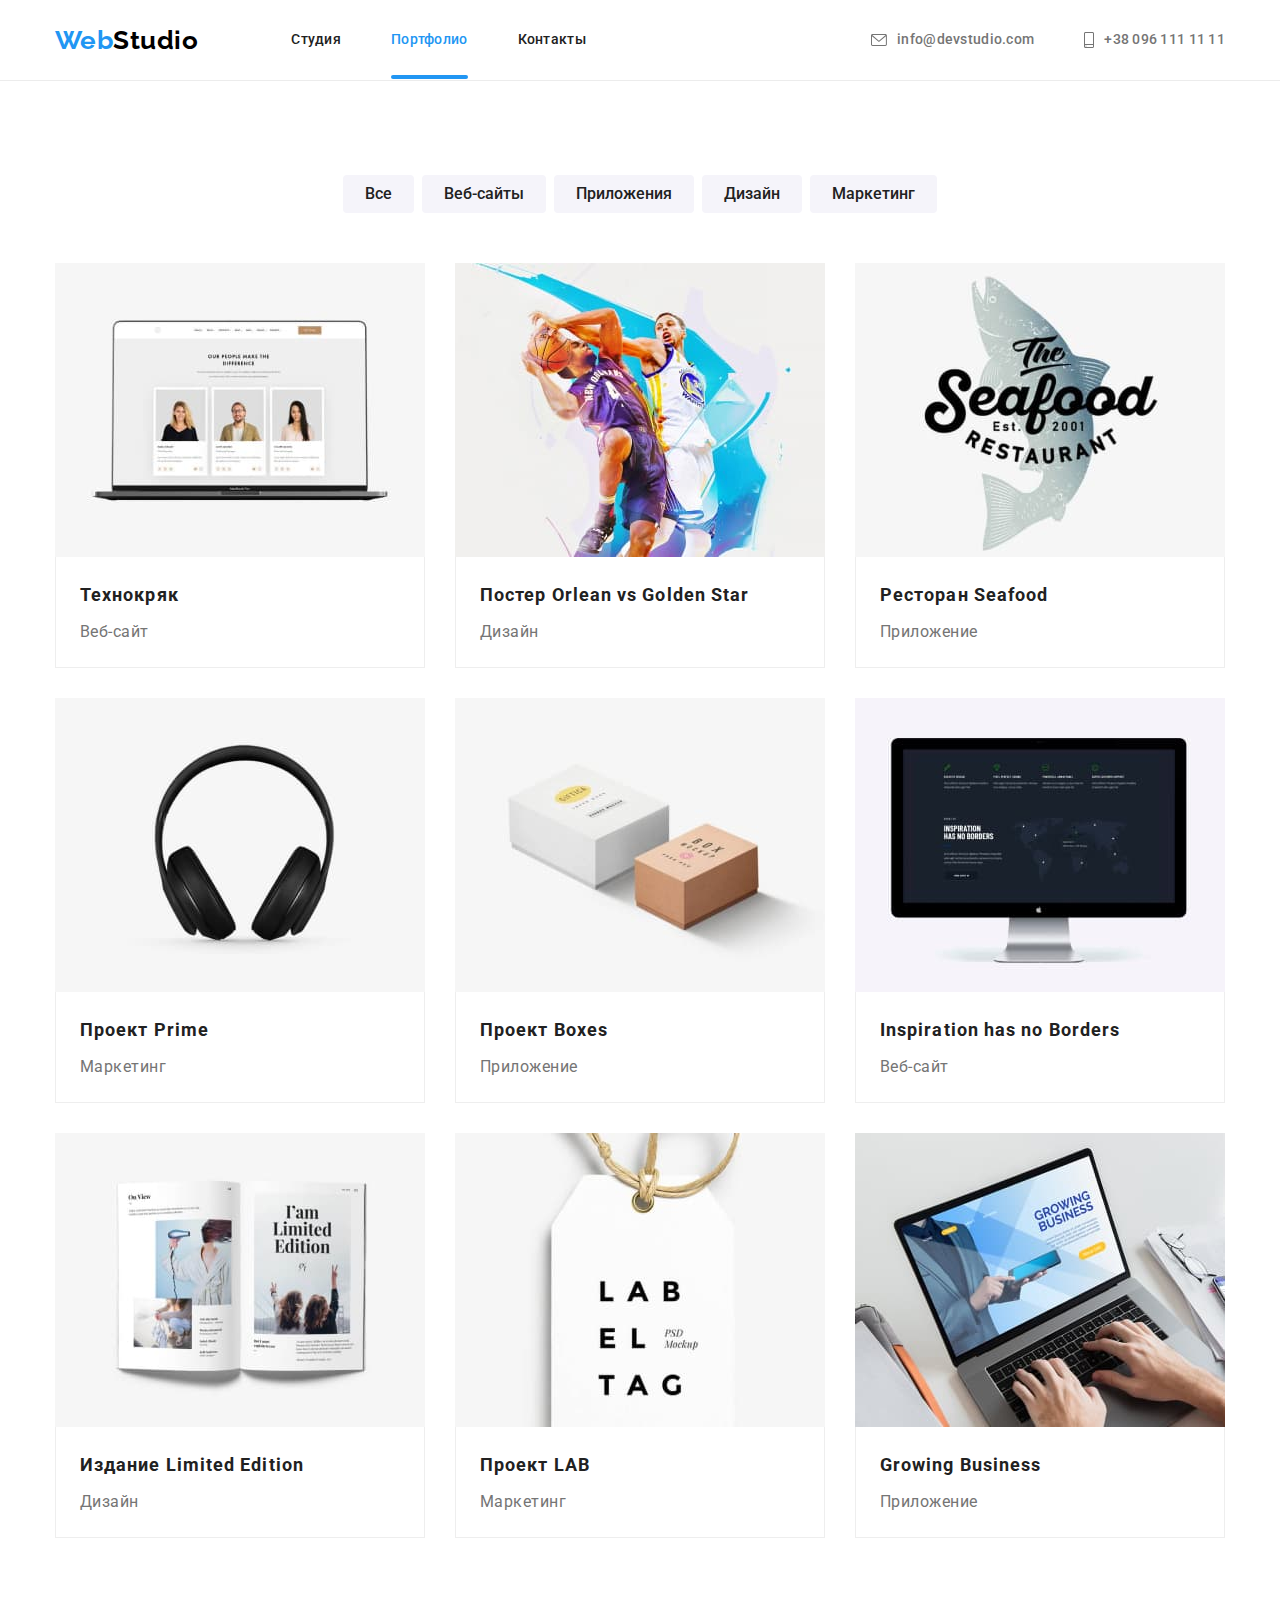
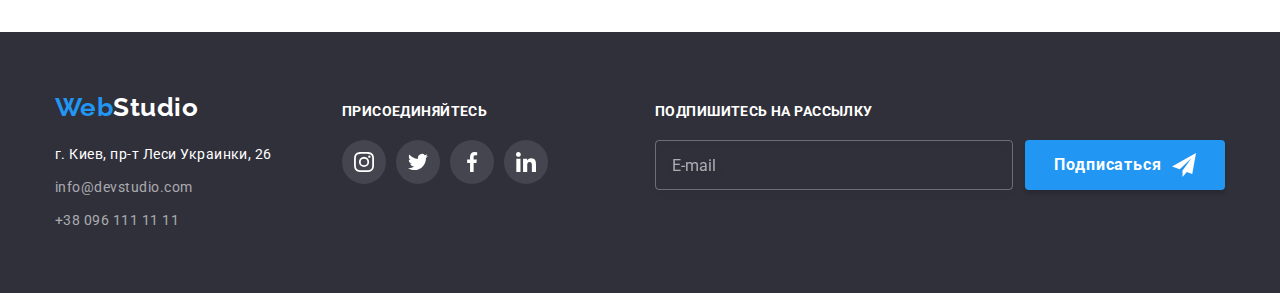
==== portfolio.html @ db681ff8 "file added" ====
<!DOCTYPE html>
<html lang="ru">

<head>
    <meta charset="UTF-8">
    <meta http-equiv="X-UA-Compatible" content="IE=edge">
    <meta name="viewport" content="width=device-width, initial-scale=1.0">
    <link rel="preconnect" href="https://fonts.googleapis.com">
    <link rel="preconnect" href="https://fonts.gstatic.com" crossorigin>
    <link
        href="https://fonts.googleapis.com/css2?family=Raleway:wght@700&family=Roboto:wght@400;500;700;900&display=swap"
        rel="stylesheet">
    <link rel="stylesheet" href="https://cdnjs.cloudflare.com/ajax/libs/modern-normalize/1.1.0/modern-normalize.min.css">
    <link rel="stylesheet" href="./css/main.min.css">
    <title>Портфолио</title>
</head>

<body class="body">
    <!-- Header -->
    <header class="header">
        <div class="container container--centered">
            <!-- navigation -->
            <nav class="site-nav">
                <!-- logo -->
                <a href="./index.html" lang="en" class="logo-link">Web<span class="logo-link__text">Studio</span></a>
                <!-- navigation list -->
                <ul class="site-nav__list">
                    <li class="site-nav__item"><a href="./index.html"
                            class="site-nav__link">Студия</a></li>
                    <li class="site-nav__item site-nav__item--current"><a href="./portfolio.html" class="site-nav__link">Портфолио</a></li>
                    <li class="site-nav__item"><a href="#contacts" class="site-nav__link">Контакты</a></li>
                </ul>
            </nav>
            <!-- contacts list -->
            <ul class="contacts-list">
                <li class="contacts-list__item">
                    <a href="mailto:info@devstudio.com" class="contacts-list__link">
                        <svg class="contacts-list__icon" width="16" height="12">
                            <use href="./images/icons.svg#icon-envelope"></use>
                        </svg>
                        info@devstudio.com
                    </a>
                </li>
                <li class="contacts-list__item">
                    <a href="tel:+380961111111" class="contacts-list__link">
                        <svg class="contacts-list__icon" width="10" height="16">
                            <use href="./images/icons.svg#icon-smartphone"></use>
                        </svg>
                        +38 096 111 11 11
                    </a>
                </li>
            </ul>
        </div>
    </header>

    <!-- Content -->
    <main>
        <section class="section">
            <div class="container">
                <h1 class="section__title section__title--visually-hidden">Портфолио</h1>
                <!-- Portfolio buttons -->
                <ul class="buttons-list">
                    <li class="buttons-list__item"><button type="button" class="buttons-list__button">Все</button></li>
                    <li class="buttons-list__item"><button type="button" class="buttons-list__button">Веб-сайты</button></li>
                    <li class="buttons-list__item"><button type="button" class="buttons-list__button">Приложения</button></li>
                    <li class="buttons-list__item"><button type="button" class="buttons-list__button">Дизайн</button></li>
                    <li class="buttons-list__item"><button type="button" class="buttons-list__button">Маркетинг</button></li>
                </ul>
                <!-- Portfolio set -->
                <ul class="portfolio-set">
                    <li class="portfolio-card">
                        <a href="" class="portfolio-card__link">
                            <div class="portfolio-card__image-box">
                                <img src="./images/technoquack.jpg" alt="Веб-сайт" width="370" class="portfolio-card__image">
                                <p class="portfolio-card__description">
                                    Ресурс предлагает комплексные предложения с разным уровнем функционала и сервисов. Все это позволит посетителю
                                    получить исчерпывающие сведения о компании или частном лице.
                                </p>
                            </div>
                            
                            <div class="portfolio-card__content-box">
                                <h2 class="portfolio-card__title">Технокряк</h2>
                                <p class="portfolio-card__text">Веб-сайт</p>
                            </div>
                        </a>
                    </li>
                    <li class="portfolio-card">
                        <a href="" class="portfolio-card__link">
                            <div class="portfolio-card__image-box">
                                <img src="./images/basketballplayers.jpg" alt="Два баскетболиста" width="370" class="portfolio-card__image">
                                <p class="portfolio-card__description">
                                    Ресурс предлагает комплексные предложения с разным уровнем функционала и сервисов. Все это позволит посетителю
                                    получить исчерпывающие сведения о компании или частном лице.
                                </p>
                            </div>
                            
                            <div class="portfolio-card__content-box">
                                <h2 class="portfolio-card__title">Постер <span lang="en">Orlean vs Golden Star</span></h2>
                                <p class="portfolio-card__text">Дизайн</p>
                            </div>
                        </a>
                    </li>
                    <li class="portfolio-card">
                        <a href="" class="portfolio-card__link">
                            <div class="portfolio-card__image-box">
                                <img src="./images/restaurant.jpg" alt="Логотип ресторана" width="370" class="portfolio-card__image">
                                <p class="portfolio-card__description">
                                    Ресурс предлагает комплексные предложения с разным уровнем функционала и сервисов. Все это позволит посетителю
                                    получить исчерпывающие сведения о компании или частном лице.
                                </p>
                            </div>
                            
                            <div class="portfolio-card__content-box">
                                <h2 class="portfolio-card__title">Ресторан <span lang="en">Seafood</span></h2>
                                <p class="portfolio-card__text">Приложение</p>
                            </div>
                        </a>
                    </li>
                    <li class="portfolio-card">
                        <a href="" class="portfolio-card__link">
                            <div class="portfolio-card__image-box">
                                <img src="./images/headphones.jpg" alt="Наушники" width="370" class="portfolio-card__image">
                                <p class="portfolio-card__description">
                                    Ресурс предлагает комплексные предложения с разным уровнем функционала и сервисов. Все это позволит посетителю
                                    получить исчерпывающие сведения о компании или частном лице.
                                </p>
                            </div>
                            
                            <div class="portfolio-card__content-box">
                                <h2 class="portfolio-card__title">Проект <span lang="en">Prime</span></h2>
                                <p class="portfolio-card__text">Маркетинг</p>
                            </div>
                        </a>
                    </li>
                    <li class="portfolio-card">
                        <a href="" class="portfolio-card__link">
                            <div class="portfolio-card__image-box">
                                <img src="./images/boxes.jpg" alt="Две картонных коробки" width="370" class="portfolio-card__image">
                                <p class="portfolio-card__description">
                                    Ресурс предлагает комплексные предложения с разным уровнем функционала и сервисов. Все это позволит посетителю
                                    получить исчерпывающие сведения о компании или частном лице.
                                </p>
                            </div>
                            
                            <div class="portfolio-card__content-box">
                                <h2 class="portfolio-card__title">Проект <span lang="en">Boxes</span></h2>
                                <p class="portfolio-card__text">Приложение</p>
                            </div>
                        </a>
                    </li>
                    <li class="portfolio-card">
                        <a href="" class="portfolio-card__link">
                            <div class="portfolio-card__image-box">
                                <img src="./images/monitor.jpg" alt="Монитор" width="370" class="portfolio-card__image">
                                <p class="portfolio-card__description">
                                    Ресурс предлагает комплексные предложения с разным уровнем функционала и сервисов. Все это позволит посетителю
                                    получить исчерпывающие сведения о компании или частном лице.
                                </p>
                            </div>
                            
                            <div class="portfolio-card__content-box">
                                <h2 lang="en" class="portfolio-card__title">Inspiration has no Borders</h2>
                                <p class="portfolio-card__text">Веб-сайт</p>
                            </div>
                        </a>
                    </li>
                    <li class="portfolio-card">
                        <a href="" class="portfolio-card__link">
                            <div class="portfolio-card__image-box">
                                <img src="./images/magazine.jpg" alt="Журнал" width="370" class="portfolio-card__image">
                                <p class="portfolio-card__description">
                                    Ресурс предлагает комплексные предложения с разным уровнем функционала и сервисов. Все это позволит посетителю
                                    получить исчерпывающие сведения о компании или частном лице.
                                </p>
                            </div>
                            
                            <div class="portfolio-card__content-box">
                                <h2 class="portfolio-card__title">Издание <span lang="en">Limited Edition</span></h2>
                                <p class="portfolio-card__text">Дизайн</p>
                            </div>
                        </a>
                    </li>
                    <li class="portfolio-card">
                        <a href="" class="portfolio-card__link">
                            <div class="portfolio-card__image-box">
                                <img src="./images/tag.jpg" alt="Бирка проекта" width="370" class="portfolio-card__image">
                                <p class="portfolio-card__description">
                                    Ресурс предлагает комплексные предложения с разным уровнем функционала и сервисов. Все это позволит посетителю
                                    получить исчерпывающие сведения о компании или частном лице.
                                </p>
                            </div>
                            
                            <div class="portfolio-card__content-box">
                                <h2 class="portfolio-card__title">Проект <span lang="en">LAB</span></h2>
                                <p class="portfolio-card__text">Маркетинг</p>
                            </div>
                        </a>
                    </li>
                    <li class="portfolio-card">
                        <a href="" class="portfolio-card__link">
                            <div class="portfolio-card__image-box">
                                <img src="./images/worker.jpg" alt="Работа за ноутбуком" width="370" class="portfolio-card__image">
                                <p class="portfolio-card__description">
                                    Ресурс предлагает комплексные предложения с разным уровнем функционала и сервисов. Все это позволит посетителю
                                    получить исчерпывающие сведения о компании или частном лице.
                                </p>
                            </div>
                            
                            <div class="portfolio-card__content-box">
                                <h2 lang="en" class="portfolio-card__title">Growing Business</h2>
                                <p class="portfolio-card__text">Приложение</p>
                            </div>
                        </a>
                    </li>
                </ul>
            </div>
        </section>
    </main>

    <!-- Footer -->
    <footer class="footer">
        <div class="container footer__container">
            <div class="address">
                <!-- logo -->
                <a href="./index.html" lang="en" class="logo-link">Web<span
                        class="logo-link__text--footer">Studio</span></a>
                <!-- contacts -->
                <address id="contacts" class="address__contacts">
                    <ul class="address__list">
                        <li class="address__item"><a href="https://goo.gl/maps/YFTjMEW9eGdTmHT36" target="_blank"
                                rel="noreferrer noopener nofollow" class="address__link">г. Киев, пр-т Леси Украинки, 26</a>
                        </li>
                        <li class="address__item"><a href="mailto:info@devstudio.com"
                                class="address__link address__link--transparency">info@devstudio.com</a>
                        </li>
                        <li class="address__item"><a href="tel:+380961111111"
                                class="address__link address__link--transparency">+38 096 111 11 11</a></li>
                    </ul>
                </address>
            </div>
            <!-- Social links -->
            <div class="join-links">
                <p class="join-links__text">присоединяйтесь</p>
                <ul class="social-links">
                    <li class="social-links__item">
                        <a href="https://www.instagram.com" target="_blank" rel="noreferrer noopener nofollow"
                            aria-label="Инстаграм" class="social-links__link social-links__link--footer">
                            <svg class="social-links__icon" width="20" height="20">
                                <use href="./images/icons.svg#icon-instagram"></use>
                            </svg>
                            <span class="social-links__descr social-linls__descr--visually-hidden">Инстаграм</span>
                        </a>
                    </li>
                    <li class="social-links__item">
                        <a href="https://twitter.com" target="_blank" rel="noreferrer noopener nofollow"
                            aria-label="Твиттер" class="social-links__link social-links__link--footer">
                            <svg class="social-links__icon" width="20" height="20">
                                <use href="./images/icons.svg#icon-twitter"></use>
                            </svg>
                            <span class="social-links__descr social-linls__descr--visually-hidden">Твиттер</span>
                        </a>
                    </li>
                    <li class="social-links__item">
                        <a href="https://uk-ua.facebook.com" target="_blank" rel="noreferrer noopener nofollow"
                            aria-label="Фейсбук" class="social-links__link social-links__link--footer">
                            <svg class="social-links__icon" width="20" height="20">
                                <use href="./images/icons.svg#icon-facebook"></use>
                            </svg>
                            <span class="social-links__descr social-linls__descr--visually-hidden">Фейсбук</span>
                        </a>
                    </li>
                    <li class="social-links__item">
                        <a href="https://ua.linkedin.com/" target="_blank" rel="noreferrer noopener nofollow"
                            aria-label="Линкедин" class="social-links__link social-links__link--footer">
                            <svg class="social-links__icon" width="20" height="20">
                                <use href="./images/icons.svg#icon-linkedin"></use>
                            </svg>
                            <span class="social-links__descr social-linls__descr--visually-hidden">Линкедин</span>
                        </a>
                    </li>
                </ul>
            </div>
            <!-- Mailing list -->
            <form class="mailing-form">
                <label for="email" class="mailing-form__label">Подпишитесь на рассылку</label>
                <div class="mailing-form__send-block">
                    <input type="email" name="email" id="email" placeholder="E-mail" class="mailing-form__input">
                    <button type="submit" class="button button--centered">
                        Подписаться
                        <svg class="button__icon" width="24" height="24">
                            <use href="./images/icons.svg#icon-send"></use>
                        </svg>
                    </button>
                </div>
            </form>
        </div>
    </footer>

    <script src="./js/modal.js"></script>
</body>

</html>
---- css/main.min.css ----
.container{margin-left:auto;margin-right:auto;padding:0 15px;width:1200px}.portfolio-set,.buttons-list,.address__list,.regular-costumers-list,.social-links,.our-team-list,.doings-list,.peculiarities-list,.contacts-list,.site-nav__list{list-style:none}.portfolio-card__title,.our-team-list__title,.peculiarities-list__title,.section__title{color:#212121}.section__title{margin-bottom:50px;font-weight:700;font-size:36px;line-height:1.17;text-align:center}.address__link,.contacts-list__link,.logo-link,.site-nav__link{text-decoration:none;color:inherit;-webkit-transition:color 250ms cubic-bezier(0.4, 0, 0.2, 1);transition:color 250ms cubic-bezier(0.4, 0, 0.2, 1)}.address__link:hover,.contacts-list__link:hover,.logo-link:hover,.site-nav__link:hover,.address__link:focus,.contacts-list__link:focus,.logo-link:focus,.site-nav__link:focus{color:#2196f3}.user-form-policy__checkbox,.regular-costumers-list__descr--visually-hidden,.social-linls__descr--visually-hidden,.section__title--visually-hidden{position:absolute;width:1px;height:1px;margin:-1px;border:0;padding:0;white-space:nowrap;-webkit-clip-path:inset(100%);clip-path:inset(100%);clip:rect(0 0 0 0);overflow:hidden}.portfolio-card__image,.our-team-list__image,.doings-list__image{display:block;max-width:100%}.contacts-list__item,.site-nav__item{margin-right:50px;font-weight:500;font-size:14px;line-height:1.14;letter-spacing:.02em}.mailing-form__label,.join-links__text{display:block;margin-bottom:20px;font-weight:700;font-size:14px;line-height:1.14;letter-spacing:.03em;text-transform:uppercase;color:#fff}html{scroll-behavior:smooth}body{background-color:#fff;color:#757575;font-family:"Roboto",sans-serif;letter-spacing:.03em}h1,h2,h3,h4,h5,h6{margin:0}ul{padding:0;margin:0}p{margin:0}.button{width:200px;padding:10px 0;-webkit-box-shadow:0px 4px 4px rgba(0,0,0,.15);box-shadow:0px 4px 4px rgba(0,0,0,.15);border-radius:4px;border:none;font-weight:700;font-size:16px;line-height:1.88;letter-spacing:.06em;text-align:center;color:#fff;background-color:#2196f3;cursor:pointer;-webkit-transition:background-color 250ms cubic-bezier(0.4, 0, 0.2, 1);transition:background-color 250ms cubic-bezier(0.4, 0, 0.2, 1)}.button:hover,.button:focus{background-color:#188ce8}.button--centered{display:-webkit-box;display:-ms-flexbox;display:flex;-webkit-box-align:center;-ms-flex-align:center;align-items:center;-webkit-box-pack:center;-ms-flex-pack:center;justify-content:center;margin:0 auto}.button__icon{fill:currentColor;margin-left:10px}.section{padding-top:94px;padding-bottom:94px}.section--padding-top-removed{padding-top:0;padding-bottom:94px}.section--accent{background-color:#f5f4fa}.header{border-bottom:1px solid #ececec}.container--centered{display:-webkit-box;display:-ms-flexbox;display:flex;-webkit-box-align:center;-ms-flex-align:center;align-items:center;-webkit-box-pack:center;-ms-flex-pack:center;justify-content:center}.site-nav{display:-webkit-box;display:-ms-flexbox;display:flex;-webkit-box-align:center;-ms-flex-align:center;align-items:center;-webkit-box-pack:center;-ms-flex-pack:center;justify-content:center}.site-nav__list{display:-webkit-box;display:-ms-flexbox;display:flex;margin-left:93px}.site-nav__item{color:#212121}.site-nav__item:last-child{margin-right:0}.site-nav__item--current{color:#2196f3}.site-nav__link{padding:32px 0;position:relative}.site-nav__item--current .site-nav__link::after{content:"";position:absolute;left:0;bottom:0;display:block;width:100%;height:4px;background-color:#2196f3;border-radius:2px}.logo-link{color:#2196f3;font-family:"Raleway",sans-serif;font-weight:700;font-size:26px;line-height:1.19}.logo-link__text{color:#000}.logo-link__text--footer{display:inline-block;margin-bottom:20px;color:#fff}.contacts-list{display:-webkit-box;display:-ms-flexbox;display:flex;margin-left:auto}.contacts-list__item:last-child{margin-right:0}.contacts-list__link{display:-webkit-box;display:-ms-flexbox;display:flex;-webkit-box-align:center;-ms-flex-align:center;align-items:center;-webkit-box-pack:center;-ms-flex-pack:center;justify-content:center;padding:32px 0}.contacts-list__icon{margin-right:10px;fill:currentColor}.hero{padding:200px 0;max-width:1600px;height:600px;margin-left:auto;margin-right:auto;text-align:center;background-color:#2f303a;background-image:-webkit-gradient(linear, left top, right top, from(rgba(47, 48, 58, 0.4)), to(rgba(47, 48, 58, 0.4))),url(../images/hero.jpg);background-image:linear-gradient(to right, rgba(47, 48, 58, 0.4), rgba(47, 48, 58, 0.4)),url(../images/hero.jpg);background-size:cover;background-repeat:no-repeat;background-position:center}.hero__title{-webkit-box-sizing:content-box;box-sizing:content-box;width:696px;margin:0 auto 30px;font-weight:900;font-size:44px;line-height:1.36;letter-spacing:.06em;text-transform:uppercase;color:#fff}.peculiarities-list{display:-webkit-box;display:-ms-flexbox;display:flex;-webkit-box-align:center;-ms-flex-align:center;align-items:center;-webkit-box-pack:center;-ms-flex-pack:center;justify-content:center}.peculiarities-list__item{-ms-flex-preferred-size:calc((100% - 90px)/4);flex-basis:calc((100% - 90px)/4)}.peculiarities-list__item:not(:last-child){margin-right:30px}.peculiarities-list__icon{display:-webkit-box;display:-ms-flexbox;display:flex;-webkit-box-align:center;-ms-flex-align:center;align-items:center;-webkit-box-pack:center;-ms-flex-pack:center;justify-content:center;margin-bottom:30px;width:270px;height:120px;background-color:#f5f4fa}.peculiarities-list__title{margin-bottom:10px;font-weight:700;font-size:14px;line-height:1.14;text-transform:uppercase}.peculiarities-list__text{font-size:14px;line-height:1.71}.doings-list{display:-webkit-box;display:-ms-flexbox;display:flex;-webkit-box-align:center;-ms-flex-align:center;align-items:center;-webkit-box-pack:center;-ms-flex-pack:center;justify-content:center}.doings-list__item{position:relative}.doings-list__item:not(:last-child){margin-right:30px}.doings-list__description{position:absolute;left:0;bottom:0;display:-webkit-box;display:-ms-flexbox;display:flex;-webkit-box-align:center;-ms-flex-align:center;align-items:center;-webkit-box-pack:center;-ms-flex-pack:center;justify-content:center;height:70px;width:100%;font-weight:700;font-size:14px;line-height:1.14;text-transform:uppercase;color:#fff;background-color:rgba(47,48,58,.8)}.our-team-list{display:-webkit-box;display:-ms-flexbox;display:flex;-webkit-box-align:center;-ms-flex-align:center;align-items:center;-webkit-box-pack:center;-ms-flex-pack:center;justify-content:center}.our-team-list__item{-webkit-box-shadow:0px 1px 3px rgba(0,0,0,.12),0px 1px 1px rgba(0,0,0,.14),0px 2px 1px rgba(0,0,0,.2);box-shadow:0px 1px 3px rgba(0,0,0,.12),0px 1px 1px rgba(0,0,0,.14),0px 2px 1px rgba(0,0,0,.2);border-radius:0px 0px 4px 4px;background-color:#fff;-ms-flex-preferred-size:calc((100% - 90px)/4);flex-basis:calc((100% - 90px)/4)}.our-team-list__item:not(:last-child){margin-right:30px}.our-team-list__card{padding:30px 32px}.our-team-list__text,.our-team-list__title{font-size:16px;line-height:1.19;text-align:center}.our-team-list__title{margin-bottom:10px;font-weight:500}.our-team-list__text{margin-bottom:16px}.social-links{display:-webkit-box;display:-ms-flexbox;display:flex;-webkit-box-align:center;-ms-flex-align:center;align-items:center;-webkit-box-pack:center;-ms-flex-pack:center;justify-content:center}.social-links__item{width:44px;height:44px}.social-links__item:not(:last-child){margin-right:10px}.social-links__link{display:-webkit-box;display:-ms-flexbox;display:flex;-webkit-box-align:center;-ms-flex-align:center;align-items:center;-webkit-box-pack:center;-ms-flex-pack:center;justify-content:center;padding:12px;width:100%;height:100%;border:none;border-radius:50%;color:#afb1b8;-webkit-transition:color 250ms cubic-bezier(0.4, 0, 0.2, 1),background-color 250ms cubic-bezier(0.4, 0, 0.2, 1);transition:color 250ms cubic-bezier(0.4, 0, 0.2, 1),background-color 250ms cubic-bezier(0.4, 0, 0.2, 1)}.social-links__link:hover,.social-links__link:focus{color:#fff;background-color:#2196f3}.social-links__link--footer{color:#fff;background-color:rgba(255,255,255,.1);border-radius:50%}.social-links__icon{fill:currentColor}.regular-costumers-list{display:-webkit-box;display:-ms-flexbox;display:flex;-webkit-box-align:center;-ms-flex-align:center;align-items:center;-webkit-box-pack:center;-ms-flex-pack:center;justify-content:center}.regular-costumers-list__item{width:170px;height:92px}.regular-costumers-list__item:not(:last-child){margin-right:30px}.regular-costumers-list__link{display:-webkit-inline-box;display:-ms-inline-flexbox;display:inline-flex;-webkit-box-align:center;-ms-flex-align:center;align-items:center;-webkit-box-pack:center;-ms-flex-pack:center;justify-content:center;width:100%;height:100%;border-width:1px;border-style:solid;color:#afb1b8;-webkit-transition:color 250ms cubic-bezier(0.4, 0, 0.2, 1),border-color 250ms cubic-bezier(0.4, 0, 0.2, 1);transition:color 250ms cubic-bezier(0.4, 0, 0.2, 1),border-color 250ms cubic-bezier(0.4, 0, 0.2, 1)}.regular-costumers-list__link:hover,.regular-costumers-list__link:focus{color:#2196f3;border-color:#2196f3}.regular-costumers-list__icon{fill:currentColor}.footer{padding-top:60px;padding-bottom:60px;background-color:#2f303a}.footer__container{display:-webkit-box;display:-ms-flexbox;display:flex;-webkit-box-align:baseline;-ms-flex-align:baseline;align-items:baseline}.address{margin-right:70px}.address__contacts{font-style:normal}.address__item:not(:last-child){margin-bottom:9px}.address__link{font-size:14px;line-height:1.71;color:#fff}.address__link--transparency{color:rgba(255,255,255,.6)}.mailing-form{margin-left:auto}.mailing-form__send-block{display:-webkit-box;display:-ms-flexbox;display:flex;-webkit-box-orient:horizontal;-webkit-box-direction:normal;-ms-flex-direction:row;flex-direction:row}.mailing-form__input{padding:0 0 0 16px;margin-right:12px;width:358px;height:50px;color:#fff;font-weight:400;font-size:16px;line-height:1.25;border-width:1px;border-style:solid;border-color:rgba(255,255,255,.3);border-radius:4px;-webkit-filter:drop-shadow(0px 4px 4px rgba(0, 0, 0, 0.15));filter:drop-shadow(0px 4px 4px rgba(0, 0, 0, 0.15));background-color:rgba(0,0,0,0)}.mailing-form__input:focus{outline:1px solid #fff}.mailing-form__input::-webkit-input-placeholder{color:rgba(255,255,255,.6)}.mailing-form__input::-moz-placeholder{color:rgba(255,255,255,.6)}.mailing-form__input:-ms-input-placeholder{color:rgba(255,255,255,.6)}.mailing-form__input::-ms-input-placeholder{color:rgba(255,255,255,.6)}.mailing-form__input::placeholder{color:rgba(255,255,255,.6)}.backdrop{position:fixed;top:0;left:0;width:100%;height:100%;background-color:rgba(0,0,0,.1);opacity:1;visibility:visible;-webkit-transition:opacity 250ms cubic-bezier(0.4, 0, 0.2, 1),visibility 250ms cubic-bezier(0.4, 0, 0.2, 1);transition:opacity 250ms cubic-bezier(0.4, 0, 0.2, 1),visibility 250ms cubic-bezier(0.4, 0, 0.2, 1)}.backdrop--is-hidden{visibility:hidden;opacity:0;pointer-events:none}.modal{position:absolute;top:50%;left:50%;padding:40px;border-radius:4px;background-color:#fff;-webkit-box-shadow:0px 1px 3px rgba(0,0,0,.12),0px 1px 1px rgba(0,0,0,.14),0px 2px 1px rgba(0,0,0,.2);box-shadow:0px 1px 3px rgba(0,0,0,.12),0px 1px 1px rgba(0,0,0,.14),0px 2px 1px rgba(0,0,0,.2);-webkit-transform:translate(-50%, -50%) scale(1);transform:translate(-50%, -50%) scale(1);-webkit-transition:-webkit-transform 250ms cubic-bezier(0.4, 0, 0.2, 1);transition:-webkit-transform 250ms cubic-bezier(0.4, 0, 0.2, 1);transition:transform 250ms cubic-bezier(0.4, 0, 0.2, 1);transition:transform 250ms cubic-bezier(0.4, 0, 0.2, 1), -webkit-transform 250ms cubic-bezier(0.4, 0, 0.2, 1)}.backdrop--is-hidden .modal{-webkit-transform:translate(-50%, -50%) scale(0.5);transform:translate(-50%, -50%) scale(0.5)}.modal-close-button{position:absolute;right:8px;top:8px;width:30px;height:30px;border:1px solid rgba(0,0,0,.1);border-radius:50%;background-color:inherit;cursor:pointer;-webkit-transition:color 250ms cubic-bezier(0.4, 0, 0.2, 1);transition:color 250ms cubic-bezier(0.4, 0, 0.2, 1)}.modal-close-button:hover,.modal-close-button:focus{color:#2196f3}.modal-close-button__icon{display:-webkit-box;display:-ms-flexbox;display:flex;-webkit-box-align:center;-ms-flex-align:center;align-items:center;-webkit-box-pack:center;-ms-flex-pack:center;justify-content:center;fill:currentColor}.user-form{width:448px}.user-form__title{margin-bottom:12px;font-weight:700;font-size:20px;line-height:1.15;text-align:center;color:#212121}.user-form__field{display:-webkit-box;display:-ms-flexbox;display:flex;-webkit-box-orient:vertical;-webkit-box-direction:normal;-ms-flex-direction:column;flex-direction:column}.user-form__field:not(:last-child){margin-bottom:10px}.user-form__field--comment{margin-bottom:20px}.user-form__label{margin-bottom:4px;font-weight:400;font-size:12px;line-height:1.17;letter-spacing:.01em}.user-form__input-box{position:relative;color:#212121;-webkit-transition:color 250ms cubic-bezier(0.4, 0, 0.2, 1);transition:color 250ms cubic-bezier(0.4, 0, 0.2, 1)}.user-form__input-box:hover,.user-form__label:hover+.user-form__input-box{color:#2196f3}.user-form__comment,.user-form__input{display:block;width:100%;padding:12px;padding-left:42px;color:#212121;border:1px solid rgba(33,33,33,.2);border-radius:4px;cursor:pointer;-webkit-transition:border-color 250ms cubic-bezier(0.4, 0, 0.2, 1),outline 250ms cubic-bezier(0.4, 0, 0.2, 1);transition:border-color 250ms cubic-bezier(0.4, 0, 0.2, 1),outline 250ms cubic-bezier(0.4, 0, 0.2, 1)}.user-form__comment:hover,.user-form__input:hover,.user-form__comment:focus,.user-form__input:focus{border-color:#2196f3;outline:1px solid #2196f3}.user-form__icon{position:absolute;top:50%;left:12px;display:inline-block;fill:currentColor;-webkit-transform:translateY(-50%);transform:translateY(-50%);-webkit-transition:color 250ms cubic-bezier(0.4, 0, 0.2, 1);transition:color 250ms cubic-bezier(0.4, 0, 0.2, 1)}.user-form__input:hover+.user-form__icon,.user-form__input:focus+.user-form__icon{color:#2196f3}.user-form__comment{padding:12px 16px;resize:none;font-weight:400;font-size:14px;line-height:1.14;letter-spacing:.01em}.user-form__comment::-webkit-input-placeholder{color:rgba(117,117,117,.5)}.user-form__comment::-moz-placeholder{color:rgba(117,117,117,.5)}.user-form__comment:-ms-input-placeholder{color:rgba(117,117,117,.5)}.user-form__comment::-ms-input-placeholder{color:rgba(117,117,117,.5)}.user-form__comment::placeholder{color:rgba(117,117,117,.5)}.user-form-policy{display:-webkit-box;display:-ms-flexbox;display:flex;-webkit-box-align:center;-ms-flex-align:center;align-items:center;-webkit-box-pack:center;-ms-flex-pack:center;justify-content:center;margin-bottom:30px;font-weight:400;font-size:14px;line-height:1.71}.user-form-policy__icon-box{position:relative;margin-right:7px;width:16px;height:15px;border:2px solid #212121;border-radius:4px;-webkit-transition:background-color 250ms cubic-bezier(0.4, 0, 0.2, 1),border-color 250ms cubic-bezier(0.4, 0, 0.2, 1);transition:background-color 250ms cubic-bezier(0.4, 0, 0.2, 1),border-color 250ms cubic-bezier(0.4, 0, 0.2, 1)}.user-form-policy__checkbox:checked+.user-form-policy__icon-box{background-color:#2196f3;border-color:#2196f3}.user-form-policy__icon{position:absolute;top:50%;left:50%;-webkit-transform:translate(-50%, -50%);transform:translate(-50%, -50%)}.user-form-policy__link{color:#2196f3}.buttons-list{display:-webkit-box;display:-ms-flexbox;display:flex;-webkit-box-align:center;-ms-flex-align:center;align-items:center;-webkit-box-pack:center;-ms-flex-pack:center;justify-content:center;margin-bottom:50px}.buttons-list__item:not(:last-child){margin-right:8px}.buttons-list__button{padding:6px 22px;border-radius:4px;border:none;font-weight:500;font-size:16px;line-height:1.62;color:#212121;background:#f5f4fa;cursor:pointer;-webkit-transition:color 250ms cubic-bezier(0.4, 0, 0.2, 1),background-color 250ms cubic-bezier(0.4, 0, 0.2, 1),-webkit-box-shadow 250ms cubic-bezier(0.4, 0, 0.2, 1);transition:color 250ms cubic-bezier(0.4, 0, 0.2, 1),background-color 250ms cubic-bezier(0.4, 0, 0.2, 1),-webkit-box-shadow 250ms cubic-bezier(0.4, 0, 0.2, 1);transition:color 250ms cubic-bezier(0.4, 0, 0.2, 1),background-color 250ms cubic-bezier(0.4, 0, 0.2, 1),box-shadow 250ms cubic-bezier(0.4, 0, 0.2, 1);transition:color 250ms cubic-bezier(0.4, 0, 0.2, 1),background-color 250ms cubic-bezier(0.4, 0, 0.2, 1),box-shadow 250ms cubic-bezier(0.4, 0, 0.2, 1),-webkit-box-shadow 250ms cubic-bezier(0.4, 0, 0.2, 1)}.buttons-list__button:hover,.buttons-list__button:focus{color:#fff;background-color:#2196f3;-webkit-box-shadow:0px 3px 1px rgba(0,0,0,.1),0px 1px 2px rgba(0,0,0,.08),0px 2px 2px rgba(0,0,0,.12);box-shadow:0px 3px 1px rgba(0,0,0,.1),0px 1px 2px rgba(0,0,0,.08),0px 2px 2px rgba(0,0,0,.12)}.portfolio-set{display:-webkit-box;display:-ms-flexbox;display:flex;-ms-flex-wrap:wrap;flex-wrap:wrap;margin-left:-30px;margin-top:-30px}.portfolio-card{-ms-flex-preferred-size:370px;flex-basis:370px;margin-left:30px;margin-top:30px}.portfolio-card__link{text-decoration:none;color:inherit;-webkit-transition:-webkit-box-shadow 250ms cubic-bezier(0.4, 0, 0.2, 1);transition:-webkit-box-shadow 250ms cubic-bezier(0.4, 0, 0.2, 1);transition:box-shadow 250ms cubic-bezier(0.4, 0, 0.2, 1);transition:box-shadow 250ms cubic-bezier(0.4, 0, 0.2, 1), -webkit-box-shadow 250ms cubic-bezier(0.4, 0, 0.2, 1)}.portfolio-card__link:hover,.portfolio-card__link:focus{display:block;-webkit-box-shadow:0px 1px 1px rgba(0,0,0,.12),0px 4px 4px rgba(0,0,0,.06),1px 4px 6px rgba(0,0,0,.16);box-shadow:0px 1px 1px rgba(0,0,0,.12),0px 4px 4px rgba(0,0,0,.06),1px 4px 6px rgba(0,0,0,.16)}.portfolio-card__image-box{position:relative;overflow:hidden}.portfolio-card__description{display:-webkit-box;display:-ms-flexbox;display:flex;-webkit-box-align:center;-ms-flex-align:center;align-items:center;-webkit-box-pack:center;-ms-flex-pack:center;justify-content:center;position:absolute;left:0;top:0;width:100%;height:100%;padding-right:24px;padding-left:24px;line-height:1.56;color:#fff;background-color:rgba(33,150,243,.9);-webkit-transform:translateY(100%);transform:translateY(100%);-webkit-transition:-webkit-transform 250ms cubic-bezier(0.4, 0, 0.2, 1);transition:-webkit-transform 250ms cubic-bezier(0.4, 0, 0.2, 1);transition:transform 250ms cubic-bezier(0.4, 0, 0.2, 1);transition:transform 250ms cubic-bezier(0.4, 0, 0.2, 1), -webkit-transform 250ms cubic-bezier(0.4, 0, 0.2, 1)}.portfolio-card__link:hover .portfolio-card__description{-webkit-transform:translateY(0);transform:translateY(0)}.portfolio-card__content-box{-ms-flex-preferred-size:100%;flex-basis:100%;padding:20px 24px;border-width:1px;border-style:solid;border-color:#eee;border-top:none;background:#fff}.portfolio-card__title{margin-bottom:4px;font-weight:700;font-size:18px;line-height:2;letter-spacing:.06em;color:#212121}.portfolio-card__text{font-size:16px;line-height:1.88}/*# sourceMappingURL=main.min.css.map */
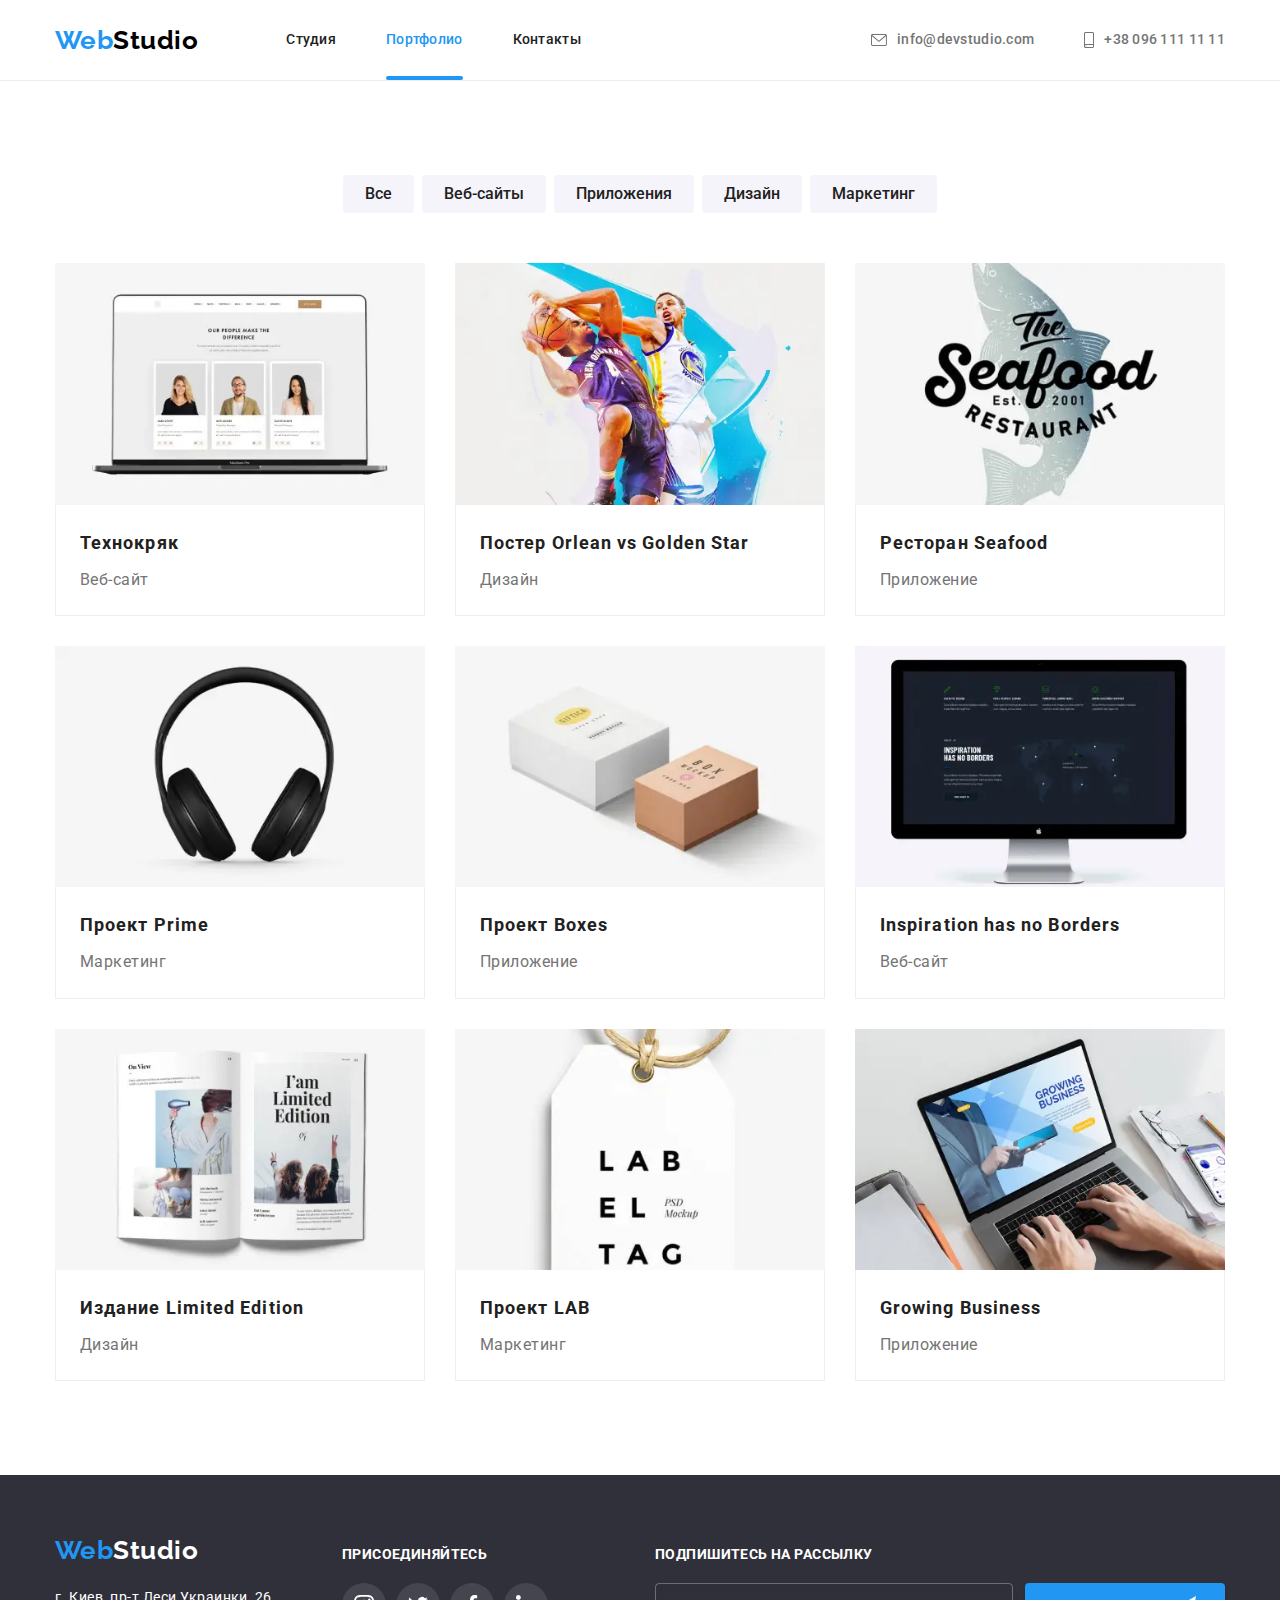
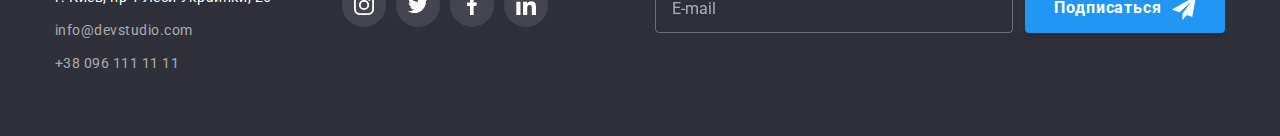
==== commit 77a6889f: "project updated" ====
--- a/portfolio.html
+++ b/portfolio.html
@@ -15,41 +15,70 @@
     <title>Портфолио</title>
 </head>
 
-<body class="body">
+<body>
     <!-- Header -->
     <header class="header">
-        <div class="container container--centered">
+        <div class="container">
             <!-- navigation -->
             <nav class="site-nav">
                 <!-- logo -->
                 <a href="./index.html" lang="en" class="logo-link">Web<span class="logo-link__text">Studio</span></a>
-                <!-- navigation list -->
-                <ul class="site-nav__list">
-                    <li class="site-nav__item"><a href="./index.html"
-                            class="site-nav__link">Студия</a></li>
-                    <li class="site-nav__item site-nav__item--current"><a href="./portfolio.html" class="site-nav__link">Портфолио</a></li>
-                    <li class="site-nav__item"><a href="#contacts" class="site-nav__link">Контакты</a></li>
-                </ul>
+                <button type="button" class="menu-button" aria-expanded="false" aria-controls="menu-container"
+                    data-menu-button>
+                    <svg class="menu-button__icon" width="40" height="40" aria-label="Переключатель мобильного меню">
+                        <use class="menu-button__icon-cross" href="./images/icons.svg#icon-close-menu-button"></use>
+                        <use class="menu-button__icon-menu" href="./images/icons.svg#icon-menu"></use>
+                    </svg>
+                </button>
+                <div class="menu-container" id="menu-container" data-menu>
+                    <!-- navigation list -->
+                    <ul class="site-nav-list">
+                        <li class="site-nav-list__item"><a href="./index.html"
+                                class="site-nav-list__link">Студия</a></li>
+                        <li class="site-nav-list__item site-nav-list__item--current"><a href="./portfolio.html" class="site-nav-list__link">Портфолио</a>
+                        </li>
+                        <li class="site-nav-list__item"><a href="#contacts" class="site-nav-list__link">Контакты</a></li>
+                    </ul>
+                    <!-- contacts list -->
+                    <ul class="contacts-list">
+                        <li class="contacts-list__item">
+                            <a href="mailto:info@devstudio.com" class="contacts-list__link">
+                                <svg class="contacts-list__icon" width="16" height="12">
+                                    <use href="./images/icons.svg#icon-envelope"></use>
+                                </svg>
+                                info@devstudio.com
+                            </a>
+                        </li>
+                        <li class="contacts-list__item contacts-list__item--active">
+                            <a href="tel:+380961111111" class="contacts-list__link">
+                                <svg class="contacts-list__icon" width="10" height="16">
+                                    <use href="./images/icons.svg#icon-smartphone"></use>
+                                </svg>
+                                +38 096 111 11 11
+                            </a>
+                        </li>
+                    </ul>
+                    <!-- social links list -->
+                    <ul class="menu-social-links">
+                        <li class="menu-social-links__item">
+                            <a href="https://www.instagram.com" target="_blank" rel="noreferrer noopener nofollow"
+                                class="menu-social-links__link" lang="en">Instagram</a>
+                        </li>
+                        <li class="menu-social-links__item">
+                            <a href="https://www.instagram.com" target="_blank" rel="noreferrer noopener nofollow"
+                                class="menu-social-links__link" lang="en">Twitter</a>
+                        </li>
+                        <li class="menu-social-links__item">
+                            <a href="https://www.instagram.com" target="_blank" rel="noreferrer noopener nofollow"
+                                class="menu-social-links__link" lang="en">Facebook</a>
+                        </li>
+                        <li class="menu-social-links__item">
+                            <a href="https://www.instagram.com" target="_blank" rel="noreferrer noopener nofollow"
+                                class="menu-social-links__link" lang="en">LinkedIn</a>
+                        </li>
+                    </ul>
+                </div>
             </nav>
-            <!-- contacts list -->
-            <ul class="contacts-list">
-                <li class="contacts-list__item">
-                    <a href="mailto:info@devstudio.com" class="contacts-list__link">
-                        <svg class="contacts-list__icon" width="16" height="12">
-                            <use href="./images/icons.svg#icon-envelope"></use>
-                        </svg>
-                        info@devstudio.com
-                    </a>
-                </li>
-                <li class="contacts-list__item">
-                    <a href="tel:+380961111111" class="contacts-list__link">
-                        <svg class="contacts-list__icon" width="10" height="16">
-                            <use href="./images/icons.svg#icon-smartphone"></use>
-                        </svg>
-                        +38 096 111 11 11
-                    </a>
-                </li>
-            </ul>
         </div>
     </header>
 
@@ -71,7 +100,36 @@
                     <li class="portfolio-card">
                         <a href="" class="portfolio-card__link">
                             <div class="portfolio-card__image-box">
-                                <img src="./images/technoquack.jpg" alt="Веб-сайт" width="370" class="portfolio-card__image">
+                                <picture>
+                                    <source
+                                        srcset=
+                                            "./images/technoquack-450.webp 450w,
+                                            ./images/technoquack-450@2x.webp 900w,
+                                            ./images/technoquack-450@3x.webp 1350w,
+                                            ./images/technoquack-354.webp 354w,
+                                            ./images/technoquack-354@2x.webp 708w,
+                                            ./images/technoquack-354@3x.webp 1062w,
+                                            ./images/technoquack-370.webp 370w,
+                                            ./images/technoquack-370@2x.webp 740w,
+                                            ./images/technoquack-370@3x.webp 1110w"
+                                        type="image/webp"
+                                        sizes="(min-width: 1200px) 30.83vw, (min-width: 768px) 46vw, (min-width: 480px) 93vw, 100vw">
+                                    <img
+                                        srcset=
+                                            "./images/technoquack-450.jpg 450w,
+                                            ./images/technoquack-450@2x.jpg 900w,
+                                            ./images/technoquack-450@3x.jpg 1350w,
+                                            ./images/technoquack-354.jpg 354w,
+                                            ./images/technoquack-354@2x.jpg 708w,
+                                            ./images/technoquack-354@3x.jpg 1062w,
+                                            ./images/technoquack-370.jpg 370w,
+                                            ./images/technoquack-370@2x.jpg 740w,
+                                            ./images/technoquack-370@3x.jpg 1110w"
+                                        src="./images/technoquack-370.jpg"
+                                        alt="Веб-сайт"
+                                        class="portfolio-card__image"
+                                        sizes="(min-width: 1200px) 30.83vw, (min-width: 768px) 46vw, (min-width: 480px) 93vw, 100vw">
+                                </picture>
                                 <p class="portfolio-card__description">
                                     Ресурс предлагает комплексные предложения с разным уровнем функционала и сервисов. Все это позволит посетителю
                                     получить исчерпывающие сведения о компании или частном лице.
@@ -87,7 +145,36 @@
                     <li class="portfolio-card">
                         <a href="" class="portfolio-card__link">
                             <div class="portfolio-card__image-box">
-                                <img src="./images/basketballplayers.jpg" alt="Два баскетболиста" width="370" class="portfolio-card__image">
+                                <picture>
+                                    <source
+                                        srcset=
+                                            "./images/basketballplayers-450.webp 450w,
+                                            ./images/basketballplayers-450@2x.webp 900w,
+                                            ./images/basketballplayers-450@3x.webp 1350w,
+                                            ./images/basketballplayers-354.webp 354w,
+                                            ./images/basketballplayers-354@2x.webp 708w,
+                                            ./images/basketballplayers-354@3x.webp 1062w,
+                                            ./images/basketballplayers-370.webp 370w,
+                                            ./images/basketballplayers-370@2x.webp 740w,
+                                            ./images/basketballplayers-370@3x.webp 1110w"
+                                        type="image/webp"
+                                        sizes="(min-width: 1200px) 30.83vw, (min-width: 768px) 46vw, (min-width: 480px) 93vw, 100vw">
+                                    <img
+                                        srcset=
+                                            "./images/basketballplayers-450.jpg 450w,
+                                            ./images/basketballplayers-450@2x.jpg 900w,
+                                            ./images/basketballplayers-450@3x.jpg 1350w,
+                                            ./images/basketballplayers-354.jpg 354w,
+                                            ./images/basketballplayers-354@2x.jpg 708w,
+                                            ./images/basketballplayers-354@3x.jpg 1062w,
+                                            ./images/basketballplayers-370.jpg 370w,
+                                            ./images/basketballplayers-370@2x.jpg 740w,
+                                            ./images/basketballplayers-370@3x.jpg 1110w"
+                                        src="./images/basketballplayers-370.jpg"
+                                        alt="Два баскетболиста"
+                                        class="portfolio-card__image"
+                                        sizes="(min-width: 1200px) 30.83vw, (min-width: 768px) 46vw, (min-width: 480px) 93vw, 100vw">
+                                </picture>
                                 <p class="portfolio-card__description">
                                     Ресурс предлагает комплексные предложения с разным уровнем функционала и сервисов. Все это позволит посетителю
                                     получить исчерпывающие сведения о компании или частном лице.
@@ -103,7 +190,36 @@
                     <li class="portfolio-card">
                         <a href="" class="portfolio-card__link">
                             <div class="portfolio-card__image-box">
-                                <img src="./images/restaurant.jpg" alt="Логотип ресторана" width="370" class="portfolio-card__image">
+                                <picture>
+                                    <source
+                                        srcset=
+                                            "./images/restaurant-450.webp 450w,
+                                            ./images/restaurant-450@2x.webp 900w,
+                                            ./images/restaurant-450@3x.webp 1350w,
+                                            ./images/restaurant-354.webp 354w,
+                                            ./images/restaurant-354@2x.webp 708w,
+                                            ./images/restaurant-354@3x.webp 1062w,
+                                            ./images/restaurant-370.webp 370w,
+                                            ./images/restaurant-370@2x.webp 740w,
+                                            ./images/restaurant-370@3x.webp 1110w"
+                                        type="image/webp"
+                                        sizes="(min-width: 1200px) 30.83vw, (min-width: 768px) 46vw, (min-width: 480px) 93vw, 100vw">
+                                    <img
+                                        srcset=
+                                            "./images/restaurant-450.jpg 450w,
+                                            ./images/restaurant-450@2x.jpg 900w,
+                                            ./images/restaurant-450@3x.jpg 1350w,
+                                            ./images/restaurant-354.jpg 354w,
+                                            ./images/restaurant-354@2x.jpg 708w,
+                                            ./images/restaurant-354@3x.jpg 1062w,
+                                            ./images/restaurant-370.jpg 370w,
+                                            ./images/restaurant-370@2x.jpg 740w,
+                                            ./images/restaurant-370@3x.jpg 1110w"
+                                        src="./images/restaurant-370.jpg"
+                                        alt="Логотип ресторана"
+                                        class="portfolio-card__image"
+                                        sizes="(min-width: 1200px) 30.83vw, (min-width: 768px) 46vw, (min-width: 480px) 93vw, 100vw">
+                                </picture>
                                 <p class="portfolio-card__description">
                                     Ресурс предлагает комплексные предложения с разным уровнем функционала и сервисов. Все это позволит посетителю
                                     получить исчерпывающие сведения о компании или частном лице.
@@ -119,7 +235,36 @@
                     <li class="portfolio-card">
                         <a href="" class="portfolio-card__link">
                             <div class="portfolio-card__image-box">
-                                <img src="./images/headphones.jpg" alt="Наушники" width="370" class="portfolio-card__image">
+                                <picture>
+                                    <source
+                                        srcset=
+                                            "./images/headphones-450.webp 450w,
+                                            ./images/headphones-450@2x.webp 900w,
+                                            ./images/headphones-450@3x.webp 1350w,
+                                            ./images/headphones-354.webp 354w,
+                                            ./images/headphones-354@2x.webp 708w,
+                                            ./images/headphones-354@3x.webp 1062w,
+                                            ./images/headphones-370.webp 370w,
+                                            ./images/headphones-370@2x.webp 740w,
+                                            ./images/headphones-370@3x.webp 1110w"
+                                        type="image/webp"
+                                        sizes="(min-width: 1200px) 30.83vw, (min-width: 768px) 46vw, (min-width: 480px) 93vw, 100vw">
+                                    <img
+                                        srcset=
+                                            "./images/headphones-450.jpg 450w,
+                                            ./images/headphones-450@2x.jpg 900w,
+                                            ./images/headphones-450@3x.jpg 1350w,
+                                            ./images/headphones-354.jpg 354w,
+                                            ./images/headphones-354@2x.jpg 708w,
+                                            ./images/headphones-354@3x.jpg 1062w,
+                                            ./images/headphones-370.jpg 370w,
+                                            ./images/headphones-370@2x.jpg 740w,
+                                            ./images/headphones-370@3x.jpg 1110w"
+                                        src="./images/headphones-370.jpg"
+                                        alt="Наушники"
+                                        class="portfolio-card__image"
+                                        sizes="(min-width: 1200px) 30.83vw, (min-width: 768px) 46vw, (min-width: 480px) 93vw, 100vw">
+                                </picture>
                                 <p class="portfolio-card__description">
                                     Ресурс предлагает комплексные предложения с разным уровнем функционала и сервисов. Все это позволит посетителю
                                     получить исчерпывающие сведения о компании или частном лице.
@@ -135,7 +280,36 @@
                     <li class="portfolio-card">
                         <a href="" class="portfolio-card__link">
                             <div class="portfolio-card__image-box">
-                                <img src="./images/boxes.jpg" alt="Две картонных коробки" width="370" class="portfolio-card__image">
+                                <picture>
+                                    <source
+                                        srcset=
+                                            "./images/boxes-450.webp 450w,
+                                            ./images/boxes-450@2x.webp 900w,
+                                            ./images/boxes-450@3x.webp 1350w,
+                                            ./images/boxes-354.webp 354w,
+                                            ./images/boxes-354@2x.webp 708w,
+                                            ./images/boxes-354@3x.webp 1062w,
+                                            ./images/boxes-370.webp 370w,
+                                            ./images/boxes-370@2x.webp 740w,
+                                            ./images/boxes-370@3x.webp 1110w"
+                                        type="image/webp"
+                                        sizes="(min-width: 1200px) 30.83vw, (min-width: 768px) 46vw, (min-width: 480px) 93vw, 100vw">
+                                    <img
+                                        srcset=
+                                            "./images/boxes-450.jpg 450w,
+                                            ./images/boxes-450@2x.jpg 900w,
+                                            ./images/boxes-450@3x.jpg 1350w,
+                                            ./images/boxes-354.jpg 354w,
+                                            ./images/boxes-354@2x.jpg 708w,
+                                            ./images/boxes-354@3x.jpg 1062w,
+                                            ./images/boxes-370.jpg 370w,
+                                            ./images/boxes-370@2x.jpg 740w,
+                                            ./images/boxes-370@3x.jpg 1110w"
+                                        src="./images/boxes-370.jpg"
+                                        alt="Две картонных коробки"
+                                        class="portfolio-card__image"
+                                        sizes="(min-width: 1200px) 30.83vw, (min-width: 768px) 46vw, (min-width: 480px) 93vw, 100vw">
+                                </picture>
                                 <p class="portfolio-card__description">
                                     Ресурс предлагает комплексные предложения с разным уровнем функционала и сервисов. Все это позволит посетителю
                                     получить исчерпывающие сведения о компании или частном лице.
@@ -151,7 +325,36 @@
                     <li class="portfolio-card">
                         <a href="" class="portfolio-card__link">
                             <div class="portfolio-card__image-box">
-                                <img src="./images/monitor.jpg" alt="Монитор" width="370" class="portfolio-card__image">
+                                <picture>
+                                    <source
+                                        srcset=
+                                            "./images/monitor-450.webp 450w,
+                                            ./images/monitor-450@2x.webp 900w,
+                                            ./images/monitor-450@3x.webp 1350w,
+                                            ./images/monitor-354.webp 354w,
+                                            ./images/monitor-354@2x.webp 708w,
+                                            ./images/monitor-354@3x.webp 1062w,
+                                            ./images/monitor-370.webp 370w,
+                                            ./images/monitor-370@2x.webp 740w,
+                                            ./images/monitor-370@3x.webp 1110w"
+                                        type="image/webp"
+                                        sizes="(min-width: 1200px) 30.83vw, (min-width: 768px) 46vw, (min-width: 480px) 93vw, 100vw">
+                                    <img
+                                        srcset=
+                                            "./images/monitor-450.jpg 450w,
+                                            ./images/monitor-450@2x.jpg 900w,
+                                            ./images/monitor-450@3x.jpg 1350w,
+                                            ./images/monitor-354.jpg 354w,
+                                            ./images/monitor-354@2x.jpg 708w,
+                                            ./images/monitor-354@3x.jpg 1062w,
+                                            ./images/monitor-370.jpg 370w,
+                                            ./images/monitor-370@2x.jpg 740w,
+                                            ./images/monitor-370@3x.jpg 1110w"
+                                        src="./images/monitor-370.jpg"
+                                        alt="Монитор"
+                                        class="portfolio-card__image"
+                                        sizes="(min-width: 1200px) 30.83vw, (min-width: 768px) 46vw, (min-width: 480px) 93vw, 100vw">
+                                </picture>
                                 <p class="portfolio-card__description">
                                     Ресурс предлагает комплексные предложения с разным уровнем функционала и сервисов. Все это позволит посетителю
                                     получить исчерпывающие сведения о компании или частном лице.
@@ -167,7 +370,36 @@
                     <li class="portfolio-card">
                         <a href="" class="portfolio-card__link">
                             <div class="portfolio-card__image-box">
-                                <img src="./images/magazine.jpg" alt="Журнал" width="370" class="portfolio-card__image">
+                                <picture>
+                                    <source
+                                        srcset=
+                                            "./images/magazine-450.webp 450w,
+                                            ./images/magazine-450@2x.webp 900w,
+                                            ./images/magazine-450@3x.webp 1350w,
+                                            ./images/magazine-354.webp 354w,
+                                            ./images/magazine-354@2x.webp 708w,
+                                            ./images/magazine-354@3x.webp 1062w,
+                                            ./images/magazine-370.webp 370w,
+                                            ./images/magazine-370@2x.webp 740w,
+                                            ./images/magazine-370@3x.webp 1110w"
+                                        type="image/webp"
+                                        sizes="(min-width: 1200px) 30.83vw, (min-width: 768px) 46vw, (min-width: 480px) 93vw, 100vw">
+                                    <img
+                                        srcset=
+                                            "./images/magazine-450.jpg 450w,
+                                            ./images/magazine-450@2x.jpg 900w,
+                                            ./images/magazine-450@3x.jpg 1350w,
+                                            ./images/magazine-354.jpg 354w,
+                                            ./images/magazine-354@2x.jpg 708w,
+                                            ./images/magazine-354@3x.jpg 1062w,
+                                            ./images/magazine-370.jpg 370w,
+                                            ./images/magazine-370@2x.jpg 740w,
+                                            ./images/magazine-370@3x.jpg 1110w"
+                                        src="./images/magazine-370.jpg"
+                                        alt="Журнал"
+                                        class="portfolio-card__image"
+                                        sizes="(min-width: 1200px) 30.83vw, (min-width: 768px) 46vw, (min-width: 480px) 93vw, 100vw">
+                                </picture>
                                 <p class="portfolio-card__description">
                                     Ресурс предлагает комплексные предложения с разным уровнем функционала и сервисов. Все это позволит посетителю
                                     получить исчерпывающие сведения о компании или частном лице.
@@ -183,7 +415,36 @@
                     <li class="portfolio-card">
                         <a href="" class="portfolio-card__link">
                             <div class="portfolio-card__image-box">
-                                <img src="./images/tag.jpg" alt="Бирка проекта" width="370" class="portfolio-card__image">
+                                <picture>
+                                    <source
+                                        srcset=
+                                            "./images/tag-450.webp 450w,
+                                            ./images/tag-450@2x.webp 900w,
+                                            ./images/tag-450@3x.webp 1350w,
+                                            ./images/tag-354.webp 354w,
+                                            ./images/tag-354@2x.webp 708w,
+                                            ./images/tag-354@3x.webp 1062w,
+                                            ./images/tag-370.webp 370w,
+                                            ./images/tag-370@2x.webp 740w,
+                                            ./images/tag-370@3x.webp 1110w"
+                                        type="image/webp"
+                                        sizes="(min-width: 1200px) 30.83vw, (min-width: 768px) 46vw, (min-width: 480px) 93vw, 100vw">
+                                    <img
+                                        srcset=
+                                            "./images/tag-450.jpg 450w,
+                                            ./images/tag-450@2x.jpg 900w,
+                                            ./images/tag-450@3x.jpg 1350w,
+                                            ./images/tag-354.jpg 354w,
+                                            ./images/tag-354@2x.jpg 708w,
+                                            ./images/tag-354@3x.jpg 1062w,
+                                            ./images/tag-370.jpg 370w,
+                                            ./images/tag-370@2x.jpg 740w,
+                                            ./images/tag-370@3x.jpg 1110w"
+                                        src="./images/tag-370.jpg"
+                                        alt="Бирка проекта"
+                                        class="portfolio-card__image"
+                                        sizes="(min-width: 1200px) 30.83vw, (min-width: 768px) 46vw, (min-width: 480px) 93vw, 100vw">
+                                </picture>
                                 <p class="portfolio-card__description">
                                     Ресурс предлагает комплексные предложения с разным уровнем функционала и сервисов. Все это позволит посетителю
                                     получить исчерпывающие сведения о компании или частном лице.
@@ -199,7 +460,36 @@
                     <li class="portfolio-card">
                         <a href="" class="portfolio-card__link">
                             <div class="portfolio-card__image-box">
-                                <img src="./images/worker.jpg" alt="Работа за ноутбуком" width="370" class="portfolio-card__image">
+                                <picture>
+                                    <source
+                                        srcset=
+                                            "./images/worker-450.webp 450w,
+                                            ./images/worker-450@2x.webp 900w,
+                                            ./images/worker-450@3x.webp 1350w,
+                                            ./images/worker-354.webp 354w,
+                                            ./images/worker-354@2x.webp 708w,
+                                            ./images/worker-354@3x.webp 1062w,
+                                            ./images/worker-370.webp 370w,
+                                            ./images/worker-370@2x.webp 740w,
+                                            ./images/worker-370@3x.webp 1110w"
+                                        type="image/webp"
+                                        sizes="(min-width: 1200px) 30.83vw, (min-width: 768px) 46vw, (min-width: 480px) 93vw, 100vw">
+                                    <img
+                                        srcset=
+                                            "./images/worker-450.jpg 450w,
+                                            ./images/worker-450@2x.jpg 900w,
+                                            ./images/worker-450@3x.jpg 1350w,
+                                            ./images/worker-354.jpg 354w,
+                                            ./images/worker-354@2x.jpg 708w,
+                                            ./images/worker-354@3x.jpg 1062w,
+                                            ./images/worker-370.jpg 370w,
+                                            ./images/worker-370@2x.jpg 740w,
+                                            ./images/worker-370@3x.jpg 1110w"
+                                        src="./images/worker-370.jpg"
+                                        alt="Работа за ноутбуком"
+                                        class="portfolio-card__image"
+                                        sizes="(min-width: 1200px) 30.83vw, (min-width: 768px) 46vw, (min-width: 480px) 93vw, 100vw">
+                                </picture>
                                 <p class="portfolio-card__description">
                                     Ресурс предлагает комплексные предложения с разным уровнем функционала и сервисов. Все это позволит посетителю
                                     получить исчерпывающие сведения о компании или частном лице.
@@ -220,65 +510,68 @@
     <!-- Footer -->
     <footer class="footer">
         <div class="container footer__container">
-            <div class="address">
-                <!-- logo -->
-                <a href="./index.html" lang="en" class="logo-link">Web<span
-                        class="logo-link__text--footer">Studio</span></a>
-                <!-- contacts -->
-                <address id="contacts" class="address__contacts">
-                    <ul class="address__list">
-                        <li class="address__item"><a href="https://goo.gl/maps/YFTjMEW9eGdTmHT36" target="_blank"
-                                rel="noreferrer noopener nofollow" class="address__link">г. Киев, пр-т Леси Украинки, 26</a>
-                        </li>
-                        <li class="address__item"><a href="mailto:info@devstudio.com"
-                                class="address__link address__link--transparency">info@devstudio.com</a>
-                        </li>
-                        <li class="address__item"><a href="tel:+380961111111"
-                                class="address__link address__link--transparency">+38 096 111 11 11</a></li>
+            <div class="footer__box">
+                <div class="address">
+                    <!-- logo -->
+                    <a href="./index.html" lang="en" class="logo-link logo-link--footer">Web<span
+                            class="logo-link__text--footer">Studio</span></a>
+                    <!-- contacts -->
+                    <address id="contacts" class="address__contacts">
+                        <ul class="address__list">
+                            <li class="address__item"><a href="https://goo.gl/maps/YFTjMEW9eGdTmHT36" target="_blank"
+                                    rel="noreferrer noopener nofollow" class="address__link">г. Киев, пр-т Леси Украинки,
+                                    26</a></li>
+                            <li class="address__item"><a href="mailto:info@devstudio.com"
+                                    class="address__link address__link--transparency">info@devstudio.com</a>
+                            </li>
+                            <li class="address__item"><a href="tel:+380961111111"
+                                    class="address__link address__link--transparency">+38
+                                    096 111 11 11</a></li>
+                        </ul>
+                    </address>
+                </div>
+                <!-- Social links -->
+                <div class="join-links">
+                    <p class="join-links__text">присоединяйтесь</p>
+                    <ul class="social-links">
+                        <li class="social-links__item">
+                            <a href="https://www.instagram.com" target="_blank" rel="noreferrer noopener nofollow"
+                                aria-label="Инстаграм" class="social-links__link social-links__link--footer">
+                                <svg class="social-links__icon" width="20" height="20">
+                                    <use href="./images/icons.svg#icon-instagram"></use>
+                                </svg>
+                                <span class="social-links__descr social-linls__descr--visually-hidden">Инстаграм</span>
+                            </a>
+                        </li>
+                        <li class="social-links__item">
+                            <a href="https://twitter.com" target="_blank" rel="noreferrer noopener nofollow"
+                                aria-label="Твиттер" class="social-links__link social-links__link--footer">
+                                <svg class="social-links__icon" width="20" height="20">
+                                    <use href="./images/icons.svg#icon-twitter"></use>
+                                </svg>
+                                <span class="social-links__descr social-linls__descr--visually-hidden">Твиттер</span>
+                            </a>
+                        </li>
+                        <li class="social-links__item">
+                            <a href="https://uk-ua.facebook.com" target="_blank" rel="noreferrer noopener nofollow"
+                                aria-label="Фейсбук" class="social-links__link social-links__link--footer">
+                                <svg class="social-links__icon" width="20" height="20">
+                                    <use href="./images/icons.svg#icon-facebook"></use>
+                                </svg>
+                                <span class="social-links__descr social-linls__descr--visually-hidden">Фейсбук</span>
+                            </a>
+                        </li>
+                        <li class="social-links__item">
+                            <a href="https://ua.linkedin.com/" target="_blank" rel="noreferrer noopener nofollow"
+                                aria-label="Линкедин" class="social-links__link social-links__link--footer">
+                                <svg class="social-links__icon" width="20" height="20">
+                                    <use href="./images/icons.svg#icon-linkedin"></use>
+                                </svg>
+                                <span class="social-links__descr social-linls__descr--visually-hidden">Линкедин</span>
+                            </a>
+                        </li>
                     </ul>
-                </address>
-            </div>
-            <!-- Social links -->
-            <div class="join-links">
-                <p class="join-links__text">присоединяйтесь</p>
-                <ul class="social-links">
-                    <li class="social-links__item">
-                        <a href="https://www.instagram.com" target="_blank" rel="noreferrer noopener nofollow"
-                            aria-label="Инстаграм" class="social-links__link social-links__link--footer">
-                            <svg class="social-links__icon" width="20" height="20">
-                                <use href="./images/icons.svg#icon-instagram"></use>
-                            </svg>
-                            <span class="social-links__descr social-linls__descr--visually-hidden">Инстаграм</span>
-                        </a>
-                    </li>
-                    <li class="social-links__item">
-                        <a href="https://twitter.com" target="_blank" rel="noreferrer noopener nofollow"
-                            aria-label="Твиттер" class="social-links__link social-links__link--footer">
-                            <svg class="social-links__icon" width="20" height="20">
-                                <use href="./images/icons.svg#icon-twitter"></use>
-                            </svg>
-                            <span class="social-links__descr social-linls__descr--visually-hidden">Твиттер</span>
-                        </a>
-                    </li>
-                    <li class="social-links__item">
-                        <a href="https://uk-ua.facebook.com" target="_blank" rel="noreferrer noopener nofollow"
-                            aria-label="Фейсбук" class="social-links__link social-links__link--footer">
-                            <svg class="social-links__icon" width="20" height="20">
-                                <use href="./images/icons.svg#icon-facebook"></use>
-                            </svg>
-                            <span class="social-links__descr social-linls__descr--visually-hidden">Фейсбук</span>
-                        </a>
-                    </li>
-                    <li class="social-links__item">
-                        <a href="https://ua.linkedin.com/" target="_blank" rel="noreferrer noopener nofollow"
-                            aria-label="Линкедин" class="social-links__link social-links__link--footer">
-                            <svg class="social-links__icon" width="20" height="20">
-                                <use href="./images/icons.svg#icon-linkedin"></use>
-                            </svg>
-                            <span class="social-links__descr social-linls__descr--visually-hidden">Линкедин</span>
-                        </a>
-                    </li>
-                </ul>
+                </div>
             </div>
             <!-- Mailing list -->
             <form class="mailing-form">
@@ -297,6 +590,7 @@
     </footer>
 
     <script src="./js/modal.js"></script>
+    <script src="./js/mobile-menu.js"></script>
 </body>
 
 </html>--- a/css/main.min.css
+++ b/css/main.min.css
@@ -1 +1 @@
-.container{margin-left:auto;margin-right:auto;padding:0 15px;width:1200px}.portfolio-set,.buttons-list,.address__list,.regular-costumers-list,.social-links,.our-team-list,.doings-list,.peculiarities-list,.contacts-list,.site-nav__list{list-style:none}.portfolio-card__title,.our-team-list__title,.peculiarities-list__title,.section__title{color:#212121}.section__title{margin-bottom:50px;font-weight:700;font-size:36px;line-height:1.17;text-align:center}.address__link,.contacts-list__link,.logo-link,.site-nav__link{text-decoration:none;color:inherit;-webkit-transition:color 250ms cubic-bezier(0.4, 0, 0.2, 1);transition:color 250ms cubic-bezier(0.4, 0, 0.2, 1)}.address__link:hover,.contacts-list__link:hover,.logo-link:hover,.site-nav__link:hover,.address__link:focus,.contacts-list__link:focus,.logo-link:focus,.site-nav__link:focus{color:#2196f3}.user-form-policy__checkbox,.regular-costumers-list__descr--visually-hidden,.social-linls__descr--visually-hidden,.section__title--visually-hidden{position:absolute;width:1px;height:1px;margin:-1px;border:0;padding:0;white-space:nowrap;-webkit-clip-path:inset(100%);clip-path:inset(100%);clip:rect(0 0 0 0);overflow:hidden}.portfolio-card__image,.our-team-list__image,.doings-list__image{display:block;max-width:100%}.contacts-list__item,.site-nav__item{margin-right:50px;font-weight:500;font-size:14px;line-height:1.14;letter-spacing:.02em}.mailing-form__label,.join-links__text{display:block;margin-bottom:20px;font-weight:700;font-size:14px;line-height:1.14;letter-spacing:.03em;text-transform:uppercase;color:#fff}html{scroll-behavior:smooth}body{background-color:#fff;color:#757575;font-family:"Roboto",sans-serif;letter-spacing:.03em}h1,h2,h3,h4,h5,h6{margin:0}ul{padding:0;margin:0}p{margin:0}.button{width:200px;padding:10px 0;-webkit-box-shadow:0px 4px 4px rgba(0,0,0,.15);box-shadow:0px 4px 4px rgba(0,0,0,.15);border-radius:4px;border:none;font-weight:700;font-size:16px;line-height:1.88;letter-spacing:.06em;text-align:center;color:#fff;background-color:#2196f3;cursor:pointer;-webkit-transition:background-color 250ms cubic-bezier(0.4, 0, 0.2, 1);transition:background-color 250ms cubic-bezier(0.4, 0, 0.2, 1)}.button:hover,.button:focus{background-color:#188ce8}.button--centered{display:-webkit-box;display:-ms-flexbox;display:flex;-webkit-box-align:center;-ms-flex-align:center;align-items:center;-webkit-box-pack:center;-ms-flex-pack:center;justify-content:center;margin:0 auto}.button__icon{fill:currentColor;margin-left:10px}.section{padding-top:94px;padding-bottom:94px}.section--padding-top-removed{padding-top:0;padding-bottom:94px}.section--accent{background-color:#f5f4fa}.header{border-bottom:1px solid #ececec}.container--centered{display:-webkit-box;display:-ms-flexbox;display:flex;-webkit-box-align:center;-ms-flex-align:center;align-items:center;-webkit-box-pack:center;-ms-flex-pack:center;justify-content:center}.site-nav{display:-webkit-box;display:-ms-flexbox;display:flex;-webkit-box-align:center;-ms-flex-align:center;align-items:center;-webkit-box-pack:center;-ms-flex-pack:center;justify-content:center}.site-nav__list{display:-webkit-box;display:-ms-flexbox;display:flex;margin-left:93px}.site-nav__item{color:#212121}.site-nav__item:last-child{margin-right:0}.site-nav__item--current{color:#2196f3}.site-nav__link{padding:32px 0;position:relative}.site-nav__item--current .site-nav__link::after{content:"";position:absolute;left:0;bottom:0;display:block;width:100%;height:4px;background-color:#2196f3;border-radius:2px}.logo-link{color:#2196f3;font-family:"Raleway",sans-serif;font-weight:700;font-size:26px;line-height:1.19}.logo-link__text{color:#000}.logo-link__text--footer{display:inline-block;margin-bottom:20px;color:#fff}.contacts-list{display:-webkit-box;display:-ms-flexbox;display:flex;margin-left:auto}.contacts-list__item:last-child{margin-right:0}.contacts-list__link{display:-webkit-box;display:-ms-flexbox;display:flex;-webkit-box-align:center;-ms-flex-align:center;align-items:center;-webkit-box-pack:center;-ms-flex-pack:center;justify-content:center;padding:32px 0}.contacts-list__icon{margin-right:10px;fill:currentColor}.hero{padding:200px 0;max-width:1600px;height:600px;margin-left:auto;margin-right:auto;text-align:center;background-color:#2f303a;background-image:-webkit-gradient(linear, left top, right top, from(rgba(47, 48, 58, 0.4)), to(rgba(47, 48, 58, 0.4))),url(../images/hero.jpg);background-image:linear-gradient(to right, rgba(47, 48, 58, 0.4), rgba(47, 48, 58, 0.4)),url(../images/hero.jpg);background-size:cover;background-repeat:no-repeat;background-position:center}.hero__title{-webkit-box-sizing:content-box;box-sizing:content-box;width:696px;margin:0 auto 30px;font-weight:900;font-size:44px;line-height:1.36;letter-spacing:.06em;text-transform:uppercase;color:#fff}.peculiarities-list{display:-webkit-box;display:-ms-flexbox;display:flex;-webkit-box-align:center;-ms-flex-align:center;align-items:center;-webkit-box-pack:center;-ms-flex-pack:center;justify-content:center}.peculiarities-list__item{-ms-flex-preferred-size:calc((100% - 90px)/4);flex-basis:calc((100% - 90px)/4)}.peculiarities-list__item:not(:last-child){margin-right:30px}.peculiarities-list__icon{display:-webkit-box;display:-ms-flexbox;display:flex;-webkit-box-align:center;-ms-flex-align:center;align-items:center;-webkit-box-pack:center;-ms-flex-pack:center;justify-content:center;margin-bottom:30px;width:270px;height:120px;background-color:#f5f4fa}.peculiarities-list__title{margin-bottom:10px;font-weight:700;font-size:14px;line-height:1.14;text-transform:uppercase}.peculiarities-list__text{font-size:14px;line-height:1.71}.doings-list{display:-webkit-box;display:-ms-flexbox;display:flex;-webkit-box-align:center;-ms-flex-align:center;align-items:center;-webkit-box-pack:center;-ms-flex-pack:center;justify-content:center}.doings-list__item{position:relative}.doings-list__item:not(:last-child){margin-right:30px}.doings-list__description{position:absolute;left:0;bottom:0;display:-webkit-box;display:-ms-flexbox;display:flex;-webkit-box-align:center;-ms-flex-align:center;align-items:center;-webkit-box-pack:center;-ms-flex-pack:center;justify-content:center;height:70px;width:100%;font-weight:700;font-size:14px;line-height:1.14;text-transform:uppercase;color:#fff;background-color:rgba(47,48,58,.8)}.our-team-list{display:-webkit-box;display:-ms-flexbox;display:flex;-webkit-box-align:center;-ms-flex-align:center;align-items:center;-webkit-box-pack:center;-ms-flex-pack:center;justify-content:center}.our-team-list__item{-webkit-box-shadow:0px 1px 3px rgba(0,0,0,.12),0px 1px 1px rgba(0,0,0,.14),0px 2px 1px rgba(0,0,0,.2);box-shadow:0px 1px 3px rgba(0,0,0,.12),0px 1px 1px rgba(0,0,0,.14),0px 2px 1px rgba(0,0,0,.2);border-radius:0px 0px 4px 4px;background-color:#fff;-ms-flex-preferred-size:calc((100% - 90px)/4);flex-basis:calc((100% - 90px)/4)}.our-team-list__item:not(:last-child){margin-right:30px}.our-team-list__card{padding:30px 32px}.our-team-list__text,.our-team-list__title{font-size:16px;line-height:1.19;text-align:center}.our-team-list__title{margin-bottom:10px;font-weight:500}.our-team-list__text{margin-bottom:16px}.social-links{display:-webkit-box;display:-ms-flexbox;display:flex;-webkit-box-align:center;-ms-flex-align:center;align-items:center;-webkit-box-pack:center;-ms-flex-pack:center;justify-content:center}.social-links__item{width:44px;height:44px}.social-links__item:not(:last-child){margin-right:10px}.social-links__link{display:-webkit-box;display:-ms-flexbox;display:flex;-webkit-box-align:center;-ms-flex-align:center;align-items:center;-webkit-box-pack:center;-ms-flex-pack:center;justify-content:center;padding:12px;width:100%;height:100%;border:none;border-radius:50%;color:#afb1b8;-webkit-transition:color 250ms cubic-bezier(0.4, 0, 0.2, 1),background-color 250ms cubic-bezier(0.4, 0, 0.2, 1);transition:color 250ms cubic-bezier(0.4, 0, 0.2, 1),background-color 250ms cubic-bezier(0.4, 0, 0.2, 1)}.social-links__link:hover,.social-links__link:focus{color:#fff;background-color:#2196f3}.social-links__link--footer{color:#fff;background-color:rgba(255,255,255,.1);border-radius:50%}.social-links__icon{fill:currentColor}.regular-costumers-list{display:-webkit-box;display:-ms-flexbox;display:flex;-webkit-box-align:center;-ms-flex-align:center;align-items:center;-webkit-box-pack:center;-ms-flex-pack:center;justify-content:center}.regular-costumers-list__item{width:170px;height:92px}.regular-costumers-list__item:not(:last-child){margin-right:30px}.regular-costumers-list__link{display:-webkit-inline-box;display:-ms-inline-flexbox;display:inline-flex;-webkit-box-align:center;-ms-flex-align:center;align-items:center;-webkit-box-pack:center;-ms-flex-pack:center;justify-content:center;width:100%;height:100%;border-width:1px;border-style:solid;color:#afb1b8;-webkit-transition:color 250ms cubic-bezier(0.4, 0, 0.2, 1),border-color 250ms cubic-bezier(0.4, 0, 0.2, 1);transition:color 250ms cubic-bezier(0.4, 0, 0.2, 1),border-color 250ms cubic-bezier(0.4, 0, 0.2, 1)}.regular-costumers-list__link:hover,.regular-costumers-list__link:focus{color:#2196f3;border-color:#2196f3}.regular-costumers-list__icon{fill:currentColor}.footer{padding-top:60px;padding-bottom:60px;background-color:#2f303a}.footer__container{display:-webkit-box;display:-ms-flexbox;display:flex;-webkit-box-align:baseline;-ms-flex-align:baseline;align-items:baseline}.address{margin-right:70px}.address__contacts{font-style:normal}.address__item:not(:last-child){margin-bottom:9px}.address__link{font-size:14px;line-height:1.71;color:#fff}.address__link--transparency{color:rgba(255,255,255,.6)}.mailing-form{margin-left:auto}.mailing-form__send-block{display:-webkit-box;display:-ms-flexbox;display:flex;-webkit-box-orient:horizontal;-webkit-box-direction:normal;-ms-flex-direction:row;flex-direction:row}.mailing-form__input{padding:0 0 0 16px;margin-right:12px;width:358px;height:50px;color:#fff;font-weight:400;font-size:16px;line-height:1.25;border-width:1px;border-style:solid;border-color:rgba(255,255,255,.3);border-radius:4px;-webkit-filter:drop-shadow(0px 4px 4px rgba(0, 0, 0, 0.15));filter:drop-shadow(0px 4px 4px rgba(0, 0, 0, 0.15));background-color:rgba(0,0,0,0)}.mailing-form__input:focus{outline:1px solid #fff}.mailing-form__input::-webkit-input-placeholder{color:rgba(255,255,255,.6)}.mailing-form__input::-moz-placeholder{color:rgba(255,255,255,.6)}.mailing-form__input:-ms-input-placeholder{color:rgba(255,255,255,.6)}.mailing-form__input::-ms-input-placeholder{color:rgba(255,255,255,.6)}.mailing-form__input::placeholder{color:rgba(255,255,255,.6)}.backdrop{position:fixed;top:0;left:0;width:100%;height:100%;background-color:rgba(0,0,0,.1);opacity:1;visibility:visible;-webkit-transition:opacity 250ms cubic-bezier(0.4, 0, 0.2, 1),visibility 250ms cubic-bezier(0.4, 0, 0.2, 1);transition:opacity 250ms cubic-bezier(0.4, 0, 0.2, 1),visibility 250ms cubic-bezier(0.4, 0, 0.2, 1)}.backdrop--is-hidden{visibility:hidden;opacity:0;pointer-events:none}.modal{position:absolute;top:50%;left:50%;padding:40px;border-radius:4px;background-color:#fff;-webkit-box-shadow:0px 1px 3px rgba(0,0,0,.12),0px 1px 1px rgba(0,0,0,.14),0px 2px 1px rgba(0,0,0,.2);box-shadow:0px 1px 3px rgba(0,0,0,.12),0px 1px 1px rgba(0,0,0,.14),0px 2px 1px rgba(0,0,0,.2);-webkit-transform:translate(-50%, -50%) scale(1);transform:translate(-50%, -50%) scale(1);-webkit-transition:-webkit-transform 250ms cubic-bezier(0.4, 0, 0.2, 1);transition:-webkit-transform 250ms cubic-bezier(0.4, 0, 0.2, 1);transition:transform 250ms cubic-bezier(0.4, 0, 0.2, 1);transition:transform 250ms cubic-bezier(0.4, 0, 0.2, 1), -webkit-transform 250ms cubic-bezier(0.4, 0, 0.2, 1)}.backdrop--is-hidden .modal{-webkit-transform:translate(-50%, -50%) scale(0.5);transform:translate(-50%, -50%) scale(0.5)}.modal-close-button{position:absolute;right:8px;top:8px;width:30px;height:30px;border:1px solid rgba(0,0,0,.1);border-radius:50%;background-color:inherit;cursor:pointer;-webkit-transition:color 250ms cubic-bezier(0.4, 0, 0.2, 1);transition:color 250ms cubic-bezier(0.4, 0, 0.2, 1)}.modal-close-button:hover,.modal-close-button:focus{color:#2196f3}.modal-close-button__icon{display:-webkit-box;display:-ms-flexbox;display:flex;-webkit-box-align:center;-ms-flex-align:center;align-items:center;-webkit-box-pack:center;-ms-flex-pack:center;justify-content:center;fill:currentColor}.user-form{width:448px}.user-form__title{margin-bottom:12px;font-weight:700;font-size:20px;line-height:1.15;text-align:center;color:#212121}.user-form__field{display:-webkit-box;display:-ms-flexbox;display:flex;-webkit-box-orient:vertical;-webkit-box-direction:normal;-ms-flex-direction:column;flex-direction:column}.user-form__field:not(:last-child){margin-bottom:10px}.user-form__field--comment{margin-bottom:20px}.user-form__label{margin-bottom:4px;font-weight:400;font-size:12px;line-height:1.17;letter-spacing:.01em}.user-form__input-box{position:relative;color:#212121;-webkit-transition:color 250ms cubic-bezier(0.4, 0, 0.2, 1);transition:color 250ms cubic-bezier(0.4, 0, 0.2, 1)}.user-form__input-box:hover,.user-form__label:hover+.user-form__input-box{color:#2196f3}.user-form__comment,.user-form__input{display:block;width:100%;padding:12px;padding-left:42px;color:#212121;border:1px solid rgba(33,33,33,.2);border-radius:4px;cursor:pointer;-webkit-transition:border-color 250ms cubic-bezier(0.4, 0, 0.2, 1),outline 250ms cubic-bezier(0.4, 0, 0.2, 1);transition:border-color 250ms cubic-bezier(0.4, 0, 0.2, 1),outline 250ms cubic-bezier(0.4, 0, 0.2, 1)}.user-form__comment:hover,.user-form__input:hover,.user-form__comment:focus,.user-form__input:focus{border-color:#2196f3;outline:1px solid #2196f3}.user-form__icon{position:absolute;top:50%;left:12px;display:inline-block;fill:currentColor;-webkit-transform:translateY(-50%);transform:translateY(-50%);-webkit-transition:color 250ms cubic-bezier(0.4, 0, 0.2, 1);transition:color 250ms cubic-bezier(0.4, 0, 0.2, 1)}.user-form__input:hover+.user-form__icon,.user-form__input:focus+.user-form__icon{color:#2196f3}.user-form__comment{padding:12px 16px;resize:none;font-weight:400;font-size:14px;line-height:1.14;letter-spacing:.01em}.user-form__comment::-webkit-input-placeholder{color:rgba(117,117,117,.5)}.user-form__comment::-moz-placeholder{color:rgba(117,117,117,.5)}.user-form__comment:-ms-input-placeholder{color:rgba(117,117,117,.5)}.user-form__comment::-ms-input-placeholder{color:rgba(117,117,117,.5)}.user-form__comment::placeholder{color:rgba(117,117,117,.5)}.user-form-policy{display:-webkit-box;display:-ms-flexbox;display:flex;-webkit-box-align:center;-ms-flex-align:center;align-items:center;-webkit-box-pack:center;-ms-flex-pack:center;justify-content:center;margin-bottom:30px;font-weight:400;font-size:14px;line-height:1.71}.user-form-policy__icon-box{position:relative;margin-right:7px;width:16px;height:15px;border:2px solid #212121;border-radius:4px;-webkit-transition:background-color 250ms cubic-bezier(0.4, 0, 0.2, 1),border-color 250ms cubic-bezier(0.4, 0, 0.2, 1);transition:background-color 250ms cubic-bezier(0.4, 0, 0.2, 1),border-color 250ms cubic-bezier(0.4, 0, 0.2, 1)}.user-form-policy__checkbox:checked+.user-form-policy__icon-box{background-color:#2196f3;border-color:#2196f3}.user-form-policy__icon{position:absolute;top:50%;left:50%;-webkit-transform:translate(-50%, -50%);transform:translate(-50%, -50%)}.user-form-policy__link{color:#2196f3}.buttons-list{display:-webkit-box;display:-ms-flexbox;display:flex;-webkit-box-align:center;-ms-flex-align:center;align-items:center;-webkit-box-pack:center;-ms-flex-pack:center;justify-content:center;margin-bottom:50px}.buttons-list__item:not(:last-child){margin-right:8px}.buttons-list__button{padding:6px 22px;border-radius:4px;border:none;font-weight:500;font-size:16px;line-height:1.62;color:#212121;background:#f5f4fa;cursor:pointer;-webkit-transition:color 250ms cubic-bezier(0.4, 0, 0.2, 1),background-color 250ms cubic-bezier(0.4, 0, 0.2, 1),-webkit-box-shadow 250ms cubic-bezier(0.4, 0, 0.2, 1);transition:color 250ms cubic-bezier(0.4, 0, 0.2, 1),background-color 250ms cubic-bezier(0.4, 0, 0.2, 1),-webkit-box-shadow 250ms cubic-bezier(0.4, 0, 0.2, 1);transition:color 250ms cubic-bezier(0.4, 0, 0.2, 1),background-color 250ms cubic-bezier(0.4, 0, 0.2, 1),box-shadow 250ms cubic-bezier(0.4, 0, 0.2, 1);transition:color 250ms cubic-bezier(0.4, 0, 0.2, 1),background-color 250ms cubic-bezier(0.4, 0, 0.2, 1),box-shadow 250ms cubic-bezier(0.4, 0, 0.2, 1),-webkit-box-shadow 250ms cubic-bezier(0.4, 0, 0.2, 1)}.buttons-list__button:hover,.buttons-list__button:focus{color:#fff;background-color:#2196f3;-webkit-box-shadow:0px 3px 1px rgba(0,0,0,.1),0px 1px 2px rgba(0,0,0,.08),0px 2px 2px rgba(0,0,0,.12);box-shadow:0px 3px 1px rgba(0,0,0,.1),0px 1px 2px rgba(0,0,0,.08),0px 2px 2px rgba(0,0,0,.12)}.portfolio-set{display:-webkit-box;display:-ms-flexbox;display:flex;-ms-flex-wrap:wrap;flex-wrap:wrap;margin-left:-30px;margin-top:-30px}.portfolio-card{-ms-flex-preferred-size:370px;flex-basis:370px;margin-left:30px;margin-top:30px}.portfolio-card__link{text-decoration:none;color:inherit;-webkit-transition:-webkit-box-shadow 250ms cubic-bezier(0.4, 0, 0.2, 1);transition:-webkit-box-shadow 250ms cubic-bezier(0.4, 0, 0.2, 1);transition:box-shadow 250ms cubic-bezier(0.4, 0, 0.2, 1);transition:box-shadow 250ms cubic-bezier(0.4, 0, 0.2, 1), -webkit-box-shadow 250ms cubic-bezier(0.4, 0, 0.2, 1)}.portfolio-card__link:hover,.portfolio-card__link:focus{display:block;-webkit-box-shadow:0px 1px 1px rgba(0,0,0,.12),0px 4px 4px rgba(0,0,0,.06),1px 4px 6px rgba(0,0,0,.16);box-shadow:0px 1px 1px rgba(0,0,0,.12),0px 4px 4px rgba(0,0,0,.06),1px 4px 6px rgba(0,0,0,.16)}.portfolio-card__image-box{position:relative;overflow:hidden}.portfolio-card__description{display:-webkit-box;display:-ms-flexbox;display:flex;-webkit-box-align:center;-ms-flex-align:center;align-items:center;-webkit-box-pack:center;-ms-flex-pack:center;justify-content:center;position:absolute;left:0;top:0;width:100%;height:100%;padding-right:24px;padding-left:24px;line-height:1.56;color:#fff;background-color:rgba(33,150,243,.9);-webkit-transform:translateY(100%);transform:translateY(100%);-webkit-transition:-webkit-transform 250ms cubic-bezier(0.4, 0, 0.2, 1);transition:-webkit-transform 250ms cubic-bezier(0.4, 0, 0.2, 1);transition:transform 250ms cubic-bezier(0.4, 0, 0.2, 1);transition:transform 250ms cubic-bezier(0.4, 0, 0.2, 1), -webkit-transform 250ms cubic-bezier(0.4, 0, 0.2, 1)}.portfolio-card__link:hover .portfolio-card__description{-webkit-transform:translateY(0);transform:translateY(0)}.portfolio-card__content-box{-ms-flex-preferred-size:100%;flex-basis:100%;padding:20px 24px;border-width:1px;border-style:solid;border-color:#eee;border-top:none;background:#fff}.portfolio-card__title{margin-bottom:4px;font-weight:700;font-size:18px;line-height:2;letter-spacing:.06em;color:#212121}.portfolio-card__text{font-size:16px;line-height:1.88}/*# sourceMappingURL=main.min.css.map */+.container{margin-left:auto;margin-right:auto;padding-left:15px;padding-right:15px}@media screen and (max-width: 767px){.container{max-width:480px}}@media screen and (min-width: 768px){.container{width:768px}}@media screen and (min-width: 1200px){.container{width:1200px}}.portfolio-set,.buttons-list,.address__list,.regular-costumers-list,.social-links,.our-team-list,.doings-list,.peculiarities-list,.menu-social-links,.contacts-list,.site-nav-list{list-style:none}.portfolio-card__title,.our-team-list__title,.peculiarities-list__title,.section__title{color:#212121}.section__title{margin-bottom:30px;font-weight:700;font-size:28px;line-height:1.17;text-align:center}@media screen and (min-width: 1200px){.section__title{margin-bottom:50px;font-size:36px}}.address__link,.menu-social-links__link,.contacts-list__link,.site-nav-list__link,.logo-link{text-decoration:none;color:inherit;-webkit-transition:color 250ms cubic-bezier(0.4, 0, 0.2, 1);transition:color 250ms cubic-bezier(0.4, 0, 0.2, 1)}.address__link:hover,.menu-social-links__link:hover,.contacts-list__link:hover,.site-nav-list__link:hover,.logo-link:hover,.address__link:focus,.menu-social-links__link:focus,.contacts-list__link:focus,.site-nav-list__link:focus,.logo-link:focus{color:#2196f3}.user-form-policy__checkbox,.regular-costumers-list__descr--visually-hidden,.social-linls__descr--visually-hidden,.section__title--visually-hidden{position:absolute;width:1px;height:1px;margin:-1px;border:0;padding:0;white-space:nowrap;-webkit-clip-path:inset(100%);clip-path:inset(100%);clip:rect(0 0 0 0);overflow:hidden}.portfolio-card__image,.our-team-list__image,.doings-list__image{display:block;max-width:100%;width:100%;height:auto}.contacts-list__item,.site-nav-list__item{font-weight:500;letter-spacing:.02em}@media screen and (min-width: 768px){.contacts-list__item,.site-nav-list__item{font-size:14px;line-height:1.14}}.mailing-form__label,.join-links__text{display:block;margin-bottom:20px;font-weight:700;font-size:14px;line-height:1.14;letter-spacing:.03em;text-transform:uppercase;color:#fff}html{scroll-behavior:smooth}body{background-color:#fff;color:#757575;font-family:"Roboto",sans-serif;letter-spacing:.03em}body.modal--open{overflow:hidden}h1,h2,h3,h4,h5,h6{margin:0}ul{padding:0;margin:0}p{margin:0}.button{width:200px;padding:10px 0;-webkit-box-shadow:0px 4px 4px rgba(0,0,0,.15);box-shadow:0px 4px 4px rgba(0,0,0,.15);border-radius:4px;border:none;font-weight:700;font-size:16px;line-height:1.88;letter-spacing:.06em;text-align:center;color:#fff;background-color:#2196f3;cursor:pointer;-webkit-transition:background-color 250ms cubic-bezier(0.4, 0, 0.2, 1);transition:background-color 250ms cubic-bezier(0.4, 0, 0.2, 1)}.button:hover,.button:focus{background-color:#188ce8}.button--centered{display:-webkit-box;display:-ms-flexbox;display:flex;-webkit-box-align:center;-ms-flex-align:center;align-items:center;-webkit-box-pack:center;-ms-flex-pack:center;justify-content:center;margin:0 auto}.button__icon{fill:currentColor;margin-left:10px}.section{padding-top:60px;padding-bottom:60px}@media screen and (min-width: 1200px){.section{padding-top:94px;padding-bottom:94px}}.section--padding-top-removed{padding-top:0;padding-bottom:60px}.section--hidden{display:none}@media screen and (min-width: 1200px){.section--hidden{display:block}}.section--accent{background-color:#f5f4fa}.header{position:relative;border-bottom:1px solid #ececec}.logo-link{display:block;color:#2196f3;font-family:"Raleway",sans-serif;font-weight:700;font-size:24px;line-height:1.17}@media screen and (min-width: 1200px){.logo-link{font-size:26px;line-height:1.19}}.logo-link--footer{margin-bottom:20px}.logo-link__text{color:#000}.logo-link__text--footer{color:#fff}.menu-button{display:block;padding:0;height:40px;border:none;background-color:rgba(0,0,0,0)}@media screen and (min-width: 768px){.menu-button{display:none}}.menu-button--is-open{position:fixed;top:10px;right:15px;z-index:51}.menu-button__icon{fill:currentColor;color:#212121;-webkit-transition:color 250ms cubic-bezier(0.4, 0, 0.2, 1);transition:color 250ms cubic-bezier(0.4, 0, 0.2, 1)}.menu-button:focus .menu-button__icon,.menu-button:hover .menu-button__icon{color:#2196f3}.menu-button--is-open .menu-button__icon-menu{display:none}.menu-button__icon-cross{display:none}.menu-button--is-open .menu-button__icon-cross{display:block}@media screen and (max-width: 767px){.menu-container{position:fixed;top:0;left:0;display:none;width:100%;height:100%;padding:48px 40px;background-color:#fff;z-index:50;overflow-y:scroll}.menu-container.menu-container--is-open{display:-webkit-box;display:-ms-flexbox;display:flex;-webkit-box-orient:vertical;-webkit-box-direction:normal;-ms-flex-direction:column;flex-direction:column}}@media screen and (min-width: 768px){.menu-container{width:100%;display:-webkit-box;display:-ms-flexbox;display:flex;-webkit-box-align:center;-ms-flex-align:center;align-items:center;-webkit-box-pack:justify;-ms-flex-pack:justify;justify-content:space-between}}@media screen and (max-width: 767px){.site-nav{display:-webkit-box;display:-ms-flexbox;display:flex;-webkit-box-align:center;-ms-flex-align:center;align-items:center;-webkit-box-pack:justify;-ms-flex-pack:justify;justify-content:space-between;padding:10px 0}}@media screen and (min-width: 768px){.site-nav{display:-webkit-box;display:-ms-flexbox;display:flex;-webkit-box-align:center;-ms-flex-align:center;align-items:center}}@media screen and (min-width: 768px){.site-nav-list{display:-webkit-box;display:-ms-flexbox;display:flex;-webkit-box-orient:horizontal;-webkit-box-direction:normal;-ms-flex-direction:row;flex-direction:row;margin-left:93px}}@media screen and (min-width: 1200px){.site-nav-list{margin-left:88px}}.site-nav-list__item{font-size:40px;line-height:1.18;color:#212121}@media screen and (max-width: 767px){.site-nav-list__item{margin-bottom:32px}}@media screen and (min-width: 768px){.site-nav-list__item{display:-webkit-box;display:-ms-flexbox;display:flex;font-size:14px;line-height:1.14}.site-nav-list__item:not(:last-child){margin-right:50px}}@media screen and (min-width: 768px){.site-nav-list__item--current{color:#2196f3}}.site-nav-list__link{position:relative}@media screen and (min-width: 768px){.site-nav-list__link{padding:32px 0}.site-nav-list__item--current .site-nav-list__link::after{content:"";position:absolute;left:0;bottom:0;display:block;width:100%;height:4px;background-color:#2196f3;border-radius:2px}}@media screen and (max-width: 767px){.contacts-list{display:-webkit-box;display:-ms-flexbox;display:flex;-webkit-box-orient:vertical;-webkit-box-direction:reverse;-ms-flex-direction:column-reverse;flex-direction:column-reverse;margin-top:auto}}@media screen and (min-width: 1200px){.contacts-list{display:-webkit-box;display:-ms-flexbox;display:flex}}.contacts-list__item{font-size:24px;line-height:1.17}@media screen and (max-width: 767px){.contacts-list__item:first-child{margin-bottom:64px}.contacts-list__item:last-child{margin-bottom:32px}}@media screen and (min-width: 768px)and (max-width: 1199px){.contacts-list__item{font-size:12px;line-height:1.14}.contacts-list__item:not(:last-child){margin-bottom:10px}}@media screen and (min-width: 1200px){.contacts-list__item{font-size:14px;line-height:1.14}.contacts-list__item:not(:last-child){margin-right:50px}}@media screen and (max-width: 767px){.contacts-list__item--active{font-size:34px;line-height:1.18;color:#2196f3}}@media screen and (min-width: 768px){.contacts-list__link{display:-webkit-box;display:-ms-flexbox;display:flex;-webkit-box-align:center;-ms-flex-align:center;align-items:center}}@media screen and (min-width: 1200px){.contacts-list__link{display:-webkit-box;display:-ms-flexbox;display:flex;-webkit-box-align:center;-ms-flex-align:center;align-items:center;-webkit-box-pack:center;-ms-flex-pack:center;justify-content:center;padding:32px 0}}.contacts-list__icon{display:none}@media screen and (min-width: 768px){.contacts-list__icon{display:-webkit-box;display:-ms-flexbox;display:flex;margin-right:10px;fill:currentColor}}.menu-social-links{display:-webkit-box;display:-ms-flexbox;display:flex;-ms-flex-wrap:wrap;flex-wrap:wrap}@media screen and (min-width: 768px){.menu-social-links{display:none}}.menu-social-links__item{font-weight:500;font-size:18px;line-height:1.22;letter-spacing:.02em;color:#2196f3}.menu-social-links__item:not(:last-child){padding-right:10px;border-right:1px solid rgba(33,33,33,.2)}.menu-social-links__item:not(:first-child){padding-left:10px}.hero{padding:118px 0;max-width:480px;height:400px;margin-left:auto;margin-right:auto;text-align:center;background-color:#2f303a;background-image:-webkit-gradient(linear, left top, right top, from(rgba(47, 48, 58, 0.4)), to(rgba(47, 48, 58, 0.4))),url(../images/hero-480.jpg);background-image:linear-gradient(to right, rgba(47, 48, 58, 0.4), rgba(47, 48, 58, 0.4)),url(../images/hero-480.jpg);background-size:cover;background-repeat:no-repeat;background-position:center}@media(min-device-pixel-ratio: 2),(-webkit-min-device-pixel-ratio: 2),(min-resolution: 192dpi),(min-resolution: 2dppx){.hero{background-image:url(../images/hero-480@2x.jpg)}}@media(min-device-pixel-ratio: 3),(-webkit-min-device-pixel-ratio: 3),(min-resolution: 288dpi),(min-resolution: 3dppx){.hero{background-image:url(../images/hero-480@3x.jpg)}}@media screen and (min-width: 768px){.hero{padding:118px 0;max-width:768px;height:400px;background-image:url(../images/hero-768.jpg)}}@media screen and (min-width: 768px)and (min-device-pixel-ratio: 2),screen and (min-width: 768px)and (-webkit-min-device-pixel-ratio: 2),screen and (min-width: 768px)and (min-resolution: 192dpi),screen and (min-width: 768px)and (min-resolution: 2dppx){.hero{background-image:url(../images/hero-768@2x.jpg)}}@media screen and (min-width: 768px)and (min-device-pixel-ratio: 3),screen and (min-width: 768px)and (-webkit-min-device-pixel-ratio: 3),screen and (min-width: 768px)and (min-resolution: 288dpi),screen and (min-width: 768px)and (min-resolution: 3dppx){.hero{background-image:url(../images/hero-768@3x.jpg)}}@media screen and (min-width: 1200px){.hero{padding:200px 0;max-width:1600px;height:600px;background-image:url(../images/hero-1200.jpg)}}@media screen and (min-width: 1200px)and (min-device-pixel-ratio: 2),screen and (min-width: 1200px)and (-webkit-min-device-pixel-ratio: 2),screen and (min-width: 1200px)and (min-resolution: 192dpi),screen and (min-width: 1200px)and (min-resolution: 2dppx){.hero{background-image:url(../images/hero-1200@2x.jpg)}}@media screen and (min-width: 1200px)and (min-device-pixel-ratio: 3),screen and (min-width: 1200px)and (-webkit-min-device-pixel-ratio: 3),screen and (min-width: 1200px)and (min-resolution: 288dpi),screen and (min-width: 1200px)and (min-resolution: 3dppx){.hero{background-image:url(../images/hero-1200@3x.jpg)}}.hero__title{-webkit-box-sizing:content-box;box-sizing:content-box;margin:0 auto 30px;font-weight:900;font-size:26px;line-height:1.62;letter-spacing:.06em;text-transform:uppercase;color:#fff}@media screen and (min-width: 768px){.hero__title{width:360px;font-size:26px;line-height:1.62}}@media screen and (min-width: 1200px){.hero__title{width:696px;font-size:44px;line-height:1.36}}@media screen and (min-width: 768px){.peculiarities-list{display:-webkit-box;display:-ms-flexbox;display:flex;-webkit-box-align:center;-ms-flex-align:center;align-items:center;-webkit-box-pack:center;-ms-flex-pack:center;justify-content:center}}@media screen and (min-width: 768px)and (max-width: 1199px){.peculiarities-list{-ms-flex-wrap:wrap;flex-wrap:wrap;-webkit-box-align:baseline;-ms-flex-align:baseline;align-items:baseline;margin-top:-30px;margin-left:-30px}}@media screen and (max-width: 767px){.peculiarities-list__item:not(:last-child){margin-bottom:30px}}@media screen and (min-width: 768px)and (max-width: 1199px){.peculiarities-list__item{margin-top:30px;margin-left:30px;-ms-flex-preferred-size:calc((100% - 60px)/2);flex-basis:calc((100% - 60px)/2)}}@media screen and (min-width: 1200px){.peculiarities-list__item{-ms-flex-preferred-size:calc((100% - 90px)/4);flex-basis:calc((100% - 90px)/4)}.peculiarities-list__item:not(:last-child){margin-right:30px}}.peculiarities-list__icon{display:-webkit-box;display:-ms-flexbox;display:flex;-webkit-box-align:center;-ms-flex-align:center;align-items:center;-webkit-box-pack:center;-ms-flex-pack:center;justify-content:center;margin-bottom:30px;width:100%;height:120px;background-color:#f5f4fa}@media screen and (min-width: 1200px){.peculiarities-list__icon{width:270px}}.peculiarities-list__title{margin-bottom:10px;font-weight:700;font-size:14px;line-height:1.14;text-transform:uppercase}@media screen and (max-width: 767px){.peculiarities-list__title{text-align:center}}.peculiarities-list__text{font-size:14px;line-height:1.71}.doings-list{display:-webkit-box;display:-ms-flexbox;display:flex;-webkit-box-align:center;-ms-flex-align:center;align-items:center;-webkit-box-pack:center;-ms-flex-pack:center;justify-content:center}.doings-list__item{position:relative}.doings-list__item:not(:last-child){margin-right:30px}.doings-list__description{position:absolute;left:0;bottom:0;display:-webkit-box;display:-ms-flexbox;display:flex;-webkit-box-align:center;-ms-flex-align:center;align-items:center;-webkit-box-pack:center;-ms-flex-pack:center;justify-content:center;height:70px;width:100%;font-weight:700;font-size:14px;line-height:1.14;text-transform:uppercase;color:#fff;background-color:rgba(47,48,58,.8)}@media screen and (min-width: 768px){.our-team-list{display:-webkit-box;display:-ms-flexbox;display:flex;-webkit-box-align:center;-ms-flex-align:center;align-items:center;-webkit-box-pack:center;-ms-flex-pack:center;justify-content:center}}@media screen and (min-width: 768px)and (max-width: 1199px){.our-team-list{-ms-flex-wrap:wrap;flex-wrap:wrap;margin-top:-30px;margin-left:-30px}}.our-team-list__item{-webkit-box-shadow:0px 1px 3px rgba(0,0,0,.12),0px 1px 1px rgba(0,0,0,.14),0px 2px 1px rgba(0,0,0,.2);box-shadow:0px 1px 3px rgba(0,0,0,.12),0px 1px 1px rgba(0,0,0,.14),0px 2px 1px rgba(0,0,0,.2);border-radius:0px 0px 4px 4px;background-color:#fff}@media screen and (max-width: 767px){.our-team-list__item:not(:last-child){margin-bottom:30px}}@media screen and (min-width: 768px)and (max-width: 1199px){.our-team-list__item{margin-top:30px;margin-left:30px;-ms-flex-preferred-size:calc((100% - 60px)/2);flex-basis:calc((100% - 60px)/2)}}@media screen and (min-width: 1200px){.our-team-list__item{-ms-flex-preferred-size:calc((100% - 90px)/4);flex-basis:calc((100% - 90px)/4)}.our-team-list__item:not(:last-child){margin-right:30px}}.our-team-list__card{padding-top:30px;padding-bottom:24px}@media screen and (min-width: 1200px){.our-team-list__card{padding:30px 32px}}.our-team-list__text,.our-team-list__title{font-size:16px;line-height:1.19;text-align:center}.our-team-list__title{margin-bottom:10px;font-weight:500}.our-team-list__text{margin-bottom:16px}.social-links{display:-webkit-box;display:-ms-flexbox;display:flex;-webkit-box-align:center;-ms-flex-align:center;align-items:center;-webkit-box-pack:center;-ms-flex-pack:center;justify-content:center}.social-links__item{width:44px;height:44px}.social-links__item:not(:last-child){margin-right:10px}.social-links__link{display:-webkit-box;display:-ms-flexbox;display:flex;-webkit-box-align:center;-ms-flex-align:center;align-items:center;-webkit-box-pack:center;-ms-flex-pack:center;justify-content:center;padding:12px;width:100%;height:100%;border:none;border-radius:50%;color:#afb1b8;-webkit-transition:color 250ms cubic-bezier(0.4, 0, 0.2, 1),background-color 250ms cubic-bezier(0.4, 0, 0.2, 1);transition:color 250ms cubic-bezier(0.4, 0, 0.2, 1),background-color 250ms cubic-bezier(0.4, 0, 0.2, 1)}.social-links__link:hover,.social-links__link:focus{color:#fff;background-color:#2196f3;outline:0px solid #fff}.social-links__link--footer{color:#fff;background-color:rgba(255,255,255,.1);border-radius:50%}.social-links__icon{fill:currentColor}.regular-costumers-list{display:-webkit-box;display:-ms-flexbox;display:flex;-webkit-box-align:center;-ms-flex-align:center;align-items:center;-webkit-box-pack:center;-ms-flex-pack:center;justify-content:center}@media screen and (max-width: 1199px){.regular-costumers-list{-ms-flex-wrap:wrap;flex-wrap:wrap;margin-left:-30px;margin-top:-30px}}.regular-costumers-list__item{height:92px;-ms-flex-preferred-size:calc((100% - 60px)/2);flex-basis:calc((100% - 60px)/2);margin-left:30px;margin-top:30px}@media screen and (min-width: 768px){.regular-costumers-list__item{-ms-flex-preferred-size:calc((100% - 90px)/3);flex-basis:calc((100% - 90px)/3)}}@media screen and (min-width: 1200px){.regular-costumers-list__item{width:170px}.regular-costumers-list__item:not(:last-child){margin-right:30px}}.regular-costumers-list__link{display:-webkit-inline-box;display:-ms-inline-flexbox;display:inline-flex;-webkit-box-align:center;-ms-flex-align:center;align-items:center;-webkit-box-pack:center;-ms-flex-pack:center;justify-content:center;width:100%;height:100%;border-width:1px;border-style:solid;color:#afb1b8;-webkit-transition:color 250ms cubic-bezier(0.4, 0, 0.2, 1),border-color 250ms cubic-bezier(0.4, 0, 0.2, 1);transition:color 250ms cubic-bezier(0.4, 0, 0.2, 1),border-color 250ms cubic-bezier(0.4, 0, 0.2, 1)}.regular-costumers-list__link:hover,.regular-costumers-list__link:focus{color:#2196f3;border-color:#2196f3;outline:0px solid #fff}.regular-costumers-list__icon{fill:currentColor}.footer{padding-top:60px;padding-bottom:60px;background-color:#2f303a}@media screen and (min-width: 1200px){.footer__container{display:-webkit-box;display:-ms-flexbox;display:flex;-webkit-box-align:baseline;-ms-flex-align:baseline;align-items:baseline}}@media screen and (min-width: 768px){.footer__box{display:-webkit-box;display:-ms-flexbox;display:flex;-webkit-box-align:baseline;-ms-flex-align:baseline;align-items:baseline}}@media screen and (min-width: 768px)and (max-width: 1199px){.footer__box{-ms-flex-pack:distribute;justify-content:space-around;margin-bottom:60px}}@media screen and (max-width: 767px){.address{margin-bottom:60px}}@media screen and (max-width: 1199px){.address{text-align:center}}@media screen and (min-width: 1200px){.address{margin-right:70px}}.address__contacts{font-style:normal}.address__item:not(:last-child){margin-bottom:8px}@media screen and (min-width: 1200px){.address__item:not(:last-child){margin-bottom:9px}}.address__link{font-size:14px;line-height:1.71;color:#fff}.address__link--transparency{color:rgba(255,255,255,.6)}@media screen and (max-width: 767px){.join-links{margin-bottom:60px}}@media screen and (max-width: 1199px){.join-links__text{text-align:center}}@media screen and (max-width: 1199px){.mailing-form{text-align:center}}@media screen and (min-width: 1200px){.mailing-form{margin-left:auto}}@media screen and (min-width: 1200px){.mailing-form__send-block{display:-webkit-box;display:-ms-flexbox;display:flex;-webkit-box-orient:horizontal;-webkit-box-direction:normal;-ms-flex-direction:row;flex-direction:row}}.mailing-form__input{padding:0 0 0 16px;width:100%;height:50px;color:#fff;font-weight:400;font-size:16px;line-height:1.25;border-width:1px;border-style:solid;border-color:rgba(255,255,255,.3);border-radius:4px;-webkit-filter:drop-shadow(0px 4px 4px rgba(0, 0, 0, 0.15));filter:drop-shadow(0px 4px 4px rgba(0, 0, 0, 0.15));background-color:rgba(0,0,0,0)}.mailing-form__input:focus{outline:1px solid #fff}.mailing-form__input::-webkit-input-placeholder{color:rgba(255,255,255,.6)}.mailing-form__input::-moz-placeholder{color:rgba(255,255,255,.6)}.mailing-form__input:-ms-input-placeholder{color:rgba(255,255,255,.6)}.mailing-form__input::-ms-input-placeholder{color:rgba(255,255,255,.6)}.mailing-form__input::placeholder{color:rgba(255,255,255,.6)}@media screen and (min-width: 768px)and (max-width: 1199px){.mailing-form__input{width:450px}}@media screen and (max-width: 1199px){.mailing-form__input{margin-bottom:20px}}@media screen and (min-width: 1200px){.mailing-form__input{margin-right:12px;width:358px}}.backdrop{position:fixed;top:0;left:0;width:100%;height:100%;background-color:rgba(0,0,0,.1);overflow-y:scroll;opacity:1;visibility:visible;-webkit-transition:opacity 250ms cubic-bezier(0.4, 0, 0.2, 1),visibility 250ms cubic-bezier(0.4, 0, 0.2, 1);transition:opacity 250ms cubic-bezier(0.4, 0, 0.2, 1),visibility 250ms cubic-bezier(0.4, 0, 0.2, 1)}.backdrop--is-hidden{visibility:hidden;opacity:0;pointer-events:none}.modal{position:absolute;top:50%;left:50%;padding:40px;border-radius:4px;background-color:#fff;-webkit-box-shadow:0px 1px 3px rgba(0,0,0,.12),0px 1px 1px rgba(0,0,0,.14),0px 2px 1px rgba(0,0,0,.2);box-shadow:0px 1px 3px rgba(0,0,0,.12),0px 1px 1px rgba(0,0,0,.14),0px 2px 1px rgba(0,0,0,.2);-webkit-transform:translate(-50%, -50%) scale(1);transform:translate(-50%, -50%) scale(1);-webkit-transition:-webkit-transform 250ms cubic-bezier(0.4, 0, 0.2, 1);transition:-webkit-transform 250ms cubic-bezier(0.4, 0, 0.2, 1);transition:transform 250ms cubic-bezier(0.4, 0, 0.2, 1);transition:transform 250ms cubic-bezier(0.4, 0, 0.2, 1), -webkit-transform 250ms cubic-bezier(0.4, 0, 0.2, 1)}.backdrop--is-hidden .modal{-webkit-transform:translate(-50%, -50%) scale(0.5);transform:translate(-50%, -50%) scale(0.5)}@media screen and (max-height: 660px){.modal{top:15px;-webkit-transform:translate(-50%, 0);transform:translate(-50%, 0)}}@media screen and (max-width: 1199px){.modal{max-width:450px;width:100%}}.modal-close-button{position:absolute;right:8px;top:8px;width:30px;height:30px;border:1px solid rgba(0,0,0,.1);border-radius:50%;background-color:inherit;cursor:pointer;-webkit-transition:color 250ms cubic-bezier(0.4, 0, 0.2, 1);transition:color 250ms cubic-bezier(0.4, 0, 0.2, 1)}.modal-close-button:hover,.modal-close-button:focus{color:#2196f3}.modal-close-button__icon{display:-webkit-box;display:-ms-flexbox;display:flex;-webkit-box-align:center;-ms-flex-align:center;align-items:center;-webkit-box-pack:center;-ms-flex-pack:center;justify-content:center;fill:currentColor}.user-form{width:100%}.user-form__title{margin-bottom:12px;font-weight:700;font-size:20px;line-height:1.5;text-align:center;color:#212121}@media screen and (min-width: 1200px){.user-form__title{line-height:1.15}}.user-form__field{display:-webkit-box;display:-ms-flexbox;display:flex;-webkit-box-orient:vertical;-webkit-box-direction:normal;-ms-flex-direction:column;flex-direction:column}.user-form__field:not(:last-child){margin-bottom:10px}.user-form__field--comment{margin-bottom:20px}.user-form__label{margin-bottom:4px;font-weight:400;font-size:12px;line-height:1.17;letter-spacing:.01em}.user-form__input-box{position:relative;color:#212121;-webkit-transition:color 250ms cubic-bezier(0.4, 0, 0.2, 1);transition:color 250ms cubic-bezier(0.4, 0, 0.2, 1)}.user-form__input-box:hover,.user-form__label:hover+.user-form__input-box{color:#2196f3}.user-form__comment,.user-form__input{display:block;width:100%;padding:12px;padding-left:42px;color:#212121;border:1px solid rgba(33,33,33,.2);border-radius:4px;cursor:pointer;-webkit-transition:border-color 250ms cubic-bezier(0.4, 0, 0.2, 1),outline 250ms cubic-bezier(0.4, 0, 0.2, 1);transition:border-color 250ms cubic-bezier(0.4, 0, 0.2, 1),outline 250ms cubic-bezier(0.4, 0, 0.2, 1)}.user-form__comment:hover,.user-form__input:hover,.user-form__comment:focus,.user-form__input:focus{border-color:#2196f3;outline:1px solid #2196f3}.user-form__icon{position:absolute;top:50%;left:12px;display:inline-block;fill:currentColor;-webkit-transform:translateY(-50%);transform:translateY(-50%);-webkit-transition:color 250ms cubic-bezier(0.4, 0, 0.2, 1);transition:color 250ms cubic-bezier(0.4, 0, 0.2, 1)}.user-form__input:hover+.user-form__icon,.user-form__input:focus+.user-form__icon{color:#2196f3}.user-form__comment{padding:12px 16px;resize:none;font-weight:400;font-size:14px;line-height:1.14;letter-spacing:.01em}.user-form__comment::-webkit-input-placeholder{color:rgba(117,117,117,.5)}.user-form__comment::-moz-placeholder{color:rgba(117,117,117,.5)}.user-form__comment:-ms-input-placeholder{color:rgba(117,117,117,.5)}.user-form__comment::-ms-input-placeholder{color:rgba(117,117,117,.5)}.user-form__comment::placeholder{color:rgba(117,117,117,.5)}.user-form-policy{display:-webkit-box;display:-ms-flexbox;display:flex;-webkit-box-align:center;-ms-flex-align:center;align-items:center;-ms-flex-pack:distribute;justify-content:space-around;margin-bottom:30px;font-weight:400;font-size:12px;line-height:1.17}@media screen and (min-width: 1200px){.user-form-policy{font-size:14px;line-height:1.71}}.user-form-policy__icon-box{position:relative;margin-right:5px;width:16px;height:15px;border:2px solid #212121;border-radius:4px;-webkit-transition:background-color 250ms cubic-bezier(0.4, 0, 0.2, 1),border-color 250ms cubic-bezier(0.4, 0, 0.2, 1);transition:background-color 250ms cubic-bezier(0.4, 0, 0.2, 1),border-color 250ms cubic-bezier(0.4, 0, 0.2, 1)}.user-form-policy__checkbox:checked+.user-form-policy__icon-box{background-color:#2196f3;border-color:#2196f3}.user-form-policy__icon{position:absolute;top:50%;left:50%;-webkit-transform:translate(-50%, -50%);transform:translate(-50%, -50%)}.user-form-policy__link{color:#2196f3}.buttons-list{display:-webkit-box;display:-ms-flexbox;display:flex;-ms-flex-wrap:wrap;flex-wrap:wrap;margin-bottom:25px}@media screen and (min-width: 768px){.buttons-list{-webkit-box-pack:center;-ms-flex-pack:center;justify-content:center;margin-bottom:30px}}@media screen and (min-width: 1200px){.buttons-list{margin-bottom:50px}}.buttons-list__item:not(:last-child){margin-right:8px}@media screen and (max-width: 767px){.buttons-list__item{margin-bottom:15px}}.buttons-list__button{padding:6px 22px;border-radius:4px;border:none;font-weight:500;font-size:16px;line-height:1.62;color:#212121;background:#f5f4fa;cursor:pointer;-webkit-transition:color 250ms cubic-bezier(0.4, 0, 0.2, 1),background-color 250ms cubic-bezier(0.4, 0, 0.2, 1),-webkit-box-shadow 250ms cubic-bezier(0.4, 0, 0.2, 1);transition:color 250ms cubic-bezier(0.4, 0, 0.2, 1),background-color 250ms cubic-bezier(0.4, 0, 0.2, 1),-webkit-box-shadow 250ms cubic-bezier(0.4, 0, 0.2, 1);transition:color 250ms cubic-bezier(0.4, 0, 0.2, 1),background-color 250ms cubic-bezier(0.4, 0, 0.2, 1),box-shadow 250ms cubic-bezier(0.4, 0, 0.2, 1);transition:color 250ms cubic-bezier(0.4, 0, 0.2, 1),background-color 250ms cubic-bezier(0.4, 0, 0.2, 1),box-shadow 250ms cubic-bezier(0.4, 0, 0.2, 1),-webkit-box-shadow 250ms cubic-bezier(0.4, 0, 0.2, 1)}.buttons-list__button:hover,.buttons-list__button:focus{color:#fff;background-color:#2196f3;-webkit-box-shadow:0px 3px 1px rgba(0,0,0,.1),0px 1px 2px rgba(0,0,0,.08),0px 2px 2px rgba(0,0,0,.12);box-shadow:0px 3px 1px rgba(0,0,0,.1),0px 1px 2px rgba(0,0,0,.08),0px 2px 2px rgba(0,0,0,.12)}.portfolio-set{display:-webkit-box;display:-ms-flexbox;display:flex;-ms-flex-wrap:wrap;flex-wrap:wrap}@media screen and (min-width: 768px){.portfolio-set{margin-left:-30px;margin-top:-30px}}@media screen and (max-width: 1199px){.portfolio-set{max-width:768px}}@media screen and (max-width: 767px){.portfolio-card{width:100%;max-width:480px}.portfolio-card:not(:last-child){margin-bottom:30px}}@media screen and (min-width: 768px){.portfolio-card{display:-webkit-box;display:-ms-flexbox;display:flex;-ms-flex-preferred-size:calc((100% - 60px)/2);flex-basis:calc((100% - 60px)/2);margin-left:30px;margin-top:30px}}@media screen and (min-width: 1200px){.portfolio-card{-ms-flex-preferred-size:calc((100% - 90px)/3);flex-basis:calc((100% - 90px)/3)}}.portfolio-card__link{text-decoration:none;color:inherit;-webkit-transition:-webkit-box-shadow 250ms cubic-bezier(0.4, 0, 0.2, 1);transition:-webkit-box-shadow 250ms cubic-bezier(0.4, 0, 0.2, 1);transition:box-shadow 250ms cubic-bezier(0.4, 0, 0.2, 1);transition:box-shadow 250ms cubic-bezier(0.4, 0, 0.2, 1), -webkit-box-shadow 250ms cubic-bezier(0.4, 0, 0.2, 1)}.portfolio-card__link:hover,.portfolio-card__link:focus{display:block;-webkit-box-shadow:0px 1px 1px rgba(0,0,0,.12),0px 4px 4px rgba(0,0,0,.06),1px 4px 6px rgba(0,0,0,.16);box-shadow:0px 1px 1px rgba(0,0,0,.12),0px 4px 4px rgba(0,0,0,.06),1px 4px 6px rgba(0,0,0,.16)}.portfolio-card__image-box{position:relative;overflow:hidden}.portfolio-card__description{display:-webkit-box;display:-ms-flexbox;display:flex;-webkit-box-align:center;-ms-flex-align:center;align-items:center;-webkit-box-pack:center;-ms-flex-pack:center;justify-content:center;position:absolute;left:0;top:0;width:100%;height:100%;padding-right:24px;padding-left:24px;line-height:1.56;color:#fff;background-color:rgba(33,150,243,.9);-webkit-transform:translateY(100%);transform:translateY(100%);-webkit-transition:-webkit-transform 250ms cubic-bezier(0.4, 0, 0.2, 1);transition:-webkit-transform 250ms cubic-bezier(0.4, 0, 0.2, 1);transition:transform 250ms cubic-bezier(0.4, 0, 0.2, 1);transition:transform 250ms cubic-bezier(0.4, 0, 0.2, 1), -webkit-transform 250ms cubic-bezier(0.4, 0, 0.2, 1)}.portfolio-card__link:hover .portfolio-card__description{-webkit-transform:translateY(0);transform:translateY(0)}.portfolio-card__content-box{-ms-flex-preferred-size:100%;flex-basis:100%;padding:20px 24px;border-width:1px;border-style:solid;border-color:#eee;border-top:none;background:#fff}.portfolio-card__title{margin-bottom:4px;font-weight:700;font-size:18px;line-height:2;letter-spacing:.06em;color:#212121}.portfolio-card__text{font-size:16px;line-height:1.88}/*# sourceMappingURL=main.min.css.map */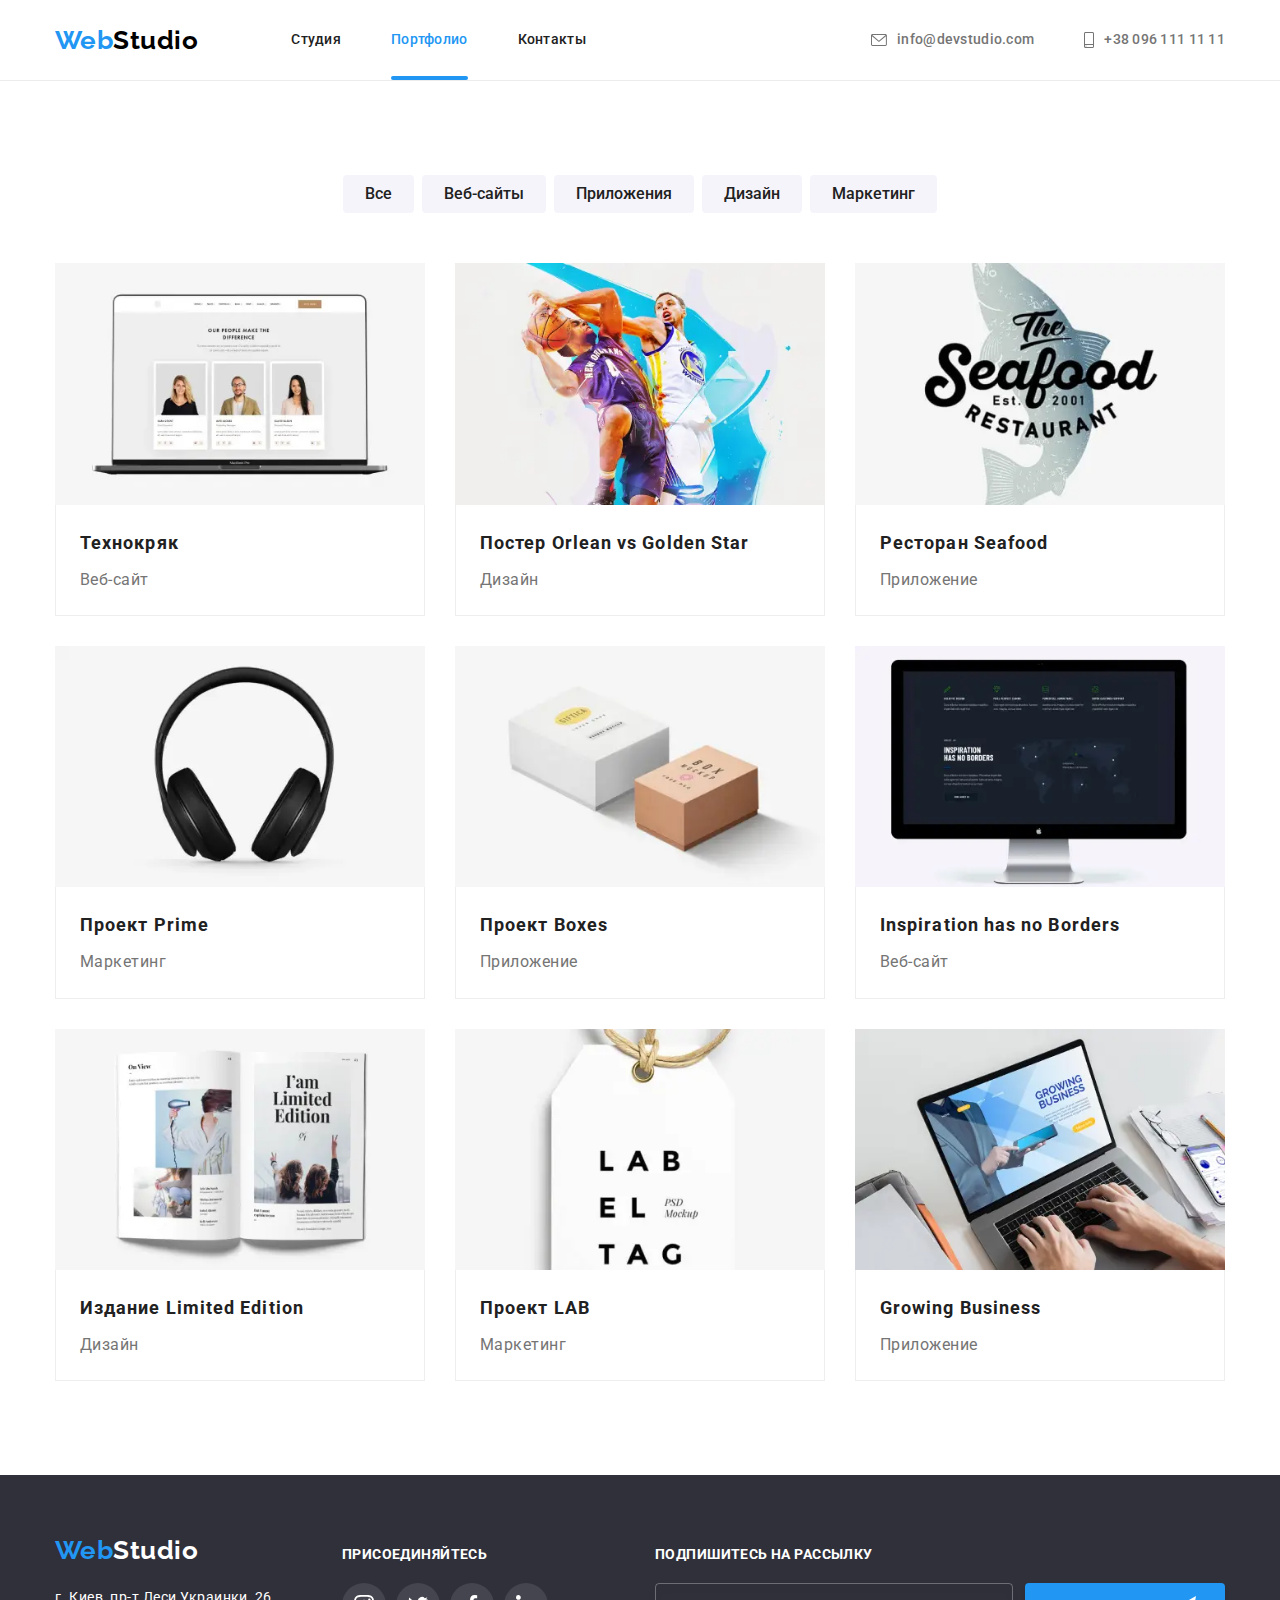
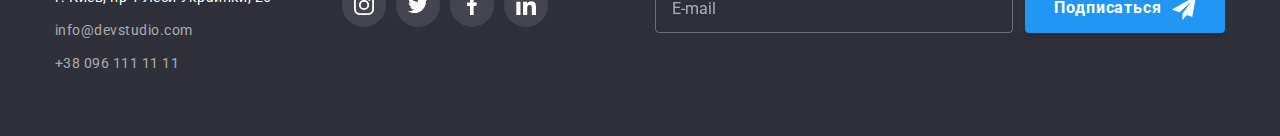
==== commit 02c083ca: "project updated" ====
--- a/portfolio.html
+++ b/portfolio.html
@@ -18,7 +18,7 @@
 <body>
     <!-- Header -->
     <header class="header">
-        <div class="container">
+        <div class="container container--centered">
             <!-- navigation -->
             <nav class="site-nav">
                 <!-- logo -->
@@ -30,55 +30,83 @@
                         <use class="menu-button__icon-menu" href="./images/icons.svg#icon-menu"></use>
                     </svg>
                 </button>
-                <div class="menu-container" id="menu-container" data-menu>
-                    <!-- navigation list -->
-                    <ul class="site-nav-list">
-                        <li class="site-nav-list__item"><a href="./index.html"
-                                class="site-nav-list__link">Студия</a></li>
-                        <li class="site-nav-list__item site-nav-list__item--current"><a href="./portfolio.html" class="site-nav-list__link">Портфолио</a>
-                        </li>
-                        <li class="site-nav-list__item"><a href="#contacts" class="site-nav-list__link">Контакты</a></li>
-                    </ul>
-                    <!-- contacts list -->
-                    <ul class="contacts-list">
-                        <li class="contacts-list__item">
-                            <a href="mailto:info@devstudio.com" class="contacts-list__link">
-                                <svg class="contacts-list__icon" width="16" height="12">
-                                    <use href="./images/icons.svg#icon-envelope"></use>
-                                </svg>
-                                info@devstudio.com
-                            </a>
-                        </li>
-                        <li class="contacts-list__item contacts-list__item--active">
-                            <a href="tel:+380961111111" class="contacts-list__link">
-                                <svg class="contacts-list__icon" width="10" height="16">
-                                    <use href="./images/icons.svg#icon-smartphone"></use>
-                                </svg>
-                                +38 096 111 11 11
-                            </a>
-                        </li>
-                    </ul>
-                    <!-- social links list -->
-                    <ul class="menu-social-links">
-                        <li class="menu-social-links__item">
-                            <a href="https://www.instagram.com" target="_blank" rel="noreferrer noopener nofollow"
-                                class="menu-social-links__link" lang="en">Instagram</a>
-                        </li>
-                        <li class="menu-social-links__item">
-                            <a href="https://www.instagram.com" target="_blank" rel="noreferrer noopener nofollow"
-                                class="menu-social-links__link" lang="en">Twitter</a>
-                        </li>
-                        <li class="menu-social-links__item">
-                            <a href="https://www.instagram.com" target="_blank" rel="noreferrer noopener nofollow"
-                                class="menu-social-links__link" lang="en">Facebook</a>
-                        </li>
-                        <li class="menu-social-links__item">
-                            <a href="https://www.instagram.com" target="_blank" rel="noreferrer noopener nofollow"
-                                class="menu-social-links__link" lang="en">LinkedIn</a>
-                        </li>
-                    </ul>
-                </div>
+                <!-- navigation list -->
+                <ul class="site-nav-list">
+                    <li class="site-nav-list__item"><a href="./index.html"
+                            class="site-nav-list__link">Студия</a></li>
+                    <li class="site-nav-list__item site-nav-list__item--current"><a href="./portfolio.html" class="site-nav-list__link">Портфолио</a>
+                    </li>
+                    <li class="site-nav-list__item"><a href="#contacts" class="site-nav-list__link">Контакты</a></li>
+                </ul>
             </nav>
+            <!-- contacts list -->
+            <ul class="contacts-list">
+                <li class="contacts-list__item">
+                    <a href="mailto:info@devstudio.com" class="contacts-list__link">
+                        <svg class="contacts-list__icon" width="16" height="12">
+                            <use href="./images/icons.svg#icon-envelope"></use>
+                        </svg>
+                        info@devstudio.com
+                    </a>
+                </li>
+                <li class="contacts-list__item">
+                    <a href="tel:+380961111111" class="contacts-list__link">
+                        <svg class="contacts-list__icon" width="10" height="16">
+                            <use href="./images/icons.svg#icon-smartphone"></use>
+                        </svg>
+                        +38 096 111 11 11
+                    </a>
+                </li>
+            </ul>
+        </div>
+    
+        <!-- Mobile menu -->
+        <div class="menu-container" id="menu-container" data-menu>
+            <!-- navigation list -->
+            <ul class="site-nav-list">
+                <li class="site-nav-list__item site-nav-list__item--current"><a href="./index.html"
+                        class="site-nav-list__link">Студия</a></li>
+                <li class="site-nav-list__item"><a href="./portfolio.html" class="site-nav-list__link">Портфолио</a></li>
+                <li class="site-nav-list__item"><a href="#contacts" class="site-nav-list__link">Контакты</a></li>
+            </ul>
+            <!-- contacts list -->
+            <ul class="contacts-list">
+                <li class="contacts-list__item contacts-list__item--active">
+                    <a href="tel:+380961111111" class="contacts-list__link">
+                        <svg class="contacts-list__icon" width="10" height="16">
+                            <use href="./images/icons.svg#icon-smartphone"></use>
+                        </svg>
+                        +38 096 111 11 11
+                    </a>
+                </li>
+                <li class="contacts-list__item">
+                    <a href="mailto:info@devstudio.com" class="contacts-list__link">
+                        <svg class="contacts-list__icon" width="16" height="12">
+                            <use href="./images/icons.svg#icon-envelope"></use>
+                        </svg>
+                        info@devstudio.com
+                    </a>
+                </li>
+            </ul>
+            <!-- social links list -->
+            <ul class="menu-social-links">
+                <li class="menu-social-links__item">
+                    <a href="https://www.instagram.com" target="_blank" rel="noreferrer noopener nofollow"
+                        class="menu-social-links__link" lang="en">Instagram</a>
+                </li>
+                <li class="menu-social-links__item">
+                    <a href="https://www.instagram.com" target="_blank" rel="noreferrer noopener nofollow"
+                        class="menu-social-links__link" lang="en">Twitter</a>
+                </li>
+                <li class="menu-social-links__item">
+                    <a href="https://www.instagram.com" target="_blank" rel="noreferrer noopener nofollow"
+                        class="menu-social-links__link" lang="en">Facebook</a>
+                </li>
+                <li class="menu-social-links__item">
+                    <a href="https://www.instagram.com" target="_blank" rel="noreferrer noopener nofollow"
+                        class="menu-social-links__link" lang="en">LinkedIn</a>
+                </li>
+            </ul>
         </div>
     </header>
 
--- a/css/main.min.css
+++ b/css/main.min.css
@@ -1 +1 @@
-.container{margin-left:auto;margin-right:auto;padding-left:15px;padding-right:15px}@media screen and (max-width: 767px){.container{max-width:480px}}@media screen and (min-width: 768px){.container{width:768px}}@media screen and (min-width: 1200px){.container{width:1200px}}.portfolio-set,.buttons-list,.address__list,.regular-costumers-list,.social-links,.our-team-list,.doings-list,.peculiarities-list,.menu-social-links,.contacts-list,.site-nav-list{list-style:none}.portfolio-card__title,.our-team-list__title,.peculiarities-list__title,.section__title{color:#212121}.section__title{margin-bottom:30px;font-weight:700;font-size:28px;line-height:1.17;text-align:center}@media screen and (min-width: 1200px){.section__title{margin-bottom:50px;font-size:36px}}.address__link,.menu-social-links__link,.contacts-list__link,.site-nav-list__link,.logo-link{text-decoration:none;color:inherit;-webkit-transition:color 250ms cubic-bezier(0.4, 0, 0.2, 1);transition:color 250ms cubic-bezier(0.4, 0, 0.2, 1)}.address__link:hover,.menu-social-links__link:hover,.contacts-list__link:hover,.site-nav-list__link:hover,.logo-link:hover,.address__link:focus,.menu-social-links__link:focus,.contacts-list__link:focus,.site-nav-list__link:focus,.logo-link:focus{color:#2196f3}.user-form-policy__checkbox,.regular-costumers-list__descr--visually-hidden,.social-linls__descr--visually-hidden,.section__title--visually-hidden{position:absolute;width:1px;height:1px;margin:-1px;border:0;padding:0;white-space:nowrap;-webkit-clip-path:inset(100%);clip-path:inset(100%);clip:rect(0 0 0 0);overflow:hidden}.portfolio-card__image,.our-team-list__image,.doings-list__image{display:block;max-width:100%;width:100%;height:auto}.contacts-list__item,.site-nav-list__item{font-weight:500;letter-spacing:.02em}@media screen and (min-width: 768px){.contacts-list__item,.site-nav-list__item{font-size:14px;line-height:1.14}}.mailing-form__label,.join-links__text{display:block;margin-bottom:20px;font-weight:700;font-size:14px;line-height:1.14;letter-spacing:.03em;text-transform:uppercase;color:#fff}html{scroll-behavior:smooth}body{background-color:#fff;color:#757575;font-family:"Roboto",sans-serif;letter-spacing:.03em}body.modal--open{overflow:hidden}h1,h2,h3,h4,h5,h6{margin:0}ul{padding:0;margin:0}p{margin:0}.button{width:200px;padding:10px 0;-webkit-box-shadow:0px 4px 4px rgba(0,0,0,.15);box-shadow:0px 4px 4px rgba(0,0,0,.15);border-radius:4px;border:none;font-weight:700;font-size:16px;line-height:1.88;letter-spacing:.06em;text-align:center;color:#fff;background-color:#2196f3;cursor:pointer;-webkit-transition:background-color 250ms cubic-bezier(0.4, 0, 0.2, 1);transition:background-color 250ms cubic-bezier(0.4, 0, 0.2, 1)}.button:hover,.button:focus{background-color:#188ce8}.button--centered{display:-webkit-box;display:-ms-flexbox;display:flex;-webkit-box-align:center;-ms-flex-align:center;align-items:center;-webkit-box-pack:center;-ms-flex-pack:center;justify-content:center;margin:0 auto}.button__icon{fill:currentColor;margin-left:10px}.section{padding-top:60px;padding-bottom:60px}@media screen and (min-width: 1200px){.section{padding-top:94px;padding-bottom:94px}}.section--padding-top-removed{padding-top:0;padding-bottom:60px}.section--hidden{display:none}@media screen and (min-width: 1200px){.section--hidden{display:block}}.section--accent{background-color:#f5f4fa}.header{position:relative;border-bottom:1px solid #ececec}.logo-link{display:block;color:#2196f3;font-family:"Raleway",sans-serif;font-weight:700;font-size:24px;line-height:1.17}@media screen and (min-width: 1200px){.logo-link{font-size:26px;line-height:1.19}}.logo-link--footer{margin-bottom:20px}.logo-link__text{color:#000}.logo-link__text--footer{color:#fff}.menu-button{display:block;padding:0;height:40px;border:none;background-color:rgba(0,0,0,0)}@media screen and (min-width: 768px){.menu-button{display:none}}.menu-button--is-open{position:fixed;top:10px;right:15px;z-index:51}.menu-button__icon{fill:currentColor;color:#212121;-webkit-transition:color 250ms cubic-bezier(0.4, 0, 0.2, 1);transition:color 250ms cubic-bezier(0.4, 0, 0.2, 1)}.menu-button:focus .menu-button__icon,.menu-button:hover .menu-button__icon{color:#2196f3}.menu-button--is-open .menu-button__icon-menu{display:none}.menu-button__icon-cross{display:none}.menu-button--is-open .menu-button__icon-cross{display:block}@media screen and (max-width: 767px){.menu-container{position:fixed;top:0;left:0;display:none;width:100%;height:100%;padding:48px 40px;background-color:#fff;z-index:50;overflow-y:scroll}.menu-container.menu-container--is-open{display:-webkit-box;display:-ms-flexbox;display:flex;-webkit-box-orient:vertical;-webkit-box-direction:normal;-ms-flex-direction:column;flex-direction:column}}@media screen and (min-width: 768px){.menu-container{width:100%;display:-webkit-box;display:-ms-flexbox;display:flex;-webkit-box-align:center;-ms-flex-align:center;align-items:center;-webkit-box-pack:justify;-ms-flex-pack:justify;justify-content:space-between}}@media screen and (max-width: 767px){.site-nav{display:-webkit-box;display:-ms-flexbox;display:flex;-webkit-box-align:center;-ms-flex-align:center;align-items:center;-webkit-box-pack:justify;-ms-flex-pack:justify;justify-content:space-between;padding:10px 0}}@media screen and (min-width: 768px){.site-nav{display:-webkit-box;display:-ms-flexbox;display:flex;-webkit-box-align:center;-ms-flex-align:center;align-items:center}}@media screen and (min-width: 768px){.site-nav-list{display:-webkit-box;display:-ms-flexbox;display:flex;-webkit-box-orient:horizontal;-webkit-box-direction:normal;-ms-flex-direction:row;flex-direction:row;margin-left:93px}}@media screen and (min-width: 1200px){.site-nav-list{margin-left:88px}}.site-nav-list__item{font-size:40px;line-height:1.18;color:#212121}@media screen and (max-width: 767px){.site-nav-list__item{margin-bottom:32px}}@media screen and (min-width: 768px){.site-nav-list__item{display:-webkit-box;display:-ms-flexbox;display:flex;font-size:14px;line-height:1.14}.site-nav-list__item:not(:last-child){margin-right:50px}}@media screen and (min-width: 768px){.site-nav-list__item--current{color:#2196f3}}.site-nav-list__link{position:relative}@media screen and (min-width: 768px){.site-nav-list__link{padding:32px 0}.site-nav-list__item--current .site-nav-list__link::after{content:"";position:absolute;left:0;bottom:0;display:block;width:100%;height:4px;background-color:#2196f3;border-radius:2px}}@media screen and (max-width: 767px){.contacts-list{display:-webkit-box;display:-ms-flexbox;display:flex;-webkit-box-orient:vertical;-webkit-box-direction:reverse;-ms-flex-direction:column-reverse;flex-direction:column-reverse;margin-top:auto}}@media screen and (min-width: 1200px){.contacts-list{display:-webkit-box;display:-ms-flexbox;display:flex}}.contacts-list__item{font-size:24px;line-height:1.17}@media screen and (max-width: 767px){.contacts-list__item:first-child{margin-bottom:64px}.contacts-list__item:last-child{margin-bottom:32px}}@media screen and (min-width: 768px)and (max-width: 1199px){.contacts-list__item{font-size:12px;line-height:1.14}.contacts-list__item:not(:last-child){margin-bottom:10px}}@media screen and (min-width: 1200px){.contacts-list__item{font-size:14px;line-height:1.14}.contacts-list__item:not(:last-child){margin-right:50px}}@media screen and (max-width: 767px){.contacts-list__item--active{font-size:34px;line-height:1.18;color:#2196f3}}@media screen and (min-width: 768px){.contacts-list__link{display:-webkit-box;display:-ms-flexbox;display:flex;-webkit-box-align:center;-ms-flex-align:center;align-items:center}}@media screen and (min-width: 1200px){.contacts-list__link{display:-webkit-box;display:-ms-flexbox;display:flex;-webkit-box-align:center;-ms-flex-align:center;align-items:center;-webkit-box-pack:center;-ms-flex-pack:center;justify-content:center;padding:32px 0}}.contacts-list__icon{display:none}@media screen and (min-width: 768px){.contacts-list__icon{display:-webkit-box;display:-ms-flexbox;display:flex;margin-right:10px;fill:currentColor}}.menu-social-links{display:-webkit-box;display:-ms-flexbox;display:flex;-ms-flex-wrap:wrap;flex-wrap:wrap}@media screen and (min-width: 768px){.menu-social-links{display:none}}.menu-social-links__item{font-weight:500;font-size:18px;line-height:1.22;letter-spacing:.02em;color:#2196f3}.menu-social-links__item:not(:last-child){padding-right:10px;border-right:1px solid rgba(33,33,33,.2)}.menu-social-links__item:not(:first-child){padding-left:10px}.hero{padding:118px 0;max-width:480px;height:400px;margin-left:auto;margin-right:auto;text-align:center;background-color:#2f303a;background-image:-webkit-gradient(linear, left top, right top, from(rgba(47, 48, 58, 0.4)), to(rgba(47, 48, 58, 0.4))),url(../images/hero-480.jpg);background-image:linear-gradient(to right, rgba(47, 48, 58, 0.4), rgba(47, 48, 58, 0.4)),url(../images/hero-480.jpg);background-size:cover;background-repeat:no-repeat;background-position:center}@media(min-device-pixel-ratio: 2),(-webkit-min-device-pixel-ratio: 2),(min-resolution: 192dpi),(min-resolution: 2dppx){.hero{background-image:url(../images/hero-480@2x.jpg)}}@media(min-device-pixel-ratio: 3),(-webkit-min-device-pixel-ratio: 3),(min-resolution: 288dpi),(min-resolution: 3dppx){.hero{background-image:url(../images/hero-480@3x.jpg)}}@media screen and (min-width: 768px){.hero{padding:118px 0;max-width:768px;height:400px;background-image:url(../images/hero-768.jpg)}}@media screen and (min-width: 768px)and (min-device-pixel-ratio: 2),screen and (min-width: 768px)and (-webkit-min-device-pixel-ratio: 2),screen and (min-width: 768px)and (min-resolution: 192dpi),screen and (min-width: 768px)and (min-resolution: 2dppx){.hero{background-image:url(../images/hero-768@2x.jpg)}}@media screen and (min-width: 768px)and (min-device-pixel-ratio: 3),screen and (min-width: 768px)and (-webkit-min-device-pixel-ratio: 3),screen and (min-width: 768px)and (min-resolution: 288dpi),screen and (min-width: 768px)and (min-resolution: 3dppx){.hero{background-image:url(../images/hero-768@3x.jpg)}}@media screen and (min-width: 1200px){.hero{padding:200px 0;max-width:1600px;height:600px;background-image:url(../images/hero-1200.jpg)}}@media screen and (min-width: 1200px)and (min-device-pixel-ratio: 2),screen and (min-width: 1200px)and (-webkit-min-device-pixel-ratio: 2),screen and (min-width: 1200px)and (min-resolution: 192dpi),screen and (min-width: 1200px)and (min-resolution: 2dppx){.hero{background-image:url(../images/hero-1200@2x.jpg)}}@media screen and (min-width: 1200px)and (min-device-pixel-ratio: 3),screen and (min-width: 1200px)and (-webkit-min-device-pixel-ratio: 3),screen and (min-width: 1200px)and (min-resolution: 288dpi),screen and (min-width: 1200px)and (min-resolution: 3dppx){.hero{background-image:url(../images/hero-1200@3x.jpg)}}.hero__title{-webkit-box-sizing:content-box;box-sizing:content-box;margin:0 auto 30px;font-weight:900;font-size:26px;line-height:1.62;letter-spacing:.06em;text-transform:uppercase;color:#fff}@media screen and (min-width: 768px){.hero__title{width:360px;font-size:26px;line-height:1.62}}@media screen and (min-width: 1200px){.hero__title{width:696px;font-size:44px;line-height:1.36}}@media screen and (min-width: 768px){.peculiarities-list{display:-webkit-box;display:-ms-flexbox;display:flex;-webkit-box-align:center;-ms-flex-align:center;align-items:center;-webkit-box-pack:center;-ms-flex-pack:center;justify-content:center}}@media screen and (min-width: 768px)and (max-width: 1199px){.peculiarities-list{-ms-flex-wrap:wrap;flex-wrap:wrap;-webkit-box-align:baseline;-ms-flex-align:baseline;align-items:baseline;margin-top:-30px;margin-left:-30px}}@media screen and (max-width: 767px){.peculiarities-list__item:not(:last-child){margin-bottom:30px}}@media screen and (min-width: 768px)and (max-width: 1199px){.peculiarities-list__item{margin-top:30px;margin-left:30px;-ms-flex-preferred-size:calc((100% - 60px)/2);flex-basis:calc((100% - 60px)/2)}}@media screen and (min-width: 1200px){.peculiarities-list__item{-ms-flex-preferred-size:calc((100% - 90px)/4);flex-basis:calc((100% - 90px)/4)}.peculiarities-list__item:not(:last-child){margin-right:30px}}.peculiarities-list__icon{display:-webkit-box;display:-ms-flexbox;display:flex;-webkit-box-align:center;-ms-flex-align:center;align-items:center;-webkit-box-pack:center;-ms-flex-pack:center;justify-content:center;margin-bottom:30px;width:100%;height:120px;background-color:#f5f4fa}@media screen and (min-width: 1200px){.peculiarities-list__icon{width:270px}}.peculiarities-list__title{margin-bottom:10px;font-weight:700;font-size:14px;line-height:1.14;text-transform:uppercase}@media screen and (max-width: 767px){.peculiarities-list__title{text-align:center}}.peculiarities-list__text{font-size:14px;line-height:1.71}.doings-list{display:-webkit-box;display:-ms-flexbox;display:flex;-webkit-box-align:center;-ms-flex-align:center;align-items:center;-webkit-box-pack:center;-ms-flex-pack:center;justify-content:center}.doings-list__item{position:relative}.doings-list__item:not(:last-child){margin-right:30px}.doings-list__description{position:absolute;left:0;bottom:0;display:-webkit-box;display:-ms-flexbox;display:flex;-webkit-box-align:center;-ms-flex-align:center;align-items:center;-webkit-box-pack:center;-ms-flex-pack:center;justify-content:center;height:70px;width:100%;font-weight:700;font-size:14px;line-height:1.14;text-transform:uppercase;color:#fff;background-color:rgba(47,48,58,.8)}@media screen and (min-width: 768px){.our-team-list{display:-webkit-box;display:-ms-flexbox;display:flex;-webkit-box-align:center;-ms-flex-align:center;align-items:center;-webkit-box-pack:center;-ms-flex-pack:center;justify-content:center}}@media screen and (min-width: 768px)and (max-width: 1199px){.our-team-list{-ms-flex-wrap:wrap;flex-wrap:wrap;margin-top:-30px;margin-left:-30px}}.our-team-list__item{-webkit-box-shadow:0px 1px 3px rgba(0,0,0,.12),0px 1px 1px rgba(0,0,0,.14),0px 2px 1px rgba(0,0,0,.2);box-shadow:0px 1px 3px rgba(0,0,0,.12),0px 1px 1px rgba(0,0,0,.14),0px 2px 1px rgba(0,0,0,.2);border-radius:0px 0px 4px 4px;background-color:#fff}@media screen and (max-width: 767px){.our-team-list__item:not(:last-child){margin-bottom:30px}}@media screen and (min-width: 768px)and (max-width: 1199px){.our-team-list__item{margin-top:30px;margin-left:30px;-ms-flex-preferred-size:calc((100% - 60px)/2);flex-basis:calc((100% - 60px)/2)}}@media screen and (min-width: 1200px){.our-team-list__item{-ms-flex-preferred-size:calc((100% - 90px)/4);flex-basis:calc((100% - 90px)/4)}.our-team-list__item:not(:last-child){margin-right:30px}}.our-team-list__card{padding-top:30px;padding-bottom:24px}@media screen and (min-width: 1200px){.our-team-list__card{padding:30px 32px}}.our-team-list__text,.our-team-list__title{font-size:16px;line-height:1.19;text-align:center}.our-team-list__title{margin-bottom:10px;font-weight:500}.our-team-list__text{margin-bottom:16px}.social-links{display:-webkit-box;display:-ms-flexbox;display:flex;-webkit-box-align:center;-ms-flex-align:center;align-items:center;-webkit-box-pack:center;-ms-flex-pack:center;justify-content:center}.social-links__item{width:44px;height:44px}.social-links__item:not(:last-child){margin-right:10px}.social-links__link{display:-webkit-box;display:-ms-flexbox;display:flex;-webkit-box-align:center;-ms-flex-align:center;align-items:center;-webkit-box-pack:center;-ms-flex-pack:center;justify-content:center;padding:12px;width:100%;height:100%;border:none;border-radius:50%;color:#afb1b8;-webkit-transition:color 250ms cubic-bezier(0.4, 0, 0.2, 1),background-color 250ms cubic-bezier(0.4, 0, 0.2, 1);transition:color 250ms cubic-bezier(0.4, 0, 0.2, 1),background-color 250ms cubic-bezier(0.4, 0, 0.2, 1)}.social-links__link:hover,.social-links__link:focus{color:#fff;background-color:#2196f3;outline:0px solid #fff}.social-links__link--footer{color:#fff;background-color:rgba(255,255,255,.1);border-radius:50%}.social-links__icon{fill:currentColor}.regular-costumers-list{display:-webkit-box;display:-ms-flexbox;display:flex;-webkit-box-align:center;-ms-flex-align:center;align-items:center;-webkit-box-pack:center;-ms-flex-pack:center;justify-content:center}@media screen and (max-width: 1199px){.regular-costumers-list{-ms-flex-wrap:wrap;flex-wrap:wrap;margin-left:-30px;margin-top:-30px}}.regular-costumers-list__item{height:92px;-ms-flex-preferred-size:calc((100% - 60px)/2);flex-basis:calc((100% - 60px)/2);margin-left:30px;margin-top:30px}@media screen and (min-width: 768px){.regular-costumers-list__item{-ms-flex-preferred-size:calc((100% - 90px)/3);flex-basis:calc((100% - 90px)/3)}}@media screen and (min-width: 1200px){.regular-costumers-list__item{width:170px}.regular-costumers-list__item:not(:last-child){margin-right:30px}}.regular-costumers-list__link{display:-webkit-inline-box;display:-ms-inline-flexbox;display:inline-flex;-webkit-box-align:center;-ms-flex-align:center;align-items:center;-webkit-box-pack:center;-ms-flex-pack:center;justify-content:center;width:100%;height:100%;border-width:1px;border-style:solid;color:#afb1b8;-webkit-transition:color 250ms cubic-bezier(0.4, 0, 0.2, 1),border-color 250ms cubic-bezier(0.4, 0, 0.2, 1);transition:color 250ms cubic-bezier(0.4, 0, 0.2, 1),border-color 250ms cubic-bezier(0.4, 0, 0.2, 1)}.regular-costumers-list__link:hover,.regular-costumers-list__link:focus{color:#2196f3;border-color:#2196f3;outline:0px solid #fff}.regular-costumers-list__icon{fill:currentColor}.footer{padding-top:60px;padding-bottom:60px;background-color:#2f303a}@media screen and (min-width: 1200px){.footer__container{display:-webkit-box;display:-ms-flexbox;display:flex;-webkit-box-align:baseline;-ms-flex-align:baseline;align-items:baseline}}@media screen and (min-width: 768px){.footer__box{display:-webkit-box;display:-ms-flexbox;display:flex;-webkit-box-align:baseline;-ms-flex-align:baseline;align-items:baseline}}@media screen and (min-width: 768px)and (max-width: 1199px){.footer__box{-ms-flex-pack:distribute;justify-content:space-around;margin-bottom:60px}}@media screen and (max-width: 767px){.address{margin-bottom:60px}}@media screen and (max-width: 1199px){.address{text-align:center}}@media screen and (min-width: 1200px){.address{margin-right:70px}}.address__contacts{font-style:normal}.address__item:not(:last-child){margin-bottom:8px}@media screen and (min-width: 1200px){.address__item:not(:last-child){margin-bottom:9px}}.address__link{font-size:14px;line-height:1.71;color:#fff}.address__link--transparency{color:rgba(255,255,255,.6)}@media screen and (max-width: 767px){.join-links{margin-bottom:60px}}@media screen and (max-width: 1199px){.join-links__text{text-align:center}}@media screen and (max-width: 1199px){.mailing-form{text-align:center}}@media screen and (min-width: 1200px){.mailing-form{margin-left:auto}}@media screen and (min-width: 1200px){.mailing-form__send-block{display:-webkit-box;display:-ms-flexbox;display:flex;-webkit-box-orient:horizontal;-webkit-box-direction:normal;-ms-flex-direction:row;flex-direction:row}}.mailing-form__input{padding:0 0 0 16px;width:100%;height:50px;color:#fff;font-weight:400;font-size:16px;line-height:1.25;border-width:1px;border-style:solid;border-color:rgba(255,255,255,.3);border-radius:4px;-webkit-filter:drop-shadow(0px 4px 4px rgba(0, 0, 0, 0.15));filter:drop-shadow(0px 4px 4px rgba(0, 0, 0, 0.15));background-color:rgba(0,0,0,0)}.mailing-form__input:focus{outline:1px solid #fff}.mailing-form__input::-webkit-input-placeholder{color:rgba(255,255,255,.6)}.mailing-form__input::-moz-placeholder{color:rgba(255,255,255,.6)}.mailing-form__input:-ms-input-placeholder{color:rgba(255,255,255,.6)}.mailing-form__input::-ms-input-placeholder{color:rgba(255,255,255,.6)}.mailing-form__input::placeholder{color:rgba(255,255,255,.6)}@media screen and (min-width: 768px)and (max-width: 1199px){.mailing-form__input{width:450px}}@media screen and (max-width: 1199px){.mailing-form__input{margin-bottom:20px}}@media screen and (min-width: 1200px){.mailing-form__input{margin-right:12px;width:358px}}.backdrop{position:fixed;top:0;left:0;width:100%;height:100%;background-color:rgba(0,0,0,.1);overflow-y:scroll;opacity:1;visibility:visible;-webkit-transition:opacity 250ms cubic-bezier(0.4, 0, 0.2, 1),visibility 250ms cubic-bezier(0.4, 0, 0.2, 1);transition:opacity 250ms cubic-bezier(0.4, 0, 0.2, 1),visibility 250ms cubic-bezier(0.4, 0, 0.2, 1)}.backdrop--is-hidden{visibility:hidden;opacity:0;pointer-events:none}.modal{position:absolute;top:50%;left:50%;padding:40px;border-radius:4px;background-color:#fff;-webkit-box-shadow:0px 1px 3px rgba(0,0,0,.12),0px 1px 1px rgba(0,0,0,.14),0px 2px 1px rgba(0,0,0,.2);box-shadow:0px 1px 3px rgba(0,0,0,.12),0px 1px 1px rgba(0,0,0,.14),0px 2px 1px rgba(0,0,0,.2);-webkit-transform:translate(-50%, -50%) scale(1);transform:translate(-50%, -50%) scale(1);-webkit-transition:-webkit-transform 250ms cubic-bezier(0.4, 0, 0.2, 1);transition:-webkit-transform 250ms cubic-bezier(0.4, 0, 0.2, 1);transition:transform 250ms cubic-bezier(0.4, 0, 0.2, 1);transition:transform 250ms cubic-bezier(0.4, 0, 0.2, 1), -webkit-transform 250ms cubic-bezier(0.4, 0, 0.2, 1)}.backdrop--is-hidden .modal{-webkit-transform:translate(-50%, -50%) scale(0.5);transform:translate(-50%, -50%) scale(0.5)}@media screen and (max-height: 660px){.modal{top:15px;-webkit-transform:translate(-50%, 0);transform:translate(-50%, 0)}}@media screen and (max-width: 1199px){.modal{max-width:450px;width:100%}}.modal-close-button{position:absolute;right:8px;top:8px;width:30px;height:30px;border:1px solid rgba(0,0,0,.1);border-radius:50%;background-color:inherit;cursor:pointer;-webkit-transition:color 250ms cubic-bezier(0.4, 0, 0.2, 1);transition:color 250ms cubic-bezier(0.4, 0, 0.2, 1)}.modal-close-button:hover,.modal-close-button:focus{color:#2196f3}.modal-close-button__icon{display:-webkit-box;display:-ms-flexbox;display:flex;-webkit-box-align:center;-ms-flex-align:center;align-items:center;-webkit-box-pack:center;-ms-flex-pack:center;justify-content:center;fill:currentColor}.user-form{width:100%}.user-form__title{margin-bottom:12px;font-weight:700;font-size:20px;line-height:1.5;text-align:center;color:#212121}@media screen and (min-width: 1200px){.user-form__title{line-height:1.15}}.user-form__field{display:-webkit-box;display:-ms-flexbox;display:flex;-webkit-box-orient:vertical;-webkit-box-direction:normal;-ms-flex-direction:column;flex-direction:column}.user-form__field:not(:last-child){margin-bottom:10px}.user-form__field--comment{margin-bottom:20px}.user-form__label{margin-bottom:4px;font-weight:400;font-size:12px;line-height:1.17;letter-spacing:.01em}.user-form__input-box{position:relative;color:#212121;-webkit-transition:color 250ms cubic-bezier(0.4, 0, 0.2, 1);transition:color 250ms cubic-bezier(0.4, 0, 0.2, 1)}.user-form__input-box:hover,.user-form__label:hover+.user-form__input-box{color:#2196f3}.user-form__comment,.user-form__input{display:block;width:100%;padding:12px;padding-left:42px;color:#212121;border:1px solid rgba(33,33,33,.2);border-radius:4px;cursor:pointer;-webkit-transition:border-color 250ms cubic-bezier(0.4, 0, 0.2, 1),outline 250ms cubic-bezier(0.4, 0, 0.2, 1);transition:border-color 250ms cubic-bezier(0.4, 0, 0.2, 1),outline 250ms cubic-bezier(0.4, 0, 0.2, 1)}.user-form__comment:hover,.user-form__input:hover,.user-form__comment:focus,.user-form__input:focus{border-color:#2196f3;outline:1px solid #2196f3}.user-form__icon{position:absolute;top:50%;left:12px;display:inline-block;fill:currentColor;-webkit-transform:translateY(-50%);transform:translateY(-50%);-webkit-transition:color 250ms cubic-bezier(0.4, 0, 0.2, 1);transition:color 250ms cubic-bezier(0.4, 0, 0.2, 1)}.user-form__input:hover+.user-form__icon,.user-form__input:focus+.user-form__icon{color:#2196f3}.user-form__comment{padding:12px 16px;resize:none;font-weight:400;font-size:14px;line-height:1.14;letter-spacing:.01em}.user-form__comment::-webkit-input-placeholder{color:rgba(117,117,117,.5)}.user-form__comment::-moz-placeholder{color:rgba(117,117,117,.5)}.user-form__comment:-ms-input-placeholder{color:rgba(117,117,117,.5)}.user-form__comment::-ms-input-placeholder{color:rgba(117,117,117,.5)}.user-form__comment::placeholder{color:rgba(117,117,117,.5)}.user-form-policy{display:-webkit-box;display:-ms-flexbox;display:flex;-webkit-box-align:center;-ms-flex-align:center;align-items:center;-ms-flex-pack:distribute;justify-content:space-around;margin-bottom:30px;font-weight:400;font-size:12px;line-height:1.17}@media screen and (min-width: 1200px){.user-form-policy{font-size:14px;line-height:1.71}}.user-form-policy__icon-box{position:relative;margin-right:5px;width:16px;height:15px;border:2px solid #212121;border-radius:4px;-webkit-transition:background-color 250ms cubic-bezier(0.4, 0, 0.2, 1),border-color 250ms cubic-bezier(0.4, 0, 0.2, 1);transition:background-color 250ms cubic-bezier(0.4, 0, 0.2, 1),border-color 250ms cubic-bezier(0.4, 0, 0.2, 1)}.user-form-policy__checkbox:checked+.user-form-policy__icon-box{background-color:#2196f3;border-color:#2196f3}.user-form-policy__icon{position:absolute;top:50%;left:50%;-webkit-transform:translate(-50%, -50%);transform:translate(-50%, -50%)}.user-form-policy__link{color:#2196f3}.buttons-list{display:-webkit-box;display:-ms-flexbox;display:flex;-ms-flex-wrap:wrap;flex-wrap:wrap;margin-bottom:25px}@media screen and (min-width: 768px){.buttons-list{-webkit-box-pack:center;-ms-flex-pack:center;justify-content:center;margin-bottom:30px}}@media screen and (min-width: 1200px){.buttons-list{margin-bottom:50px}}.buttons-list__item:not(:last-child){margin-right:8px}@media screen and (max-width: 767px){.buttons-list__item{margin-bottom:15px}}.buttons-list__button{padding:6px 22px;border-radius:4px;border:none;font-weight:500;font-size:16px;line-height:1.62;color:#212121;background:#f5f4fa;cursor:pointer;-webkit-transition:color 250ms cubic-bezier(0.4, 0, 0.2, 1),background-color 250ms cubic-bezier(0.4, 0, 0.2, 1),-webkit-box-shadow 250ms cubic-bezier(0.4, 0, 0.2, 1);transition:color 250ms cubic-bezier(0.4, 0, 0.2, 1),background-color 250ms cubic-bezier(0.4, 0, 0.2, 1),-webkit-box-shadow 250ms cubic-bezier(0.4, 0, 0.2, 1);transition:color 250ms cubic-bezier(0.4, 0, 0.2, 1),background-color 250ms cubic-bezier(0.4, 0, 0.2, 1),box-shadow 250ms cubic-bezier(0.4, 0, 0.2, 1);transition:color 250ms cubic-bezier(0.4, 0, 0.2, 1),background-color 250ms cubic-bezier(0.4, 0, 0.2, 1),box-shadow 250ms cubic-bezier(0.4, 0, 0.2, 1),-webkit-box-shadow 250ms cubic-bezier(0.4, 0, 0.2, 1)}.buttons-list__button:hover,.buttons-list__button:focus{color:#fff;background-color:#2196f3;-webkit-box-shadow:0px 3px 1px rgba(0,0,0,.1),0px 1px 2px rgba(0,0,0,.08),0px 2px 2px rgba(0,0,0,.12);box-shadow:0px 3px 1px rgba(0,0,0,.1),0px 1px 2px rgba(0,0,0,.08),0px 2px 2px rgba(0,0,0,.12)}.portfolio-set{display:-webkit-box;display:-ms-flexbox;display:flex;-ms-flex-wrap:wrap;flex-wrap:wrap}@media screen and (min-width: 768px){.portfolio-set{margin-left:-30px;margin-top:-30px}}@media screen and (max-width: 1199px){.portfolio-set{max-width:768px}}@media screen and (max-width: 767px){.portfolio-card{width:100%;max-width:480px}.portfolio-card:not(:last-child){margin-bottom:30px}}@media screen and (min-width: 768px){.portfolio-card{display:-webkit-box;display:-ms-flexbox;display:flex;-ms-flex-preferred-size:calc((100% - 60px)/2);flex-basis:calc((100% - 60px)/2);margin-left:30px;margin-top:30px}}@media screen and (min-width: 1200px){.portfolio-card{-ms-flex-preferred-size:calc((100% - 90px)/3);flex-basis:calc((100% - 90px)/3)}}.portfolio-card__link{text-decoration:none;color:inherit;-webkit-transition:-webkit-box-shadow 250ms cubic-bezier(0.4, 0, 0.2, 1);transition:-webkit-box-shadow 250ms cubic-bezier(0.4, 0, 0.2, 1);transition:box-shadow 250ms cubic-bezier(0.4, 0, 0.2, 1);transition:box-shadow 250ms cubic-bezier(0.4, 0, 0.2, 1), -webkit-box-shadow 250ms cubic-bezier(0.4, 0, 0.2, 1)}.portfolio-card__link:hover,.portfolio-card__link:focus{display:block;-webkit-box-shadow:0px 1px 1px rgba(0,0,0,.12),0px 4px 4px rgba(0,0,0,.06),1px 4px 6px rgba(0,0,0,.16);box-shadow:0px 1px 1px rgba(0,0,0,.12),0px 4px 4px rgba(0,0,0,.06),1px 4px 6px rgba(0,0,0,.16)}.portfolio-card__image-box{position:relative;overflow:hidden}.portfolio-card__description{display:-webkit-box;display:-ms-flexbox;display:flex;-webkit-box-align:center;-ms-flex-align:center;align-items:center;-webkit-box-pack:center;-ms-flex-pack:center;justify-content:center;position:absolute;left:0;top:0;width:100%;height:100%;padding-right:24px;padding-left:24px;line-height:1.56;color:#fff;background-color:rgba(33,150,243,.9);-webkit-transform:translateY(100%);transform:translateY(100%);-webkit-transition:-webkit-transform 250ms cubic-bezier(0.4, 0, 0.2, 1);transition:-webkit-transform 250ms cubic-bezier(0.4, 0, 0.2, 1);transition:transform 250ms cubic-bezier(0.4, 0, 0.2, 1);transition:transform 250ms cubic-bezier(0.4, 0, 0.2, 1), -webkit-transform 250ms cubic-bezier(0.4, 0, 0.2, 1)}.portfolio-card__link:hover .portfolio-card__description{-webkit-transform:translateY(0);transform:translateY(0)}.portfolio-card__content-box{-ms-flex-preferred-size:100%;flex-basis:100%;padding:20px 24px;border-width:1px;border-style:solid;border-color:#eee;border-top:none;background:#fff}.portfolio-card__title{margin-bottom:4px;font-weight:700;font-size:18px;line-height:2;letter-spacing:.06em;color:#212121}.portfolio-card__text{font-size:16px;line-height:1.88}/*# sourceMappingURL=main.min.css.map */+.container{margin-left:auto;margin-right:auto;padding-left:15px;padding-right:15px}@media screen and (max-width: 767px){.container{max-width:480px}}@media screen and (min-width: 768px){.container{width:768px}}@media screen and (min-width: 1200px){.container{width:1200px}}.portfolio-set,.buttons-list,.address__list,.regular-costumers-list,.social-links,.our-team-list,.doings-list,.peculiarities-list,.menu-social-links,.contacts-list,.site-nav-list{list-style:none}.portfolio-card__title,.our-team-list__title,.peculiarities-list__title,.section__title{color:#212121}.section__title{margin-bottom:30px;font-weight:700;font-size:28px;line-height:1.17;text-align:center}@media screen and (min-width: 1200px){.section__title{margin-bottom:50px;font-size:36px}}.address__link,.menu-social-links__link,.contacts-list__link,.site-nav-list__link,.logo-link{text-decoration:none;color:inherit;-webkit-transition:color 250ms cubic-bezier(0.4, 0, 0.2, 1);transition:color 250ms cubic-bezier(0.4, 0, 0.2, 1)}.address__link:hover,.menu-social-links__link:hover,.contacts-list__link:hover,.site-nav-list__link:hover,.logo-link:hover,.address__link:focus,.menu-social-links__link:focus,.contacts-list__link:focus,.site-nav-list__link:focus,.logo-link:focus{color:#2196f3}.user-form-policy__checkbox,.regular-costumers-list__descr--visually-hidden,.social-linls__descr--visually-hidden,.section__title--visually-hidden{position:absolute;width:1px;height:1px;margin:-1px;border:0;padding:0;white-space:nowrap;-webkit-clip-path:inset(100%);clip-path:inset(100%);clip:rect(0 0 0 0);overflow:hidden}.portfolio-card__image,.our-team-list__image,.doings-list__image{display:block;max-width:100%;width:100%;height:auto}.contacts-list__item,.site-nav-list__item{font-weight:500;letter-spacing:.02em}@media screen and (min-width: 768px){.contacts-list__item,.site-nav-list__item{font-size:14px;line-height:1.14}}.mailing-form__label,.join-links__text{display:block;margin-bottom:20px;font-weight:700;font-size:14px;line-height:1.14;letter-spacing:.03em;text-transform:uppercase;color:#fff}html{scroll-behavior:smooth}body{background-color:#fff;color:#757575;font-family:"Roboto",sans-serif;letter-spacing:.03em}body.modal--open{overflow:hidden}h1,h2,h3,h4,h5,h6{margin:0}ul{padding:0;margin:0}p{margin:0}.button{width:200px;padding:10px 0;-webkit-box-shadow:0px 4px 4px rgba(0,0,0,.15);box-shadow:0px 4px 4px rgba(0,0,0,.15);border-radius:4px;border:none;font-weight:700;font-size:16px;line-height:1.88;letter-spacing:.06em;text-align:center;color:#fff;background-color:#2196f3;cursor:pointer;-webkit-transition:background-color 250ms cubic-bezier(0.4, 0, 0.2, 1);transition:background-color 250ms cubic-bezier(0.4, 0, 0.2, 1)}.button:hover,.button:focus{background-color:#188ce8}.button--centered{display:-webkit-box;display:-ms-flexbox;display:flex;-webkit-box-align:center;-ms-flex-align:center;align-items:center;-webkit-box-pack:center;-ms-flex-pack:center;justify-content:center;margin:0 auto}.button__icon{fill:currentColor;margin-left:10px}.section{padding-top:60px;padding-bottom:60px}@media screen and (min-width: 1200px){.section{padding-top:94px;padding-bottom:94px}}.section--padding-top-removed{padding-top:0;padding-bottom:60px}.section--hidden{display:none}@media screen and (min-width: 1200px){.section--hidden{display:block}}.section--accent{background-color:#f5f4fa}.header{position:relative;border-bottom:1px solid #ececec}@media screen and (min-width: 768px){.container--centered{display:-webkit-box;display:-ms-flexbox;display:flex;-webkit-box-align:center;-ms-flex-align:center;align-items:center;-webkit-box-pack:center;-ms-flex-pack:center;justify-content:center}}.logo-link{display:block;color:#2196f3;font-family:"Raleway",sans-serif;font-weight:700;font-size:24px;line-height:1.17}@media screen and (min-width: 1200px){.logo-link{font-size:26px;line-height:1.19}}.logo-link--footer{margin-bottom:20px}.logo-link__text{color:#000}.logo-link__text--footer{color:#fff}.menu-button{display:block;padding:0;height:40px;border:none;background-color:rgba(0,0,0,0)}@media screen and (min-width: 768px){.menu-button{display:none}}.menu-button--is-open{position:fixed;top:10px;right:15px;z-index:51}.menu-button__icon{fill:currentColor;color:#212121;-webkit-transition:color 250ms cubic-bezier(0.4, 0, 0.2, 1);transition:color 250ms cubic-bezier(0.4, 0, 0.2, 1)}.menu-button:focus .menu-button__icon,.menu-button:hover .menu-button__icon{color:#2196f3}.menu-button--is-open .menu-button__icon-menu{display:none}.menu-button__icon-cross{display:none}.menu-button--is-open .menu-button__icon-cross{display:block}.menu-container{display:none}@media screen and (max-width: 767px){.menu-container{position:fixed;top:0;left:0;width:100%;height:100%;padding:48px 40px;background-color:#fff;z-index:50;overflow-y:scroll}.menu-container.menu-container--is-open{display:-webkit-box;display:-ms-flexbox;display:flex;-webkit-box-orient:vertical;-webkit-box-direction:normal;-ms-flex-direction:column;flex-direction:column}}.site-nav{display:-webkit-box;display:-ms-flexbox;display:flex;-webkit-box-align:center;-ms-flex-align:center;align-items:center}@media screen and (max-width: 767px){.site-nav{-webkit-box-pack:justify;-ms-flex-pack:justify;justify-content:space-between;padding:10px 0}}@media screen and (max-width: 767px){.site-nav-list{display:none}.menu-container--is-open .site-nav-list{display:block}}@media screen and (min-width: 768px){.site-nav-list{display:-webkit-box;display:-ms-flexbox;display:flex;-webkit-box-orient:horizontal;-webkit-box-direction:normal;-ms-flex-direction:row;flex-direction:row;margin-left:88px}}@media screen and (min-width: 1200px){.site-nav-list{margin-left:93px}}.site-nav-list__item{font-size:40px;line-height:1.18;color:#212121}@media screen and (max-width: 767px){.site-nav-list__item{margin-bottom:32px}}@media screen and (min-width: 768px){.site-nav-list__item{display:-webkit-box;display:-ms-flexbox;display:flex;font-size:14px;line-height:1.14}.site-nav-list__item:not(:last-child){margin-right:50px}}@media screen and (min-width: 768px){.site-nav-list__item--current{color:#2196f3}}.site-nav-list__link{position:relative}@media screen and (min-width: 768px){.site-nav-list__link{padding:32px 0}.site-nav-list__item--current .site-nav-list__link::after{content:"";position:absolute;left:0;bottom:0;display:block;width:100%;height:4px;background-color:#2196f3;border-radius:2px}}@media screen and (max-width: 767px){.contacts-list{display:none}.menu-container--is-open .contacts-list{display:block;margin-top:auto}}@media screen and (min-width: 768px){.contacts-list{margin-left:auto}}@media screen and (min-width: 1200px){.contacts-list{display:-webkit-box;display:-ms-flexbox;display:flex}}.contacts-list__item{font-size:24px;line-height:1.17}@media screen and (max-width: 767px){.contacts-list__item:first-child{margin-bottom:32px}.contacts-list__item:last-child{margin-bottom:64px}}@media screen and (min-width: 768px)and (max-width: 1199px){.contacts-list__item{font-size:12px;line-height:1.14}.contacts-list__item:not(:last-child){margin-bottom:10px}}@media screen and (min-width: 1200px){.contacts-list__item{font-size:14px;line-height:1.14}.contacts-list__item:not(:last-child){margin-right:50px}}@media screen and (max-width: 767px){.contacts-list__item--active{font-size:34px;line-height:1.18;color:#2196f3}}@media screen and (min-width: 768px){.contacts-list__link{display:-webkit-box;display:-ms-flexbox;display:flex;-webkit-box-align:center;-ms-flex-align:center;align-items:center}}@media screen and (min-width: 1200px){.contacts-list__link{-webkit-box-pack:center;-ms-flex-pack:center;justify-content:center;padding:32px 0}}.contacts-list__icon{display:none}@media screen and (min-width: 768px){.contacts-list__icon{display:-webkit-box;display:-ms-flexbox;display:flex;margin-right:10px;fill:currentColor}}.menu-social-links{display:-webkit-box;display:-ms-flexbox;display:flex;-ms-flex-wrap:wrap;flex-wrap:wrap}.menu-social-links__item{font-weight:500;font-size:18px;line-height:1.22;letter-spacing:.02em;color:#2196f3}.menu-social-links__item:not(:last-child){padding-right:10px;border-right:1px solid rgba(33,33,33,.2)}.menu-social-links__item:not(:first-child){padding-left:10px}.hero{padding:118px 0;max-width:480px;height:400px;margin-left:auto;margin-right:auto;text-align:center;background-color:#2f303a;background-image:-webkit-gradient(linear, left top, right top, from(rgba(47, 48, 58, 0.4)), to(rgba(47, 48, 58, 0.4))),url(../images/hero-480.jpg);background-image:linear-gradient(to right, rgba(47, 48, 58, 0.4), rgba(47, 48, 58, 0.4)),url(../images/hero-480.jpg);background-size:cover;background-repeat:no-repeat;background-position:center}@media(min-device-pixel-ratio: 2),(-webkit-min-device-pixel-ratio: 2),(min-resolution: 192dpi),(min-resolution: 2dppx){.hero{background-image:-webkit-gradient(linear, left top, right top, from(rgba(47, 48, 58, 0.4)), to(rgba(47, 48, 58, 0.4))),url(../images/hero-480@2x.jpg);background-image:linear-gradient(to right, rgba(47, 48, 58, 0.4), rgba(47, 48, 58, 0.4)),url(../images/hero-480@2x.jpg)}}@media(min-device-pixel-ratio: 3),(-webkit-min-device-pixel-ratio: 3),(min-resolution: 288dpi),(min-resolution: 3dppx){.hero{background-image:-webkit-gradient(linear, left top, right top, from(rgba(47, 48, 58, 0.4)), to(rgba(47, 48, 58, 0.4))),url(../images/hero-480@3x.jpg);background-image:linear-gradient(to right, rgba(47, 48, 58, 0.4), rgba(47, 48, 58, 0.4)),url(../images/hero-480@3x.jpg)}}@media screen and (min-width: 768px){.hero{padding:118px 0;max-width:768px;height:400px;background-image:-webkit-gradient(linear, left top, right top, from(rgba(47, 48, 58, 0.4)), to(rgba(47, 48, 58, 0.4))),url(../images/hero-768.jpg);background-image:linear-gradient(to right, rgba(47, 48, 58, 0.4), rgba(47, 48, 58, 0.4)),url(../images/hero-768.jpg)}}@media screen and (min-width: 768px)and (min-device-pixel-ratio: 2),screen and (min-width: 768px)and (-webkit-min-device-pixel-ratio: 2),screen and (min-width: 768px)and (min-resolution: 192dpi),screen and (min-width: 768px)and (min-resolution: 2dppx){.hero{background-image:-webkit-gradient(linear, left top, right top, from(rgba(47, 48, 58, 0.4)), to(rgba(47, 48, 58, 0.4))),url(../images/hero-768@2x.jpg);background-image:linear-gradient(to right, rgba(47, 48, 58, 0.4), rgba(47, 48, 58, 0.4)),url(../images/hero-768@2x.jpg)}}@media screen and (min-width: 768px)and (min-device-pixel-ratio: 3),screen and (min-width: 768px)and (-webkit-min-device-pixel-ratio: 3),screen and (min-width: 768px)and (min-resolution: 288dpi),screen and (min-width: 768px)and (min-resolution: 3dppx){.hero{background-image:-webkit-gradient(linear, left top, right top, from(rgba(47, 48, 58, 0.4)), to(rgba(47, 48, 58, 0.4))),url(../images/hero-768@3x.jpg);background-image:linear-gradient(to right, rgba(47, 48, 58, 0.4), rgba(47, 48, 58, 0.4)),url(../images/hero-768@3x.jpg)}}@media screen and (min-width: 1200px){.hero{padding:200px 0;max-width:1600px;height:600px;background-image:-webkit-gradient(linear, left top, right top, from(rgba(47, 48, 58, 0.4)), to(rgba(47, 48, 58, 0.4))),url(../images/hero-1200.jpg);background-image:linear-gradient(to right, rgba(47, 48, 58, 0.4), rgba(47, 48, 58, 0.4)),url(../images/hero-1200.jpg)}}@media screen and (min-width: 1200px)and (min-device-pixel-ratio: 2),screen and (min-width: 1200px)and (-webkit-min-device-pixel-ratio: 2),screen and (min-width: 1200px)and (min-resolution: 192dpi),screen and (min-width: 1200px)and (min-resolution: 2dppx){.hero{background-image:-webkit-gradient(linear, left top, right top, from(rgba(47, 48, 58, 0.4)), to(rgba(47, 48, 58, 0.4))),url(../images/hero-1200@2x.jpg);background-image:linear-gradient(to right, rgba(47, 48, 58, 0.4), rgba(47, 48, 58, 0.4)),url(../images/hero-1200@2x.jpg)}}@media screen and (min-width: 1200px)and (min-device-pixel-ratio: 3),screen and (min-width: 1200px)and (-webkit-min-device-pixel-ratio: 3),screen and (min-width: 1200px)and (min-resolution: 288dpi),screen and (min-width: 1200px)and (min-resolution: 3dppx){.hero{background-image:-webkit-gradient(linear, left top, right top, from(rgba(47, 48, 58, 0.4)), to(rgba(47, 48, 58, 0.4))),url(../images/hero-1200@3x.jpg);background-image:linear-gradient(to right, rgba(47, 48, 58, 0.4), rgba(47, 48, 58, 0.4)),url(../images/hero-1200@3x.jpg)}}.hero__title{-webkit-box-sizing:content-box;box-sizing:content-box;margin:0 auto 30px;font-weight:900;font-size:26px;line-height:1.62;letter-spacing:.06em;text-transform:uppercase;color:#fff}@media screen and (min-width: 768px){.hero__title{width:360px;font-size:26px;line-height:1.62}}@media screen and (min-width: 1200px){.hero__title{width:696px;font-size:44px;line-height:1.36}}@media screen and (min-width: 768px){.peculiarities-list{display:-webkit-box;display:-ms-flexbox;display:flex;-webkit-box-align:center;-ms-flex-align:center;align-items:center;-webkit-box-pack:center;-ms-flex-pack:center;justify-content:center}}@media screen and (min-width: 768px)and (max-width: 1199px){.peculiarities-list{-ms-flex-wrap:wrap;flex-wrap:wrap;-webkit-box-align:baseline;-ms-flex-align:baseline;align-items:baseline;margin-top:-30px;margin-left:-30px}}@media screen and (max-width: 767px){.peculiarities-list__item:not(:last-child){margin-bottom:30px}}@media screen and (min-width: 768px)and (max-width: 1199px){.peculiarities-list__item{margin-top:30px;margin-left:30px;-ms-flex-preferred-size:calc((100% - 60px)/2);flex-basis:calc((100% - 60px)/2)}}@media screen and (min-width: 1200px){.peculiarities-list__item{-ms-flex-preferred-size:calc((100% - 90px)/4);flex-basis:calc((100% - 90px)/4)}.peculiarities-list__item:not(:last-child){margin-right:30px}}.peculiarities-list__icon{display:-webkit-box;display:-ms-flexbox;display:flex;-webkit-box-align:center;-ms-flex-align:center;align-items:center;-webkit-box-pack:center;-ms-flex-pack:center;justify-content:center;margin-bottom:30px;width:100%;height:120px;background-color:#f5f4fa}@media screen and (min-width: 1200px){.peculiarities-list__icon{width:270px}}.peculiarities-list__title{margin-bottom:10px;font-weight:700;font-size:14px;line-height:1.14;text-transform:uppercase}@media screen and (max-width: 767px){.peculiarities-list__title{text-align:center}}.peculiarities-list__text{font-size:14px;line-height:1.71}.doings-list{display:-webkit-box;display:-ms-flexbox;display:flex;-webkit-box-align:center;-ms-flex-align:center;align-items:center;-webkit-box-pack:center;-ms-flex-pack:center;justify-content:center}.doings-list__item{position:relative}.doings-list__item:not(:last-child){margin-right:30px}.doings-list__description{position:absolute;left:0;bottom:0;display:-webkit-box;display:-ms-flexbox;display:flex;-webkit-box-align:center;-ms-flex-align:center;align-items:center;-webkit-box-pack:center;-ms-flex-pack:center;justify-content:center;height:70px;width:100%;font-weight:700;font-size:14px;line-height:1.14;text-transform:uppercase;color:#fff;background-color:rgba(47,48,58,.8)}@media screen and (min-width: 768px){.our-team-list{display:-webkit-box;display:-ms-flexbox;display:flex;-webkit-box-align:center;-ms-flex-align:center;align-items:center;-webkit-box-pack:center;-ms-flex-pack:center;justify-content:center}}@media screen and (min-width: 768px)and (max-width: 1199px){.our-team-list{-ms-flex-wrap:wrap;flex-wrap:wrap;margin-top:-30px;margin-left:-30px}}.our-team-list__item{-webkit-box-shadow:0px 1px 3px rgba(0,0,0,.12),0px 1px 1px rgba(0,0,0,.14),0px 2px 1px rgba(0,0,0,.2);box-shadow:0px 1px 3px rgba(0,0,0,.12),0px 1px 1px rgba(0,0,0,.14),0px 2px 1px rgba(0,0,0,.2);border-radius:0px 0px 4px 4px;background-color:#fff}@media screen and (max-width: 767px){.our-team-list__item:not(:last-child){margin-bottom:30px}}@media screen and (min-width: 768px)and (max-width: 1199px){.our-team-list__item{margin-top:30px;margin-left:30px;-ms-flex-preferred-size:calc((100% - 60px)/2);flex-basis:calc((100% - 60px)/2)}}@media screen and (min-width: 1200px){.our-team-list__item{-ms-flex-preferred-size:calc((100% - 90px)/4);flex-basis:calc((100% - 90px)/4)}.our-team-list__item:not(:last-child){margin-right:30px}}.our-team-list__card{padding-top:30px;padding-bottom:24px}@media screen and (min-width: 1200px){.our-team-list__card{padding:30px 32px}}.our-team-list__text,.our-team-list__title{font-size:16px;line-height:1.19;text-align:center}.our-team-list__title{margin-bottom:10px;font-weight:500}.our-team-list__text{margin-bottom:16px}.social-links{display:-webkit-box;display:-ms-flexbox;display:flex;-webkit-box-align:center;-ms-flex-align:center;align-items:center;-webkit-box-pack:center;-ms-flex-pack:center;justify-content:center}.social-links__item{width:44px;height:44px}.social-links__item:not(:last-child){margin-right:10px}.social-links__link{display:-webkit-box;display:-ms-flexbox;display:flex;-webkit-box-align:center;-ms-flex-align:center;align-items:center;-webkit-box-pack:center;-ms-flex-pack:center;justify-content:center;padding:12px;width:100%;height:100%;border:none;border-radius:50%;color:#afb1b8;-webkit-transition:color 250ms cubic-bezier(0.4, 0, 0.2, 1),background-color 250ms cubic-bezier(0.4, 0, 0.2, 1);transition:color 250ms cubic-bezier(0.4, 0, 0.2, 1),background-color 250ms cubic-bezier(0.4, 0, 0.2, 1)}.social-links__link:hover,.social-links__link:focus{color:#fff;background-color:#2196f3;outline:0px solid #fff}.social-links__link--footer{color:#fff;background-color:rgba(255,255,255,.1);border-radius:50%}.social-links__icon{fill:currentColor}.regular-costumers-list{display:-webkit-box;display:-ms-flexbox;display:flex;-webkit-box-align:center;-ms-flex-align:center;align-items:center;-webkit-box-pack:center;-ms-flex-pack:center;justify-content:center}@media screen and (max-width: 1199px){.regular-costumers-list{-ms-flex-wrap:wrap;flex-wrap:wrap;margin-left:-30px;margin-top:-30px}}.regular-costumers-list__item{height:92px;-ms-flex-preferred-size:calc((100% - 60px)/2);flex-basis:calc((100% - 60px)/2);margin-left:30px;margin-top:30px}@media screen and (min-width: 768px){.regular-costumers-list__item{-ms-flex-preferred-size:calc((100% - 90px)/3);flex-basis:calc((100% - 90px)/3)}}@media screen and (min-width: 1200px){.regular-costumers-list__item{width:170px}.regular-costumers-list__item:not(:last-child){margin-right:30px}}.regular-costumers-list__link{display:-webkit-inline-box;display:-ms-inline-flexbox;display:inline-flex;-webkit-box-align:center;-ms-flex-align:center;align-items:center;-webkit-box-pack:center;-ms-flex-pack:center;justify-content:center;width:100%;height:100%;border-width:1px;border-style:solid;color:#afb1b8;-webkit-transition:color 250ms cubic-bezier(0.4, 0, 0.2, 1),border-color 250ms cubic-bezier(0.4, 0, 0.2, 1);transition:color 250ms cubic-bezier(0.4, 0, 0.2, 1),border-color 250ms cubic-bezier(0.4, 0, 0.2, 1)}.regular-costumers-list__link:hover,.regular-costumers-list__link:focus{color:#2196f3;border-color:#2196f3;outline:0px solid #fff}.regular-costumers-list__icon{fill:currentColor}.footer{padding-top:60px;padding-bottom:60px;background-color:#2f303a}@media screen and (min-width: 1200px){.footer__container{display:-webkit-box;display:-ms-flexbox;display:flex;-webkit-box-align:baseline;-ms-flex-align:baseline;align-items:baseline}}@media screen and (min-width: 768px){.footer__box{display:-webkit-box;display:-ms-flexbox;display:flex;-webkit-box-align:baseline;-ms-flex-align:baseline;align-items:baseline}}@media screen and (min-width: 768px)and (max-width: 1199px){.footer__box{-ms-flex-pack:distribute;justify-content:space-around;margin-bottom:60px}}@media screen and (max-width: 767px){.address{margin-bottom:60px}}@media screen and (max-width: 1199px){.address{text-align:center}}@media screen and (min-width: 1200px){.address{margin-right:70px}}.address__contacts{font-style:normal}.address__item:not(:last-child){margin-bottom:8px}@media screen and (min-width: 1200px){.address__item:not(:last-child){margin-bottom:9px}}.address__link{font-size:14px;line-height:1.71;color:#fff}.address__link--transparency{color:rgba(255,255,255,.6)}@media screen and (max-width: 767px){.join-links{margin-bottom:60px}}@media screen and (max-width: 1199px){.join-links__text{text-align:center}}@media screen and (max-width: 1199px){.mailing-form{text-align:center}}@media screen and (min-width: 1200px){.mailing-form{margin-left:auto}}@media screen and (min-width: 1200px){.mailing-form__send-block{display:-webkit-box;display:-ms-flexbox;display:flex;-webkit-box-orient:horizontal;-webkit-box-direction:normal;-ms-flex-direction:row;flex-direction:row}}.mailing-form__input{padding:0 0 0 16px;width:100%;height:50px;color:#fff;font-weight:400;font-size:16px;line-height:1.25;border-width:1px;border-style:solid;border-color:rgba(255,255,255,.3);border-radius:4px;-webkit-filter:drop-shadow(0px 4px 4px rgba(0, 0, 0, 0.15));filter:drop-shadow(0px 4px 4px rgba(0, 0, 0, 0.15));background-color:rgba(0,0,0,0)}.mailing-form__input:focus{outline:1px solid #fff}.mailing-form__input::-webkit-input-placeholder{color:rgba(255,255,255,.6)}.mailing-form__input::-moz-placeholder{color:rgba(255,255,255,.6)}.mailing-form__input:-ms-input-placeholder{color:rgba(255,255,255,.6)}.mailing-form__input::-ms-input-placeholder{color:rgba(255,255,255,.6)}.mailing-form__input::placeholder{color:rgba(255,255,255,.6)}@media screen and (min-width: 768px)and (max-width: 1199px){.mailing-form__input{width:450px}}@media screen and (max-width: 1199px){.mailing-form__input{margin-bottom:20px}}@media screen and (min-width: 1200px){.mailing-form__input{margin-right:12px;width:358px}}.backdrop{position:fixed;top:0;left:0;width:100%;height:100%;background-color:rgba(0,0,0,.1);overflow-y:scroll;opacity:1;visibility:visible;-webkit-transition:opacity 250ms cubic-bezier(0.4, 0, 0.2, 1),visibility 250ms cubic-bezier(0.4, 0, 0.2, 1);transition:opacity 250ms cubic-bezier(0.4, 0, 0.2, 1),visibility 250ms cubic-bezier(0.4, 0, 0.2, 1)}.backdrop--is-hidden{visibility:hidden;opacity:0;pointer-events:none}.modal{position:absolute;top:50%;left:50%;padding:40px;border-radius:4px;background-color:#fff;-webkit-box-shadow:0px 1px 3px rgba(0,0,0,.12),0px 1px 1px rgba(0,0,0,.14),0px 2px 1px rgba(0,0,0,.2);box-shadow:0px 1px 3px rgba(0,0,0,.12),0px 1px 1px rgba(0,0,0,.14),0px 2px 1px rgba(0,0,0,.2);-webkit-transform:translate(-50%, -50%) scale(1);transform:translate(-50%, -50%) scale(1);-webkit-transition:-webkit-transform 250ms cubic-bezier(0.4, 0, 0.2, 1);transition:-webkit-transform 250ms cubic-bezier(0.4, 0, 0.2, 1);transition:transform 250ms cubic-bezier(0.4, 0, 0.2, 1);transition:transform 250ms cubic-bezier(0.4, 0, 0.2, 1), -webkit-transform 250ms cubic-bezier(0.4, 0, 0.2, 1)}.backdrop--is-hidden .modal{-webkit-transform:translate(-50%, -50%) scale(0.5);transform:translate(-50%, -50%) scale(0.5)}@media screen and (max-height: 660px){.modal{top:15px;-webkit-transform:translate(-50%, 0);transform:translate(-50%, 0)}}@media screen and (max-width: 1199px){.modal{max-width:450px;width:100%}}.modal-close-button{position:absolute;right:8px;top:8px;width:30px;height:30px;border:1px solid rgba(0,0,0,.1);border-radius:50%;background-color:inherit;cursor:pointer;-webkit-transition:color 250ms cubic-bezier(0.4, 0, 0.2, 1);transition:color 250ms cubic-bezier(0.4, 0, 0.2, 1)}.modal-close-button:hover,.modal-close-button:focus{color:#2196f3}.modal-close-button__icon{display:-webkit-box;display:-ms-flexbox;display:flex;-webkit-box-align:center;-ms-flex-align:center;align-items:center;-webkit-box-pack:center;-ms-flex-pack:center;justify-content:center;fill:currentColor}.user-form{width:100%}.user-form__title{margin-bottom:12px;font-weight:700;font-size:20px;line-height:1.5;text-align:center;color:#212121}@media screen and (min-width: 1200px){.user-form__title{line-height:1.15}}.user-form__field{display:-webkit-box;display:-ms-flexbox;display:flex;-webkit-box-orient:vertical;-webkit-box-direction:normal;-ms-flex-direction:column;flex-direction:column}.user-form__field:not(:last-child){margin-bottom:10px}.user-form__field--comment{margin-bottom:20px}.user-form__label{margin-bottom:4px;font-weight:400;font-size:12px;line-height:1.17;letter-spacing:.01em}.user-form__input-box{position:relative;color:#212121;-webkit-transition:color 250ms cubic-bezier(0.4, 0, 0.2, 1);transition:color 250ms cubic-bezier(0.4, 0, 0.2, 1)}.user-form__input-box:hover,.user-form__label:hover+.user-form__input-box{color:#2196f3}.user-form__comment,.user-form__input{display:block;width:100%;padding:12px;padding-left:42px;color:#212121;border:1px solid rgba(33,33,33,.2);border-radius:4px;cursor:pointer;-webkit-transition:border-color 250ms cubic-bezier(0.4, 0, 0.2, 1),outline 250ms cubic-bezier(0.4, 0, 0.2, 1);transition:border-color 250ms cubic-bezier(0.4, 0, 0.2, 1),outline 250ms cubic-bezier(0.4, 0, 0.2, 1)}.user-form__comment:hover,.user-form__input:hover,.user-form__comment:focus,.user-form__input:focus{border-color:#2196f3;outline:1px solid #2196f3}.user-form__icon{position:absolute;top:50%;left:12px;display:inline-block;fill:currentColor;-webkit-transform:translateY(-50%);transform:translateY(-50%);-webkit-transition:color 250ms cubic-bezier(0.4, 0, 0.2, 1);transition:color 250ms cubic-bezier(0.4, 0, 0.2, 1)}.user-form__input:hover+.user-form__icon,.user-form__input:focus+.user-form__icon{color:#2196f3}.user-form__comment{padding:12px 16px;resize:none;font-weight:400;font-size:14px;line-height:1.14;letter-spacing:.01em}.user-form__comment::-webkit-input-placeholder{color:rgba(117,117,117,.5)}.user-form__comment::-moz-placeholder{color:rgba(117,117,117,.5)}.user-form__comment:-ms-input-placeholder{color:rgba(117,117,117,.5)}.user-form__comment::-ms-input-placeholder{color:rgba(117,117,117,.5)}.user-form__comment::placeholder{color:rgba(117,117,117,.5)}.user-form-policy{display:-webkit-box;display:-ms-flexbox;display:flex;-webkit-box-align:center;-ms-flex-align:center;align-items:center;-ms-flex-pack:distribute;justify-content:space-around;margin-bottom:30px;font-weight:400;font-size:12px;line-height:1.17}@media screen and (min-width: 1200px){.user-form-policy{font-size:14px;line-height:1.71}}.user-form-policy__icon-box{position:relative;margin-right:5px;width:16px;height:15px;border:2px solid #212121;border-radius:4px;-webkit-transition:background-color 250ms cubic-bezier(0.4, 0, 0.2, 1),border-color 250ms cubic-bezier(0.4, 0, 0.2, 1);transition:background-color 250ms cubic-bezier(0.4, 0, 0.2, 1),border-color 250ms cubic-bezier(0.4, 0, 0.2, 1)}.user-form-policy__checkbox:checked+.user-form-policy__icon-box{background-color:#2196f3;border-color:#2196f3}.user-form-policy__icon{position:absolute;top:50%;left:50%;-webkit-transform:translate(-50%, -50%);transform:translate(-50%, -50%)}.user-form-policy__link{color:#2196f3}.buttons-list{display:-webkit-box;display:-ms-flexbox;display:flex;-ms-flex-wrap:wrap;flex-wrap:wrap;margin-bottom:25px}@media screen and (min-width: 768px){.buttons-list{-webkit-box-pack:center;-ms-flex-pack:center;justify-content:center;margin-bottom:30px}}@media screen and (min-width: 1200px){.buttons-list{margin-bottom:50px}}.buttons-list__item:not(:last-child){margin-right:8px}@media screen and (max-width: 767px){.buttons-list__item{margin-bottom:15px}}.buttons-list__button{padding:6px 22px;border-radius:4px;border:none;font-weight:500;font-size:16px;line-height:1.62;color:#212121;background:#f5f4fa;cursor:pointer;-webkit-transition:color 250ms cubic-bezier(0.4, 0, 0.2, 1),background-color 250ms cubic-bezier(0.4, 0, 0.2, 1),-webkit-box-shadow 250ms cubic-bezier(0.4, 0, 0.2, 1);transition:color 250ms cubic-bezier(0.4, 0, 0.2, 1),background-color 250ms cubic-bezier(0.4, 0, 0.2, 1),-webkit-box-shadow 250ms cubic-bezier(0.4, 0, 0.2, 1);transition:color 250ms cubic-bezier(0.4, 0, 0.2, 1),background-color 250ms cubic-bezier(0.4, 0, 0.2, 1),box-shadow 250ms cubic-bezier(0.4, 0, 0.2, 1);transition:color 250ms cubic-bezier(0.4, 0, 0.2, 1),background-color 250ms cubic-bezier(0.4, 0, 0.2, 1),box-shadow 250ms cubic-bezier(0.4, 0, 0.2, 1),-webkit-box-shadow 250ms cubic-bezier(0.4, 0, 0.2, 1)}.buttons-list__button:hover,.buttons-list__button:focus{color:#fff;background-color:#2196f3;-webkit-box-shadow:0px 3px 1px rgba(0,0,0,.1),0px 1px 2px rgba(0,0,0,.08),0px 2px 2px rgba(0,0,0,.12);box-shadow:0px 3px 1px rgba(0,0,0,.1),0px 1px 2px rgba(0,0,0,.08),0px 2px 2px rgba(0,0,0,.12)}.portfolio-set{display:-webkit-box;display:-ms-flexbox;display:flex;-ms-flex-wrap:wrap;flex-wrap:wrap}@media screen and (min-width: 768px){.portfolio-set{margin-left:-30px;margin-top:-30px}}@media screen and (max-width: 1199px){.portfolio-set{max-width:768px}}@media screen and (max-width: 767px){.portfolio-card{width:100%;max-width:480px}.portfolio-card:not(:last-child){margin-bottom:30px}}@media screen and (min-width: 768px){.portfolio-card{display:-webkit-box;display:-ms-flexbox;display:flex;-ms-flex-preferred-size:calc((100% - 60px)/2);flex-basis:calc((100% - 60px)/2);margin-left:30px;margin-top:30px}}@media screen and (min-width: 1200px){.portfolio-card{-ms-flex-preferred-size:calc((100% - 90px)/3);flex-basis:calc((100% - 90px)/3)}}.portfolio-card__link{text-decoration:none;color:inherit;-webkit-transition:-webkit-box-shadow 250ms cubic-bezier(0.4, 0, 0.2, 1);transition:-webkit-box-shadow 250ms cubic-bezier(0.4, 0, 0.2, 1);transition:box-shadow 250ms cubic-bezier(0.4, 0, 0.2, 1);transition:box-shadow 250ms cubic-bezier(0.4, 0, 0.2, 1), -webkit-box-shadow 250ms cubic-bezier(0.4, 0, 0.2, 1)}.portfolio-card__link:hover,.portfolio-card__link:focus{display:block;-webkit-box-shadow:0px 1px 1px rgba(0,0,0,.12),0px 4px 4px rgba(0,0,0,.06),1px 4px 6px rgba(0,0,0,.16);box-shadow:0px 1px 1px rgba(0,0,0,.12),0px 4px 4px rgba(0,0,0,.06),1px 4px 6px rgba(0,0,0,.16)}.portfolio-card__image-box{position:relative;overflow:hidden}.portfolio-card__description{display:-webkit-box;display:-ms-flexbox;display:flex;-webkit-box-align:center;-ms-flex-align:center;align-items:center;-webkit-box-pack:center;-ms-flex-pack:center;justify-content:center;position:absolute;left:0;top:0;width:100%;height:100%;padding-right:24px;padding-left:24px;line-height:1.56;color:#fff;background-color:rgba(33,150,243,.9);-webkit-transform:translateY(100%);transform:translateY(100%);-webkit-transition:-webkit-transform 250ms cubic-bezier(0.4, 0, 0.2, 1);transition:-webkit-transform 250ms cubic-bezier(0.4, 0, 0.2, 1);transition:transform 250ms cubic-bezier(0.4, 0, 0.2, 1);transition:transform 250ms cubic-bezier(0.4, 0, 0.2, 1), -webkit-transform 250ms cubic-bezier(0.4, 0, 0.2, 1)}.portfolio-card__link:hover .portfolio-card__description{-webkit-transform:translateY(0);transform:translateY(0)}.portfolio-card__content-box{-ms-flex-preferred-size:100%;flex-basis:100%;padding:20px 24px;border-width:1px;border-style:solid;border-color:#eee;border-top:none;background:#fff}.portfolio-card__title{margin-bottom:4px;font-weight:700;font-size:18px;line-height:2;letter-spacing:.06em;color:#212121}.portfolio-card__text{font-size:16px;line-height:1.88}/*# sourceMappingURL=main.min.css.map */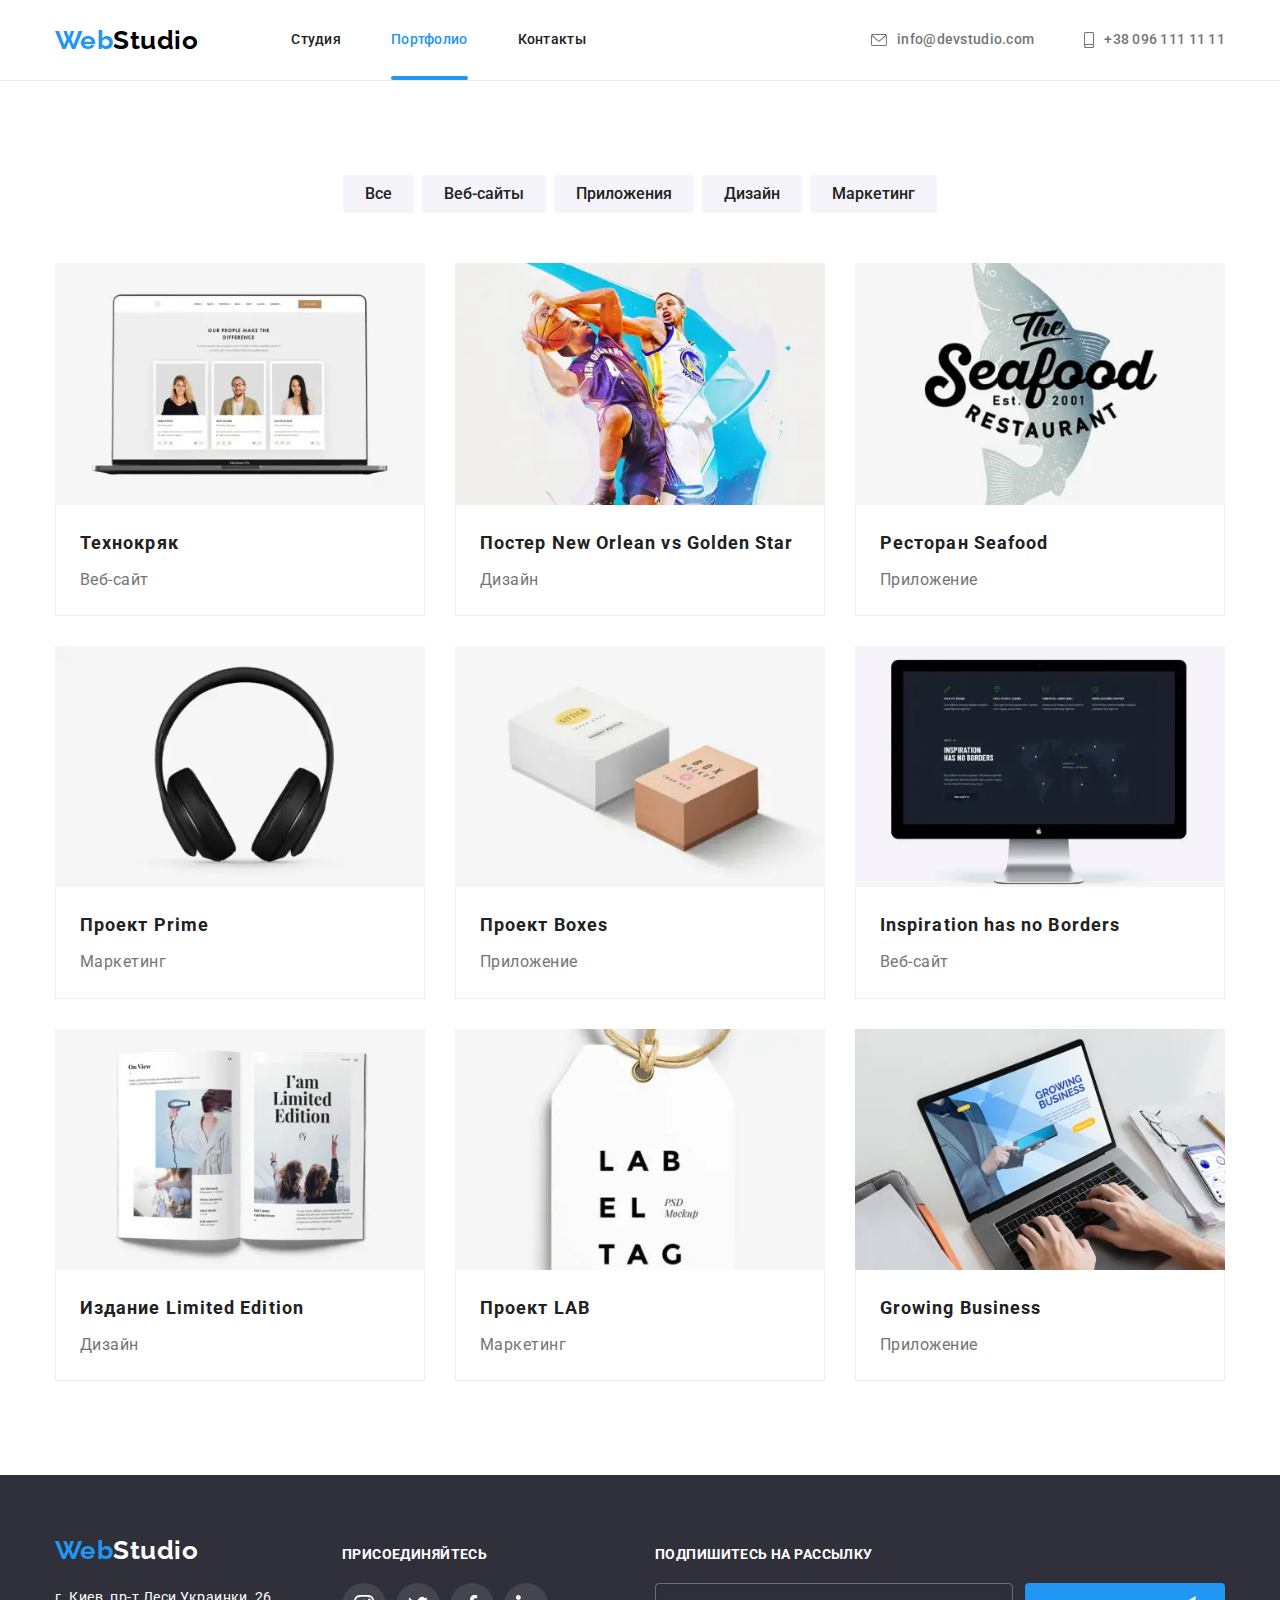
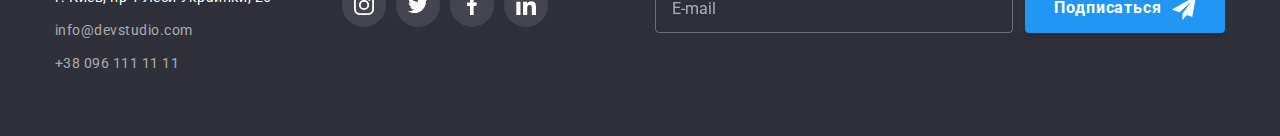
==== commit e93d1fd2: "bugs fixed" ====
--- a/portfolio.html
+++ b/portfolio.html
@@ -210,7 +210,7 @@
                             </div>
                             
                             <div class="portfolio-card__content-box">
-                                <h2 class="portfolio-card__title">Постер <span lang="en">Orlean vs Golden Star</span></h2>
+                                <h2 class="portfolio-card__title">Постер <span lang="en">New Orlean vs Golden Star</span></h2>
                                 <p class="portfolio-card__text">Дизайн</p>
                             </div>
                         </a>
--- a/css/main.min.css
+++ b/css/main.min.css
@@ -1 +1 @@
-.container{margin-left:auto;margin-right:auto;padding-left:15px;padding-right:15px}@media screen and (max-width: 767px){.container{max-width:480px}}@media screen and (min-width: 768px){.container{width:768px}}@media screen and (min-width: 1200px){.container{width:1200px}}.portfolio-set,.buttons-list,.address__list,.regular-costumers-list,.social-links,.our-team-list,.doings-list,.peculiarities-list,.menu-social-links,.contacts-list,.site-nav-list{list-style:none}.portfolio-card__title,.our-team-list__title,.peculiarities-list__title,.section__title{color:#212121}.section__title{margin-bottom:30px;font-weight:700;font-size:28px;line-height:1.17;text-align:center}@media screen and (min-width: 1200px){.section__title{margin-bottom:50px;font-size:36px}}.address__link,.menu-social-links__link,.contacts-list__link,.site-nav-list__link,.logo-link{text-decoration:none;color:inherit;-webkit-transition:color 250ms cubic-bezier(0.4, 0, 0.2, 1);transition:color 250ms cubic-bezier(0.4, 0, 0.2, 1)}.address__link:hover,.menu-social-links__link:hover,.contacts-list__link:hover,.site-nav-list__link:hover,.logo-link:hover,.address__link:focus,.menu-social-links__link:focus,.contacts-list__link:focus,.site-nav-list__link:focus,.logo-link:focus{color:#2196f3}.user-form-policy__checkbox,.regular-costumers-list__descr--visually-hidden,.social-linls__descr--visually-hidden,.section__title--visually-hidden{position:absolute;width:1px;height:1px;margin:-1px;border:0;padding:0;white-space:nowrap;-webkit-clip-path:inset(100%);clip-path:inset(100%);clip:rect(0 0 0 0);overflow:hidden}.portfolio-card__image,.our-team-list__image,.doings-list__image{display:block;max-width:100%;width:100%;height:auto}.contacts-list__item,.site-nav-list__item{font-weight:500;letter-spacing:.02em}@media screen and (min-width: 768px){.contacts-list__item,.site-nav-list__item{font-size:14px;line-height:1.14}}.mailing-form__label,.join-links__text{display:block;margin-bottom:20px;font-weight:700;font-size:14px;line-height:1.14;letter-spacing:.03em;text-transform:uppercase;color:#fff}html{scroll-behavior:smooth}body{background-color:#fff;color:#757575;font-family:"Roboto",sans-serif;letter-spacing:.03em}body.modal--open{overflow:hidden}h1,h2,h3,h4,h5,h6{margin:0}ul{padding:0;margin:0}p{margin:0}.button{width:200px;padding:10px 0;-webkit-box-shadow:0px 4px 4px rgba(0,0,0,.15);box-shadow:0px 4px 4px rgba(0,0,0,.15);border-radius:4px;border:none;font-weight:700;font-size:16px;line-height:1.88;letter-spacing:.06em;text-align:center;color:#fff;background-color:#2196f3;cursor:pointer;-webkit-transition:background-color 250ms cubic-bezier(0.4, 0, 0.2, 1);transition:background-color 250ms cubic-bezier(0.4, 0, 0.2, 1)}.button:hover,.button:focus{background-color:#188ce8}.button--centered{display:-webkit-box;display:-ms-flexbox;display:flex;-webkit-box-align:center;-ms-flex-align:center;align-items:center;-webkit-box-pack:center;-ms-flex-pack:center;justify-content:center;margin:0 auto}.button__icon{fill:currentColor;margin-left:10px}.section{padding-top:60px;padding-bottom:60px}@media screen and (min-width: 1200px){.section{padding-top:94px;padding-bottom:94px}}.section--padding-top-removed{padding-top:0;padding-bottom:60px}.section--hidden{display:none}@media screen and (min-width: 1200px){.section--hidden{display:block}}.section--accent{background-color:#f5f4fa}.header{position:relative;border-bottom:1px solid #ececec}@media screen and (min-width: 768px){.container--centered{display:-webkit-box;display:-ms-flexbox;display:flex;-webkit-box-align:center;-ms-flex-align:center;align-items:center;-webkit-box-pack:center;-ms-flex-pack:center;justify-content:center}}.logo-link{display:block;color:#2196f3;font-family:"Raleway",sans-serif;font-weight:700;font-size:24px;line-height:1.17}@media screen and (min-width: 1200px){.logo-link{font-size:26px;line-height:1.19}}.logo-link--footer{margin-bottom:20px}.logo-link__text{color:#000}.logo-link__text--footer{color:#fff}.menu-button{display:block;padding:0;height:40px;border:none;background-color:rgba(0,0,0,0)}@media screen and (min-width: 768px){.menu-button{display:none}}.menu-button--is-open{position:fixed;top:10px;right:15px;z-index:51}.menu-button__icon{fill:currentColor;color:#212121;-webkit-transition:color 250ms cubic-bezier(0.4, 0, 0.2, 1);transition:color 250ms cubic-bezier(0.4, 0, 0.2, 1)}.menu-button:focus .menu-button__icon,.menu-button:hover .menu-button__icon{color:#2196f3}.menu-button--is-open .menu-button__icon-menu{display:none}.menu-button__icon-cross{display:none}.menu-button--is-open .menu-button__icon-cross{display:block}.menu-container{display:none}@media screen and (max-width: 767px){.menu-container{position:fixed;top:0;left:0;width:100%;height:100%;padding:48px 40px;background-color:#fff;z-index:50;overflow-y:scroll}.menu-container.menu-container--is-open{display:-webkit-box;display:-ms-flexbox;display:flex;-webkit-box-orient:vertical;-webkit-box-direction:normal;-ms-flex-direction:column;flex-direction:column}}.site-nav{display:-webkit-box;display:-ms-flexbox;display:flex;-webkit-box-align:center;-ms-flex-align:center;align-items:center}@media screen and (max-width: 767px){.site-nav{-webkit-box-pack:justify;-ms-flex-pack:justify;justify-content:space-between;padding:10px 0}}@media screen and (max-width: 767px){.site-nav-list{display:none}.menu-container--is-open .site-nav-list{display:block}}@media screen and (min-width: 768px){.site-nav-list{display:-webkit-box;display:-ms-flexbox;display:flex;-webkit-box-orient:horizontal;-webkit-box-direction:normal;-ms-flex-direction:row;flex-direction:row;margin-left:88px}}@media screen and (min-width: 1200px){.site-nav-list{margin-left:93px}}.site-nav-list__item{font-size:40px;line-height:1.18;color:#212121}@media screen and (max-width: 767px){.site-nav-list__item{margin-bottom:32px}}@media screen and (min-width: 768px){.site-nav-list__item{display:-webkit-box;display:-ms-flexbox;display:flex;font-size:14px;line-height:1.14}.site-nav-list__item:not(:last-child){margin-right:50px}}@media screen and (min-width: 768px){.site-nav-list__item--current{color:#2196f3}}.site-nav-list__link{position:relative}@media screen and (min-width: 768px){.site-nav-list__link{padding:32px 0}.site-nav-list__item--current .site-nav-list__link::after{content:"";position:absolute;left:0;bottom:0;display:block;width:100%;height:4px;background-color:#2196f3;border-radius:2px}}@media screen and (max-width: 767px){.contacts-list{display:none}.menu-container--is-open .contacts-list{display:block;margin-top:auto}}@media screen and (min-width: 768px){.contacts-list{margin-left:auto}}@media screen and (min-width: 1200px){.contacts-list{display:-webkit-box;display:-ms-flexbox;display:flex}}.contacts-list__item{font-size:24px;line-height:1.17}@media screen and (max-width: 767px){.contacts-list__item:first-child{margin-bottom:32px}.contacts-list__item:last-child{margin-bottom:64px}}@media screen and (min-width: 768px)and (max-width: 1199px){.contacts-list__item{font-size:12px;line-height:1.14}.contacts-list__item:not(:last-child){margin-bottom:10px}}@media screen and (min-width: 1200px){.contacts-list__item{font-size:14px;line-height:1.14}.contacts-list__item:not(:last-child){margin-right:50px}}@media screen and (max-width: 767px){.contacts-list__item--active{font-size:34px;line-height:1.18;color:#2196f3}}@media screen and (min-width: 768px){.contacts-list__link{display:-webkit-box;display:-ms-flexbox;display:flex;-webkit-box-align:center;-ms-flex-align:center;align-items:center}}@media screen and (min-width: 1200px){.contacts-list__link{-webkit-box-pack:center;-ms-flex-pack:center;justify-content:center;padding:32px 0}}.contacts-list__icon{display:none}@media screen and (min-width: 768px){.contacts-list__icon{display:-webkit-box;display:-ms-flexbox;display:flex;margin-right:10px;fill:currentColor}}.menu-social-links{display:-webkit-box;display:-ms-flexbox;display:flex;-ms-flex-wrap:wrap;flex-wrap:wrap}.menu-social-links__item{font-weight:500;font-size:18px;line-height:1.22;letter-spacing:.02em;color:#2196f3}.menu-social-links__item:not(:last-child){padding-right:10px;border-right:1px solid rgba(33,33,33,.2)}.menu-social-links__item:not(:first-child){padding-left:10px}.hero{padding:118px 0;max-width:480px;height:400px;margin-left:auto;margin-right:auto;text-align:center;background-color:#2f303a;background-image:-webkit-gradient(linear, left top, right top, from(rgba(47, 48, 58, 0.4)), to(rgba(47, 48, 58, 0.4))),url(../images/hero-480.jpg);background-image:linear-gradient(to right, rgba(47, 48, 58, 0.4), rgba(47, 48, 58, 0.4)),url(../images/hero-480.jpg);background-size:cover;background-repeat:no-repeat;background-position:center}@media(min-device-pixel-ratio: 2),(-webkit-min-device-pixel-ratio: 2),(min-resolution: 192dpi),(min-resolution: 2dppx){.hero{background-image:-webkit-gradient(linear, left top, right top, from(rgba(47, 48, 58, 0.4)), to(rgba(47, 48, 58, 0.4))),url(../images/hero-480@2x.jpg);background-image:linear-gradient(to right, rgba(47, 48, 58, 0.4), rgba(47, 48, 58, 0.4)),url(../images/hero-480@2x.jpg)}}@media(min-device-pixel-ratio: 3),(-webkit-min-device-pixel-ratio: 3),(min-resolution: 288dpi),(min-resolution: 3dppx){.hero{background-image:-webkit-gradient(linear, left top, right top, from(rgba(47, 48, 58, 0.4)), to(rgba(47, 48, 58, 0.4))),url(../images/hero-480@3x.jpg);background-image:linear-gradient(to right, rgba(47, 48, 58, 0.4), rgba(47, 48, 58, 0.4)),url(../images/hero-480@3x.jpg)}}@media screen and (min-width: 768px){.hero{padding:118px 0;max-width:768px;height:400px;background-image:-webkit-gradient(linear, left top, right top, from(rgba(47, 48, 58, 0.4)), to(rgba(47, 48, 58, 0.4))),url(../images/hero-768.jpg);background-image:linear-gradient(to right, rgba(47, 48, 58, 0.4), rgba(47, 48, 58, 0.4)),url(../images/hero-768.jpg)}}@media screen and (min-width: 768px)and (min-device-pixel-ratio: 2),screen and (min-width: 768px)and (-webkit-min-device-pixel-ratio: 2),screen and (min-width: 768px)and (min-resolution: 192dpi),screen and (min-width: 768px)and (min-resolution: 2dppx){.hero{background-image:-webkit-gradient(linear, left top, right top, from(rgba(47, 48, 58, 0.4)), to(rgba(47, 48, 58, 0.4))),url(../images/hero-768@2x.jpg);background-image:linear-gradient(to right, rgba(47, 48, 58, 0.4), rgba(47, 48, 58, 0.4)),url(../images/hero-768@2x.jpg)}}@media screen and (min-width: 768px)and (min-device-pixel-ratio: 3),screen and (min-width: 768px)and (-webkit-min-device-pixel-ratio: 3),screen and (min-width: 768px)and (min-resolution: 288dpi),screen and (min-width: 768px)and (min-resolution: 3dppx){.hero{background-image:-webkit-gradient(linear, left top, right top, from(rgba(47, 48, 58, 0.4)), to(rgba(47, 48, 58, 0.4))),url(../images/hero-768@3x.jpg);background-image:linear-gradient(to right, rgba(47, 48, 58, 0.4), rgba(47, 48, 58, 0.4)),url(../images/hero-768@3x.jpg)}}@media screen and (min-width: 1200px){.hero{padding:200px 0;max-width:1600px;height:600px;background-image:-webkit-gradient(linear, left top, right top, from(rgba(47, 48, 58, 0.4)), to(rgba(47, 48, 58, 0.4))),url(../images/hero-1200.jpg);background-image:linear-gradient(to right, rgba(47, 48, 58, 0.4), rgba(47, 48, 58, 0.4)),url(../images/hero-1200.jpg)}}@media screen and (min-width: 1200px)and (min-device-pixel-ratio: 2),screen and (min-width: 1200px)and (-webkit-min-device-pixel-ratio: 2),screen and (min-width: 1200px)and (min-resolution: 192dpi),screen and (min-width: 1200px)and (min-resolution: 2dppx){.hero{background-image:-webkit-gradient(linear, left top, right top, from(rgba(47, 48, 58, 0.4)), to(rgba(47, 48, 58, 0.4))),url(../images/hero-1200@2x.jpg);background-image:linear-gradient(to right, rgba(47, 48, 58, 0.4), rgba(47, 48, 58, 0.4)),url(../images/hero-1200@2x.jpg)}}@media screen and (min-width: 1200px)and (min-device-pixel-ratio: 3),screen and (min-width: 1200px)and (-webkit-min-device-pixel-ratio: 3),screen and (min-width: 1200px)and (min-resolution: 288dpi),screen and (min-width: 1200px)and (min-resolution: 3dppx){.hero{background-image:-webkit-gradient(linear, left top, right top, from(rgba(47, 48, 58, 0.4)), to(rgba(47, 48, 58, 0.4))),url(../images/hero-1200@3x.jpg);background-image:linear-gradient(to right, rgba(47, 48, 58, 0.4), rgba(47, 48, 58, 0.4)),url(../images/hero-1200@3x.jpg)}}.hero__title{-webkit-box-sizing:content-box;box-sizing:content-box;margin:0 auto 30px;font-weight:900;font-size:26px;line-height:1.62;letter-spacing:.06em;text-transform:uppercase;color:#fff}@media screen and (min-width: 768px){.hero__title{width:360px;font-size:26px;line-height:1.62}}@media screen and (min-width: 1200px){.hero__title{width:696px;font-size:44px;line-height:1.36}}@media screen and (min-width: 768px){.peculiarities-list{display:-webkit-box;display:-ms-flexbox;display:flex;-webkit-box-align:center;-ms-flex-align:center;align-items:center;-webkit-box-pack:center;-ms-flex-pack:center;justify-content:center}}@media screen and (min-width: 768px)and (max-width: 1199px){.peculiarities-list{-ms-flex-wrap:wrap;flex-wrap:wrap;-webkit-box-align:baseline;-ms-flex-align:baseline;align-items:baseline;margin-top:-30px;margin-left:-30px}}@media screen and (max-width: 767px){.peculiarities-list__item:not(:last-child){margin-bottom:30px}}@media screen and (min-width: 768px)and (max-width: 1199px){.peculiarities-list__item{margin-top:30px;margin-left:30px;-ms-flex-preferred-size:calc((100% - 60px)/2);flex-basis:calc((100% - 60px)/2)}}@media screen and (min-width: 1200px){.peculiarities-list__item{-ms-flex-preferred-size:calc((100% - 90px)/4);flex-basis:calc((100% - 90px)/4)}.peculiarities-list__item:not(:last-child){margin-right:30px}}.peculiarities-list__icon{display:-webkit-box;display:-ms-flexbox;display:flex;-webkit-box-align:center;-ms-flex-align:center;align-items:center;-webkit-box-pack:center;-ms-flex-pack:center;justify-content:center;margin-bottom:30px;width:100%;height:120px;background-color:#f5f4fa}@media screen and (min-width: 1200px){.peculiarities-list__icon{width:270px}}.peculiarities-list__title{margin-bottom:10px;font-weight:700;font-size:14px;line-height:1.14;text-transform:uppercase}@media screen and (max-width: 767px){.peculiarities-list__title{text-align:center}}.peculiarities-list__text{font-size:14px;line-height:1.71}.doings-list{display:-webkit-box;display:-ms-flexbox;display:flex;-webkit-box-align:center;-ms-flex-align:center;align-items:center;-webkit-box-pack:center;-ms-flex-pack:center;justify-content:center}.doings-list__item{position:relative}.doings-list__item:not(:last-child){margin-right:30px}.doings-list__description{position:absolute;left:0;bottom:0;display:-webkit-box;display:-ms-flexbox;display:flex;-webkit-box-align:center;-ms-flex-align:center;align-items:center;-webkit-box-pack:center;-ms-flex-pack:center;justify-content:center;height:70px;width:100%;font-weight:700;font-size:14px;line-height:1.14;text-transform:uppercase;color:#fff;background-color:rgba(47,48,58,.8)}@media screen and (min-width: 768px){.our-team-list{display:-webkit-box;display:-ms-flexbox;display:flex;-webkit-box-align:center;-ms-flex-align:center;align-items:center;-webkit-box-pack:center;-ms-flex-pack:center;justify-content:center}}@media screen and (min-width: 768px)and (max-width: 1199px){.our-team-list{-ms-flex-wrap:wrap;flex-wrap:wrap;margin-top:-30px;margin-left:-30px}}.our-team-list__item{-webkit-box-shadow:0px 1px 3px rgba(0,0,0,.12),0px 1px 1px rgba(0,0,0,.14),0px 2px 1px rgba(0,0,0,.2);box-shadow:0px 1px 3px rgba(0,0,0,.12),0px 1px 1px rgba(0,0,0,.14),0px 2px 1px rgba(0,0,0,.2);border-radius:0px 0px 4px 4px;background-color:#fff}@media screen and (max-width: 767px){.our-team-list__item:not(:last-child){margin-bottom:30px}}@media screen and (min-width: 768px)and (max-width: 1199px){.our-team-list__item{margin-top:30px;margin-left:30px;-ms-flex-preferred-size:calc((100% - 60px)/2);flex-basis:calc((100% - 60px)/2)}}@media screen and (min-width: 1200px){.our-team-list__item{-ms-flex-preferred-size:calc((100% - 90px)/4);flex-basis:calc((100% - 90px)/4)}.our-team-list__item:not(:last-child){margin-right:30px}}.our-team-list__card{padding-top:30px;padding-bottom:24px}@media screen and (min-width: 1200px){.our-team-list__card{padding:30px 32px}}.our-team-list__text,.our-team-list__title{font-size:16px;line-height:1.19;text-align:center}.our-team-list__title{margin-bottom:10px;font-weight:500}.our-team-list__text{margin-bottom:16px}.social-links{display:-webkit-box;display:-ms-flexbox;display:flex;-webkit-box-align:center;-ms-flex-align:center;align-items:center;-webkit-box-pack:center;-ms-flex-pack:center;justify-content:center}.social-links__item{width:44px;height:44px}.social-links__item:not(:last-child){margin-right:10px}.social-links__link{display:-webkit-box;display:-ms-flexbox;display:flex;-webkit-box-align:center;-ms-flex-align:center;align-items:center;-webkit-box-pack:center;-ms-flex-pack:center;justify-content:center;padding:12px;width:100%;height:100%;border:none;border-radius:50%;color:#afb1b8;-webkit-transition:color 250ms cubic-bezier(0.4, 0, 0.2, 1),background-color 250ms cubic-bezier(0.4, 0, 0.2, 1);transition:color 250ms cubic-bezier(0.4, 0, 0.2, 1),background-color 250ms cubic-bezier(0.4, 0, 0.2, 1)}.social-links__link:hover,.social-links__link:focus{color:#fff;background-color:#2196f3;outline:0px solid #fff}.social-links__link--footer{color:#fff;background-color:rgba(255,255,255,.1);border-radius:50%}.social-links__icon{fill:currentColor}.regular-costumers-list{display:-webkit-box;display:-ms-flexbox;display:flex;-webkit-box-align:center;-ms-flex-align:center;align-items:center;-webkit-box-pack:center;-ms-flex-pack:center;justify-content:center}@media screen and (max-width: 1199px){.regular-costumers-list{-ms-flex-wrap:wrap;flex-wrap:wrap;margin-left:-30px;margin-top:-30px}}.regular-costumers-list__item{height:92px;-ms-flex-preferred-size:calc((100% - 60px)/2);flex-basis:calc((100% - 60px)/2);margin-left:30px;margin-top:30px}@media screen and (min-width: 768px){.regular-costumers-list__item{-ms-flex-preferred-size:calc((100% - 90px)/3);flex-basis:calc((100% - 90px)/3)}}@media screen and (min-width: 1200px){.regular-costumers-list__item{width:170px}.regular-costumers-list__item:not(:last-child){margin-right:30px}}.regular-costumers-list__link{display:-webkit-inline-box;display:-ms-inline-flexbox;display:inline-flex;-webkit-box-align:center;-ms-flex-align:center;align-items:center;-webkit-box-pack:center;-ms-flex-pack:center;justify-content:center;width:100%;height:100%;border-width:1px;border-style:solid;color:#afb1b8;-webkit-transition:color 250ms cubic-bezier(0.4, 0, 0.2, 1),border-color 250ms cubic-bezier(0.4, 0, 0.2, 1);transition:color 250ms cubic-bezier(0.4, 0, 0.2, 1),border-color 250ms cubic-bezier(0.4, 0, 0.2, 1)}.regular-costumers-list__link:hover,.regular-costumers-list__link:focus{color:#2196f3;border-color:#2196f3;outline:0px solid #fff}.regular-costumers-list__icon{fill:currentColor}.footer{padding-top:60px;padding-bottom:60px;background-color:#2f303a}@media screen and (min-width: 1200px){.footer__container{display:-webkit-box;display:-ms-flexbox;display:flex;-webkit-box-align:baseline;-ms-flex-align:baseline;align-items:baseline}}@media screen and (min-width: 768px){.footer__box{display:-webkit-box;display:-ms-flexbox;display:flex;-webkit-box-align:baseline;-ms-flex-align:baseline;align-items:baseline}}@media screen and (min-width: 768px)and (max-width: 1199px){.footer__box{-ms-flex-pack:distribute;justify-content:space-around;margin-bottom:60px}}@media screen and (max-width: 767px){.address{margin-bottom:60px}}@media screen and (max-width: 1199px){.address{text-align:center}}@media screen and (min-width: 1200px){.address{margin-right:70px}}.address__contacts{font-style:normal}.address__item:not(:last-child){margin-bottom:8px}@media screen and (min-width: 1200px){.address__item:not(:last-child){margin-bottom:9px}}.address__link{font-size:14px;line-height:1.71;color:#fff}.address__link--transparency{color:rgba(255,255,255,.6)}@media screen and (max-width: 767px){.join-links{margin-bottom:60px}}@media screen and (max-width: 1199px){.join-links__text{text-align:center}}@media screen and (max-width: 1199px){.mailing-form{text-align:center}}@media screen and (min-width: 1200px){.mailing-form{margin-left:auto}}@media screen and (min-width: 1200px){.mailing-form__send-block{display:-webkit-box;display:-ms-flexbox;display:flex;-webkit-box-orient:horizontal;-webkit-box-direction:normal;-ms-flex-direction:row;flex-direction:row}}.mailing-form__input{padding:0 0 0 16px;width:100%;height:50px;color:#fff;font-weight:400;font-size:16px;line-height:1.25;border-width:1px;border-style:solid;border-color:rgba(255,255,255,.3);border-radius:4px;-webkit-filter:drop-shadow(0px 4px 4px rgba(0, 0, 0, 0.15));filter:drop-shadow(0px 4px 4px rgba(0, 0, 0, 0.15));background-color:rgba(0,0,0,0)}.mailing-form__input:focus{outline:1px solid #fff}.mailing-form__input::-webkit-input-placeholder{color:rgba(255,255,255,.6)}.mailing-form__input::-moz-placeholder{color:rgba(255,255,255,.6)}.mailing-form__input:-ms-input-placeholder{color:rgba(255,255,255,.6)}.mailing-form__input::-ms-input-placeholder{color:rgba(255,255,255,.6)}.mailing-form__input::placeholder{color:rgba(255,255,255,.6)}@media screen and (min-width: 768px)and (max-width: 1199px){.mailing-form__input{width:450px}}@media screen and (max-width: 1199px){.mailing-form__input{margin-bottom:20px}}@media screen and (min-width: 1200px){.mailing-form__input{margin-right:12px;width:358px}}.backdrop{position:fixed;top:0;left:0;width:100%;height:100%;background-color:rgba(0,0,0,.1);overflow-y:scroll;opacity:1;visibility:visible;-webkit-transition:opacity 250ms cubic-bezier(0.4, 0, 0.2, 1),visibility 250ms cubic-bezier(0.4, 0, 0.2, 1);transition:opacity 250ms cubic-bezier(0.4, 0, 0.2, 1),visibility 250ms cubic-bezier(0.4, 0, 0.2, 1)}.backdrop--is-hidden{visibility:hidden;opacity:0;pointer-events:none}.modal{position:absolute;top:50%;left:50%;padding:40px;border-radius:4px;background-color:#fff;-webkit-box-shadow:0px 1px 3px rgba(0,0,0,.12),0px 1px 1px rgba(0,0,0,.14),0px 2px 1px rgba(0,0,0,.2);box-shadow:0px 1px 3px rgba(0,0,0,.12),0px 1px 1px rgba(0,0,0,.14),0px 2px 1px rgba(0,0,0,.2);-webkit-transform:translate(-50%, -50%) scale(1);transform:translate(-50%, -50%) scale(1);-webkit-transition:-webkit-transform 250ms cubic-bezier(0.4, 0, 0.2, 1);transition:-webkit-transform 250ms cubic-bezier(0.4, 0, 0.2, 1);transition:transform 250ms cubic-bezier(0.4, 0, 0.2, 1);transition:transform 250ms cubic-bezier(0.4, 0, 0.2, 1), -webkit-transform 250ms cubic-bezier(0.4, 0, 0.2, 1)}.backdrop--is-hidden .modal{-webkit-transform:translate(-50%, -50%) scale(0.5);transform:translate(-50%, -50%) scale(0.5)}@media screen and (max-height: 660px){.modal{top:15px;-webkit-transform:translate(-50%, 0);transform:translate(-50%, 0)}}@media screen and (max-width: 1199px){.modal{max-width:450px;width:100%}}.modal-close-button{position:absolute;right:8px;top:8px;width:30px;height:30px;border:1px solid rgba(0,0,0,.1);border-radius:50%;background-color:inherit;cursor:pointer;-webkit-transition:color 250ms cubic-bezier(0.4, 0, 0.2, 1);transition:color 250ms cubic-bezier(0.4, 0, 0.2, 1)}.modal-close-button:hover,.modal-close-button:focus{color:#2196f3}.modal-close-button__icon{display:-webkit-box;display:-ms-flexbox;display:flex;-webkit-box-align:center;-ms-flex-align:center;align-items:center;-webkit-box-pack:center;-ms-flex-pack:center;justify-content:center;fill:currentColor}.user-form{width:100%}.user-form__title{margin-bottom:12px;font-weight:700;font-size:20px;line-height:1.5;text-align:center;color:#212121}@media screen and (min-width: 1200px){.user-form__title{line-height:1.15}}.user-form__field{display:-webkit-box;display:-ms-flexbox;display:flex;-webkit-box-orient:vertical;-webkit-box-direction:normal;-ms-flex-direction:column;flex-direction:column}.user-form__field:not(:last-child){margin-bottom:10px}.user-form__field--comment{margin-bottom:20px}.user-form__label{margin-bottom:4px;font-weight:400;font-size:12px;line-height:1.17;letter-spacing:.01em}.user-form__input-box{position:relative;color:#212121;-webkit-transition:color 250ms cubic-bezier(0.4, 0, 0.2, 1);transition:color 250ms cubic-bezier(0.4, 0, 0.2, 1)}.user-form__input-box:hover,.user-form__label:hover+.user-form__input-box{color:#2196f3}.user-form__comment,.user-form__input{display:block;width:100%;padding:12px;padding-left:42px;color:#212121;border:1px solid rgba(33,33,33,.2);border-radius:4px;cursor:pointer;-webkit-transition:border-color 250ms cubic-bezier(0.4, 0, 0.2, 1),outline 250ms cubic-bezier(0.4, 0, 0.2, 1);transition:border-color 250ms cubic-bezier(0.4, 0, 0.2, 1),outline 250ms cubic-bezier(0.4, 0, 0.2, 1)}.user-form__comment:hover,.user-form__input:hover,.user-form__comment:focus,.user-form__input:focus{border-color:#2196f3;outline:1px solid #2196f3}.user-form__icon{position:absolute;top:50%;left:12px;display:inline-block;fill:currentColor;-webkit-transform:translateY(-50%);transform:translateY(-50%);-webkit-transition:color 250ms cubic-bezier(0.4, 0, 0.2, 1);transition:color 250ms cubic-bezier(0.4, 0, 0.2, 1)}.user-form__input:hover+.user-form__icon,.user-form__input:focus+.user-form__icon{color:#2196f3}.user-form__comment{padding:12px 16px;resize:none;font-weight:400;font-size:14px;line-height:1.14;letter-spacing:.01em}.user-form__comment::-webkit-input-placeholder{color:rgba(117,117,117,.5)}.user-form__comment::-moz-placeholder{color:rgba(117,117,117,.5)}.user-form__comment:-ms-input-placeholder{color:rgba(117,117,117,.5)}.user-form__comment::-ms-input-placeholder{color:rgba(117,117,117,.5)}.user-form__comment::placeholder{color:rgba(117,117,117,.5)}.user-form-policy{display:-webkit-box;display:-ms-flexbox;display:flex;-webkit-box-align:center;-ms-flex-align:center;align-items:center;-ms-flex-pack:distribute;justify-content:space-around;margin-bottom:30px;font-weight:400;font-size:12px;line-height:1.17}@media screen and (min-width: 1200px){.user-form-policy{font-size:14px;line-height:1.71}}.user-form-policy__icon-box{position:relative;margin-right:5px;width:16px;height:15px;border:2px solid #212121;border-radius:4px;-webkit-transition:background-color 250ms cubic-bezier(0.4, 0, 0.2, 1),border-color 250ms cubic-bezier(0.4, 0, 0.2, 1);transition:background-color 250ms cubic-bezier(0.4, 0, 0.2, 1),border-color 250ms cubic-bezier(0.4, 0, 0.2, 1)}.user-form-policy__checkbox:checked+.user-form-policy__icon-box{background-color:#2196f3;border-color:#2196f3}.user-form-policy__icon{position:absolute;top:50%;left:50%;-webkit-transform:translate(-50%, -50%);transform:translate(-50%, -50%)}.user-form-policy__link{color:#2196f3}.buttons-list{display:-webkit-box;display:-ms-flexbox;display:flex;-ms-flex-wrap:wrap;flex-wrap:wrap;margin-bottom:25px}@media screen and (min-width: 768px){.buttons-list{-webkit-box-pack:center;-ms-flex-pack:center;justify-content:center;margin-bottom:30px}}@media screen and (min-width: 1200px){.buttons-list{margin-bottom:50px}}.buttons-list__item:not(:last-child){margin-right:8px}@media screen and (max-width: 767px){.buttons-list__item{margin-bottom:15px}}.buttons-list__button{padding:6px 22px;border-radius:4px;border:none;font-weight:500;font-size:16px;line-height:1.62;color:#212121;background:#f5f4fa;cursor:pointer;-webkit-transition:color 250ms cubic-bezier(0.4, 0, 0.2, 1),background-color 250ms cubic-bezier(0.4, 0, 0.2, 1),-webkit-box-shadow 250ms cubic-bezier(0.4, 0, 0.2, 1);transition:color 250ms cubic-bezier(0.4, 0, 0.2, 1),background-color 250ms cubic-bezier(0.4, 0, 0.2, 1),-webkit-box-shadow 250ms cubic-bezier(0.4, 0, 0.2, 1);transition:color 250ms cubic-bezier(0.4, 0, 0.2, 1),background-color 250ms cubic-bezier(0.4, 0, 0.2, 1),box-shadow 250ms cubic-bezier(0.4, 0, 0.2, 1);transition:color 250ms cubic-bezier(0.4, 0, 0.2, 1),background-color 250ms cubic-bezier(0.4, 0, 0.2, 1),box-shadow 250ms cubic-bezier(0.4, 0, 0.2, 1),-webkit-box-shadow 250ms cubic-bezier(0.4, 0, 0.2, 1)}.buttons-list__button:hover,.buttons-list__button:focus{color:#fff;background-color:#2196f3;-webkit-box-shadow:0px 3px 1px rgba(0,0,0,.1),0px 1px 2px rgba(0,0,0,.08),0px 2px 2px rgba(0,0,0,.12);box-shadow:0px 3px 1px rgba(0,0,0,.1),0px 1px 2px rgba(0,0,0,.08),0px 2px 2px rgba(0,0,0,.12)}.portfolio-set{display:-webkit-box;display:-ms-flexbox;display:flex;-ms-flex-wrap:wrap;flex-wrap:wrap}@media screen and (min-width: 768px){.portfolio-set{margin-left:-30px;margin-top:-30px}}@media screen and (max-width: 1199px){.portfolio-set{max-width:768px}}@media screen and (max-width: 767px){.portfolio-card{width:100%;max-width:480px}.portfolio-card:not(:last-child){margin-bottom:30px}}@media screen and (min-width: 768px){.portfolio-card{display:-webkit-box;display:-ms-flexbox;display:flex;-ms-flex-preferred-size:calc((100% - 60px)/2);flex-basis:calc((100% - 60px)/2);margin-left:30px;margin-top:30px}}@media screen and (min-width: 1200px){.portfolio-card{-ms-flex-preferred-size:calc((100% - 90px)/3);flex-basis:calc((100% - 90px)/3)}}.portfolio-card__link{text-decoration:none;color:inherit;-webkit-transition:-webkit-box-shadow 250ms cubic-bezier(0.4, 0, 0.2, 1);transition:-webkit-box-shadow 250ms cubic-bezier(0.4, 0, 0.2, 1);transition:box-shadow 250ms cubic-bezier(0.4, 0, 0.2, 1);transition:box-shadow 250ms cubic-bezier(0.4, 0, 0.2, 1), -webkit-box-shadow 250ms cubic-bezier(0.4, 0, 0.2, 1)}.portfolio-card__link:hover,.portfolio-card__link:focus{display:block;-webkit-box-shadow:0px 1px 1px rgba(0,0,0,.12),0px 4px 4px rgba(0,0,0,.06),1px 4px 6px rgba(0,0,0,.16);box-shadow:0px 1px 1px rgba(0,0,0,.12),0px 4px 4px rgba(0,0,0,.06),1px 4px 6px rgba(0,0,0,.16)}.portfolio-card__image-box{position:relative;overflow:hidden}.portfolio-card__description{display:-webkit-box;display:-ms-flexbox;display:flex;-webkit-box-align:center;-ms-flex-align:center;align-items:center;-webkit-box-pack:center;-ms-flex-pack:center;justify-content:center;position:absolute;left:0;top:0;width:100%;height:100%;padding-right:24px;padding-left:24px;line-height:1.56;color:#fff;background-color:rgba(33,150,243,.9);-webkit-transform:translateY(100%);transform:translateY(100%);-webkit-transition:-webkit-transform 250ms cubic-bezier(0.4, 0, 0.2, 1);transition:-webkit-transform 250ms cubic-bezier(0.4, 0, 0.2, 1);transition:transform 250ms cubic-bezier(0.4, 0, 0.2, 1);transition:transform 250ms cubic-bezier(0.4, 0, 0.2, 1), -webkit-transform 250ms cubic-bezier(0.4, 0, 0.2, 1)}.portfolio-card__link:hover .portfolio-card__description{-webkit-transform:translateY(0);transform:translateY(0)}.portfolio-card__content-box{-ms-flex-preferred-size:100%;flex-basis:100%;padding:20px 24px;border-width:1px;border-style:solid;border-color:#eee;border-top:none;background:#fff}.portfolio-card__title{margin-bottom:4px;font-weight:700;font-size:18px;line-height:2;letter-spacing:.06em;color:#212121}.portfolio-card__text{font-size:16px;line-height:1.88}/*# sourceMappingURL=main.min.css.map */+.container{margin-left:auto;margin-right:auto;padding-left:15px;padding-right:15px}@media screen and (max-width: 767px){.container{max-width:480px}}@media screen and (min-width: 768px){.container{width:768px}}@media screen and (min-width: 1200px){.container{width:1200px}}.portfolio-set,.buttons-list,.address__list,.regular-costumers-list,.social-links,.our-team-list,.doings-list,.peculiarities-list,.menu-social-links,.contacts-list,.site-nav-list{list-style:none}.portfolio-card__title,.our-team-list__title,.peculiarities-list__title,.section__title{color:#212121}.section__title{margin-bottom:30px;font-weight:700;font-size:28px;line-height:1.17;text-align:center}@media screen and (min-width: 1200px){.section__title{margin-bottom:50px;font-size:36px}}.address__link,.menu-social-links__link,.contacts-list__link,.site-nav-list__link,.logo-link{text-decoration:none;color:inherit;-webkit-transition:color 250ms cubic-bezier(0.4, 0, 0.2, 1);transition:color 250ms cubic-bezier(0.4, 0, 0.2, 1)}.address__link:hover,.menu-social-links__link:hover,.contacts-list__link:hover,.site-nav-list__link:hover,.logo-link:hover,.address__link:focus,.menu-social-links__link:focus,.contacts-list__link:focus,.site-nav-list__link:focus,.logo-link:focus{color:#2196f3}.user-form-policy__checkbox,.regular-costumers-list__descr--visually-hidden,.social-linls__descr--visually-hidden,.section__title--visually-hidden{position:absolute;width:1px;height:1px;margin:-1px;border:0;padding:0;white-space:nowrap;-webkit-clip-path:inset(100%);clip-path:inset(100%);clip:rect(0 0 0 0);overflow:hidden}.portfolio-card__image,.our-team-list__image,.doings-list__image{display:block;max-width:100%;width:100%;height:auto}.contacts-list__item,.site-nav-list__item{font-weight:500;letter-spacing:.02em}@media screen and (min-width: 768px){.contacts-list__item,.site-nav-list__item{font-size:14px;line-height:1.14}}.mailing-form__label,.join-links__text{display:block;margin-bottom:20px;font-weight:700;font-size:14px;line-height:1.14;letter-spacing:.03em;text-transform:uppercase;color:#fff}html{scroll-behavior:smooth}body{background-color:#fff;color:#757575;font-family:"Roboto",sans-serif;letter-spacing:.03em}body.modal--open{overflow:hidden}h1,h2,h3,h4,h5,h6{margin:0}ul{padding:0;margin:0}p{margin:0}.button{width:200px;padding:10px 0;-webkit-box-shadow:0px 4px 4px rgba(0,0,0,.15);box-shadow:0px 4px 4px rgba(0,0,0,.15);border-radius:4px;border:none;font-weight:700;font-size:16px;line-height:1.88;letter-spacing:.06em;text-align:center;color:#fff;background-color:#2196f3;cursor:pointer;-webkit-transition:background-color 250ms cubic-bezier(0.4, 0, 0.2, 1);transition:background-color 250ms cubic-bezier(0.4, 0, 0.2, 1)}.button:hover,.button:focus{background-color:#188ce8}.button--centered{display:-webkit-box;display:-ms-flexbox;display:flex;-webkit-box-align:center;-ms-flex-align:center;align-items:center;-webkit-box-pack:center;-ms-flex-pack:center;justify-content:center;margin:0 auto}.button__icon{fill:currentColor;margin-left:10px}.section{padding-top:60px;padding-bottom:60px}@media screen and (min-width: 1200px){.section{padding-top:94px;padding-bottom:94px}}.section--padding-top-removed{padding-top:0;padding-bottom:60px}.section--hidden{display:none}@media screen and (min-width: 1200px){.section--hidden{display:block}}.section--accent{background-color:#f5f4fa}.header{position:relative;border-bottom:1px solid #ececec}@media screen and (min-width: 768px){.container--centered{display:-webkit-box;display:-ms-flexbox;display:flex;-webkit-box-align:center;-ms-flex-align:center;align-items:center;-webkit-box-pack:center;-ms-flex-pack:center;justify-content:center}}.logo-link{display:block;color:#2196f3;font-family:"Raleway",sans-serif;font-weight:700;font-size:24px;line-height:1.17}@media screen and (min-width: 1200px){.logo-link{font-size:26px;line-height:1.19}}.logo-link--footer{margin-bottom:20px}.logo-link__text{color:#000}.logo-link__text--footer{color:#fff}.menu-button{display:block;padding:0;height:40px;border:none;background-color:rgba(0,0,0,0)}@media screen and (min-width: 768px){.menu-button{display:none}}.menu-button--is-open{position:fixed;top:10px;right:15px;z-index:51}.menu-button__icon{fill:currentColor;color:#212121;-webkit-transition:color 250ms cubic-bezier(0.4, 0, 0.2, 1);transition:color 250ms cubic-bezier(0.4, 0, 0.2, 1)}.menu-button:focus .menu-button__icon,.menu-button:hover .menu-button__icon{color:#2196f3}.menu-button--is-open .menu-button__icon-menu{display:none}.menu-button__icon-cross{display:none}.menu-button--is-open .menu-button__icon-cross{display:block}.menu-container{display:none}@media screen and (max-width: 767px){.menu-container{position:fixed;top:0;left:0;width:100%;height:100%;padding:48px 40px;background-color:#fff;z-index:50;overflow-y:scroll}.menu-container.menu-container--is-open{display:-webkit-box;display:-ms-flexbox;display:flex;-webkit-box-orient:vertical;-webkit-box-direction:normal;-ms-flex-direction:column;flex-direction:column}}.site-nav{display:-webkit-box;display:-ms-flexbox;display:flex;-webkit-box-align:center;-ms-flex-align:center;align-items:center}@media screen and (max-width: 767px){.site-nav{-webkit-box-pack:justify;-ms-flex-pack:justify;justify-content:space-between;padding:10px 0}}@media screen and (max-width: 767px){.site-nav-list{display:none}.menu-container--is-open .site-nav-list{display:block}}@media screen and (min-width: 768px){.site-nav-list{display:-webkit-box;display:-ms-flexbox;display:flex;-webkit-box-orient:horizontal;-webkit-box-direction:normal;-ms-flex-direction:row;flex-direction:row;margin-left:88px}}@media screen and (min-width: 1200px){.site-nav-list{margin-left:93px}}.site-nav-list__item{font-size:40px;line-height:1.18;color:#212121}@media screen and (max-width: 767px){.site-nav-list__item{margin-bottom:32px}}@media screen and (min-width: 768px){.site-nav-list__item{display:-webkit-box;display:-ms-flexbox;display:flex;font-size:14px;line-height:1.14}.site-nav-list__item:not(:last-child){margin-right:50px}}@media screen and (min-width: 768px){.site-nav-list__item--current{color:#2196f3}}.site-nav-list__link{position:relative}@media screen and (min-width: 768px){.site-nav-list__link{padding:32px 0}.site-nav-list__item--current .site-nav-list__link::after{content:"";position:absolute;left:0;bottom:0;display:block;width:100%;height:4px;background-color:#2196f3;border-radius:2px}}@media screen and (max-width: 767px){.contacts-list{display:none}.menu-container--is-open .contacts-list{display:block;margin-top:auto}}@media screen and (min-width: 768px){.contacts-list{margin-left:auto}}@media screen and (min-width: 1200px){.contacts-list{display:-webkit-box;display:-ms-flexbox;display:flex}}.contacts-list__item{font-size:24px;line-height:1.17}@media screen and (max-width: 767px){.contacts-list__item:first-child{margin-bottom:32px}.contacts-list__item:last-child{margin-bottom:64px}}@media screen and (min-width: 768px)and (max-width: 1199px){.contacts-list__item{font-size:12px;line-height:1.14}.contacts-list__item:not(:last-child){margin-bottom:10px}}@media screen and (min-width: 1200px){.contacts-list__item{font-size:14px;line-height:1.14}.contacts-list__item:not(:last-child){margin-right:50px}}@media screen and (max-width: 767px){.contacts-list__item--active{font-size:34px;line-height:1.18;color:#2196f3}}@media screen and (min-width: 768px){.contacts-list__link{display:-webkit-box;display:-ms-flexbox;display:flex;-webkit-box-align:center;-ms-flex-align:center;align-items:center}}@media screen and (min-width: 1200px){.contacts-list__link{-webkit-box-pack:center;-ms-flex-pack:center;justify-content:center;padding:32px 0}}.contacts-list__icon{display:none}@media screen and (min-width: 768px){.contacts-list__icon{display:-webkit-box;display:-ms-flexbox;display:flex;margin-right:10px;fill:currentColor}}.menu-social-links{display:-webkit-box;display:-ms-flexbox;display:flex;-ms-flex-wrap:wrap;flex-wrap:wrap}.menu-social-links__item{font-weight:500;font-size:18px;line-height:1.22;letter-spacing:.02em;color:#2196f3}.menu-social-links__item:not(:last-child){padding-right:10px;border-right:1px solid rgba(33,33,33,.2)}.menu-social-links__item:not(:first-child){padding-left:10px}.hero{padding:118px 0;max-width:480px;height:400px;margin-left:auto;margin-right:auto;text-align:center;background-color:#2f303a;background-image:-webkit-gradient(linear, left top, right top, from(rgba(47, 48, 58, 0.4)), to(rgba(47, 48, 58, 0.4))),url(../images/hero-480.jpg);background-image:linear-gradient(to right, rgba(47, 48, 58, 0.4), rgba(47, 48, 58, 0.4)),url(../images/hero-480.jpg);background-size:cover;background-repeat:no-repeat;background-position:center}@media(min-device-pixel-ratio: 2),(-webkit-min-device-pixel-ratio: 2),(min-resolution: 192dpi),(min-resolution: 2dppx){.hero{background-image:-webkit-gradient(linear, left top, right top, from(rgba(47, 48, 58, 0.4)), to(rgba(47, 48, 58, 0.4))),url(../images/hero-480@2x.jpg);background-image:linear-gradient(to right, rgba(47, 48, 58, 0.4), rgba(47, 48, 58, 0.4)),url(../images/hero-480@2x.jpg)}}@media(min-device-pixel-ratio: 3),(-webkit-min-device-pixel-ratio: 3),(min-resolution: 288dpi),(min-resolution: 3dppx){.hero{background-image:-webkit-gradient(linear, left top, right top, from(rgba(47, 48, 58, 0.4)), to(rgba(47, 48, 58, 0.4))),url(../images/hero-480@3x.jpg);background-image:linear-gradient(to right, rgba(47, 48, 58, 0.4), rgba(47, 48, 58, 0.4)),url(../images/hero-480@3x.jpg)}}@media screen and (min-width: 768px){.hero{padding:118px 0;max-width:768px;height:400px;background-image:-webkit-gradient(linear, left top, right top, from(rgba(47, 48, 58, 0.4)), to(rgba(47, 48, 58, 0.4))),url(../images/hero-768.jpg);background-image:linear-gradient(to right, rgba(47, 48, 58, 0.4), rgba(47, 48, 58, 0.4)),url(../images/hero-768.jpg)}}@media screen and (min-width: 768px)and (min-device-pixel-ratio: 2),screen and (min-width: 768px)and (-webkit-min-device-pixel-ratio: 2),screen and (min-width: 768px)and (min-resolution: 192dpi),screen and (min-width: 768px)and (min-resolution: 2dppx){.hero{background-image:-webkit-gradient(linear, left top, right top, from(rgba(47, 48, 58, 0.4)), to(rgba(47, 48, 58, 0.4))),url(../images/hero-768@2x.jpg);background-image:linear-gradient(to right, rgba(47, 48, 58, 0.4), rgba(47, 48, 58, 0.4)),url(../images/hero-768@2x.jpg)}}@media screen and (min-width: 768px)and (min-device-pixel-ratio: 3),screen and (min-width: 768px)and (-webkit-min-device-pixel-ratio: 3),screen and (min-width: 768px)and (min-resolution: 288dpi),screen and (min-width: 768px)and (min-resolution: 3dppx){.hero{background-image:-webkit-gradient(linear, left top, right top, from(rgba(47, 48, 58, 0.4)), to(rgba(47, 48, 58, 0.4))),url(../images/hero-768@3x.jpg);background-image:linear-gradient(to right, rgba(47, 48, 58, 0.4), rgba(47, 48, 58, 0.4)),url(../images/hero-768@3x.jpg)}}@media screen and (min-width: 1200px){.hero{padding:200px 0;max-width:1600px;height:600px;background-image:-webkit-gradient(linear, left top, right top, from(rgba(47, 48, 58, 0.4)), to(rgba(47, 48, 58, 0.4))),url(../images/hero-1200.jpg);background-image:linear-gradient(to right, rgba(47, 48, 58, 0.4), rgba(47, 48, 58, 0.4)),url(../images/hero-1200.jpg)}}@media screen and (min-width: 1200px)and (min-device-pixel-ratio: 2),screen and (min-width: 1200px)and (-webkit-min-device-pixel-ratio: 2),screen and (min-width: 1200px)and (min-resolution: 192dpi),screen and (min-width: 1200px)and (min-resolution: 2dppx){.hero{background-image:-webkit-gradient(linear, left top, right top, from(rgba(47, 48, 58, 0.4)), to(rgba(47, 48, 58, 0.4))),url(../images/hero-1200@2x.jpg);background-image:linear-gradient(to right, rgba(47, 48, 58, 0.4), rgba(47, 48, 58, 0.4)),url(../images/hero-1200@2x.jpg)}}@media screen and (min-width: 1200px)and (min-device-pixel-ratio: 3),screen and (min-width: 1200px)and (-webkit-min-device-pixel-ratio: 3),screen and (min-width: 1200px)and (min-resolution: 288dpi),screen and (min-width: 1200px)and (min-resolution: 3dppx){.hero{background-image:-webkit-gradient(linear, left top, right top, from(rgba(47, 48, 58, 0.4)), to(rgba(47, 48, 58, 0.4))),url(../images/hero-1200@3x.jpg);background-image:linear-gradient(to right, rgba(47, 48, 58, 0.4), rgba(47, 48, 58, 0.4)),url(../images/hero-1200@3x.jpg)}}.hero__title{-webkit-box-sizing:content-box;box-sizing:content-box;margin:0 auto 30px;font-weight:900;font-size:26px;line-height:1.62;letter-spacing:.06em;text-transform:uppercase;color:#fff}@media screen and (min-width: 768px){.hero__title{width:360px;font-size:26px;line-height:1.62}}@media screen and (min-width: 1200px){.hero__title{width:696px;font-size:44px;line-height:1.36}}@media screen and (min-width: 768px){.peculiarities-list{display:-webkit-box;display:-ms-flexbox;display:flex;-webkit-box-align:center;-ms-flex-align:center;align-items:center;-webkit-box-pack:center;-ms-flex-pack:center;justify-content:center}}@media screen and (min-width: 768px)and (max-width: 1199px){.peculiarities-list{-ms-flex-wrap:wrap;flex-wrap:wrap;-webkit-box-align:baseline;-ms-flex-align:baseline;align-items:baseline;margin-top:-30px;margin-left:-30px}}@media screen and (max-width: 767px){.peculiarities-list__item:not(:last-child){margin-bottom:30px}}@media screen and (min-width: 768px)and (max-width: 1199px){.peculiarities-list__item{margin-top:30px;margin-left:30px;-ms-flex-preferred-size:calc((100% - 60px)/2);flex-basis:calc((100% - 60px)/2)}}@media screen and (min-width: 1200px){.peculiarities-list__item{-ms-flex-preferred-size:calc((100% - 90px)/4);flex-basis:calc((100% - 90px)/4)}.peculiarities-list__item:not(:last-child){margin-right:30px}}.peculiarities-list__icon{display:-webkit-box;display:-ms-flexbox;display:flex;-webkit-box-align:center;-ms-flex-align:center;align-items:center;-webkit-box-pack:center;-ms-flex-pack:center;justify-content:center;margin-bottom:30px;width:100%;height:120px;background-color:#f5f4fa}@media screen and (min-width: 1200px){.peculiarities-list__icon{width:270px}}.peculiarities-list__title{margin-bottom:10px;font-weight:700;font-size:14px;line-height:1.14;text-transform:uppercase}@media screen and (max-width: 767px){.peculiarities-list__title{text-align:center}}.peculiarities-list__text{font-size:14px;line-height:1.71}.doings-list{display:-webkit-box;display:-ms-flexbox;display:flex;-webkit-box-align:center;-ms-flex-align:center;align-items:center;-webkit-box-pack:center;-ms-flex-pack:center;justify-content:center}.doings-list__item{position:relative}.doings-list__item:not(:last-child){margin-right:30px}.doings-list__description{position:absolute;left:0;bottom:0;display:-webkit-box;display:-ms-flexbox;display:flex;-webkit-box-align:center;-ms-flex-align:center;align-items:center;-webkit-box-pack:center;-ms-flex-pack:center;justify-content:center;height:70px;width:100%;font-weight:700;font-size:14px;line-height:1.14;text-transform:uppercase;color:#fff;background-color:rgba(47,48,58,.8)}@media screen and (min-width: 768px){.our-team-list{display:-webkit-box;display:-ms-flexbox;display:flex;-webkit-box-align:center;-ms-flex-align:center;align-items:center;-webkit-box-pack:center;-ms-flex-pack:center;justify-content:center}}@media screen and (min-width: 768px)and (max-width: 1199px){.our-team-list{-ms-flex-wrap:wrap;flex-wrap:wrap;margin-top:-30px;margin-left:-30px}}.our-team-list__item{-webkit-box-shadow:0px 1px 3px rgba(0,0,0,.12),0px 1px 1px rgba(0,0,0,.14),0px 2px 1px rgba(0,0,0,.2);box-shadow:0px 1px 3px rgba(0,0,0,.12),0px 1px 1px rgba(0,0,0,.14),0px 2px 1px rgba(0,0,0,.2);border-radius:0px 0px 4px 4px;background-color:#fff}@media screen and (max-width: 767px){.our-team-list__item:not(:last-child){margin-bottom:30px}}@media screen and (min-width: 768px)and (max-width: 1199px){.our-team-list__item{margin-top:30px;margin-left:30px;-ms-flex-preferred-size:calc((100% - 60px)/2);flex-basis:calc((100% - 60px)/2)}}@media screen and (min-width: 1200px){.our-team-list__item{-ms-flex-preferred-size:calc((100% - 90px)/4);flex-basis:calc((100% - 90px)/4)}.our-team-list__item:not(:last-child){margin-right:30px}}.our-team-list__card{padding-top:30px;padding-bottom:24px}@media screen and (min-width: 1200px){.our-team-list__card{padding:30px 32px}}.our-team-list__text,.our-team-list__title{font-size:16px;line-height:1.19;text-align:center}.our-team-list__title{margin-bottom:10px;font-weight:500}.our-team-list__text{margin-bottom:16px}.social-links{display:-webkit-box;display:-ms-flexbox;display:flex;-webkit-box-align:center;-ms-flex-align:center;align-items:center;-webkit-box-pack:center;-ms-flex-pack:center;justify-content:center}.social-links__item{width:44px;height:44px}.social-links__item:not(:last-child){margin-right:10px}.social-links__link{display:-webkit-box;display:-ms-flexbox;display:flex;-webkit-box-align:center;-ms-flex-align:center;align-items:center;-webkit-box-pack:center;-ms-flex-pack:center;justify-content:center;padding:12px;width:100%;height:100%;border:none;border-radius:50%;color:#afb1b8;-webkit-transition:color 250ms cubic-bezier(0.4, 0, 0.2, 1),background-color 250ms cubic-bezier(0.4, 0, 0.2, 1);transition:color 250ms cubic-bezier(0.4, 0, 0.2, 1),background-color 250ms cubic-bezier(0.4, 0, 0.2, 1)}.social-links__link:hover,.social-links__link:focus{color:#fff;background-color:#2196f3;outline:0px solid #fff}.social-links__link--footer{color:#fff;background-color:rgba(255,255,255,.1);border-radius:50%}.social-links__icon{fill:currentColor}.regular-costumers-list{display:-webkit-box;display:-ms-flexbox;display:flex;-webkit-box-align:center;-ms-flex-align:center;align-items:center;-webkit-box-pack:center;-ms-flex-pack:center;justify-content:center}@media screen and (max-width: 1199px){.regular-costumers-list{-ms-flex-wrap:wrap;flex-wrap:wrap;margin-left:-30px;margin-top:-30px}}.regular-costumers-list__item{height:92px;-ms-flex-preferred-size:calc((100% - 60px)/2);flex-basis:calc((100% - 60px)/2)}@media screen and (max-width: 1199px){.regular-costumers-list__item{margin-left:30px;margin-top:30px}}@media screen and (min-width: 768px){.regular-costumers-list__item{-ms-flex-preferred-size:calc((100% - 90px)/3);flex-basis:calc((100% - 90px)/3)}}@media screen and (min-width: 1200px){.regular-costumers-list__item{width:170px}.regular-costumers-list__item:not(:last-child){margin-right:30px}}.regular-costumers-list__link{display:-webkit-inline-box;display:-ms-inline-flexbox;display:inline-flex;-webkit-box-align:center;-ms-flex-align:center;align-items:center;-webkit-box-pack:center;-ms-flex-pack:center;justify-content:center;width:100%;height:100%;border-width:1px;border-style:solid;color:#afb1b8;-webkit-transition:color 250ms cubic-bezier(0.4, 0, 0.2, 1),border-color 250ms cubic-bezier(0.4, 0, 0.2, 1);transition:color 250ms cubic-bezier(0.4, 0, 0.2, 1),border-color 250ms cubic-bezier(0.4, 0, 0.2, 1)}.regular-costumers-list__link:hover,.regular-costumers-list__link:focus{color:#2196f3;border-color:#2196f3;outline:0px solid #fff}.regular-costumers-list__icon{fill:currentColor}.footer{padding-top:60px;padding-bottom:60px;background-color:#2f303a}@media screen and (min-width: 1200px){.footer__container{display:-webkit-box;display:-ms-flexbox;display:flex;-webkit-box-align:baseline;-ms-flex-align:baseline;align-items:baseline}}@media screen and (min-width: 768px){.footer__box{display:-webkit-box;display:-ms-flexbox;display:flex;-webkit-box-align:baseline;-ms-flex-align:baseline;align-items:baseline}}@media screen and (min-width: 768px)and (max-width: 1199px){.footer__box{-ms-flex-pack:distribute;justify-content:space-around;margin-bottom:60px}}@media screen and (max-width: 767px){.address{margin-bottom:60px}}@media screen and (max-width: 1199px){.address{text-align:center}}@media screen and (min-width: 1200px){.address{margin-right:70px}}.address__contacts{font-style:normal}.address__item:not(:last-child){margin-bottom:8px}@media screen and (min-width: 1200px){.address__item:not(:last-child){margin-bottom:9px}}.address__link{font-size:14px;line-height:1.71;color:#fff}.address__link--transparency{color:rgba(255,255,255,.6)}@media screen and (max-width: 767px){.join-links{margin-bottom:60px}}@media screen and (max-width: 1199px){.join-links__text{text-align:center}}@media screen and (max-width: 1199px){.mailing-form{text-align:center}}@media screen and (min-width: 1200px){.mailing-form{margin-left:auto}}@media screen and (min-width: 1200px){.mailing-form__send-block{display:-webkit-box;display:-ms-flexbox;display:flex;-webkit-box-orient:horizontal;-webkit-box-direction:normal;-ms-flex-direction:row;flex-direction:row}}.mailing-form__input{padding:0 0 0 16px;width:100%;height:50px;color:#fff;font-weight:400;font-size:16px;line-height:1.25;border-width:1px;border-style:solid;border-color:rgba(255,255,255,.3);border-radius:4px;-webkit-filter:drop-shadow(0px 4px 4px rgba(0, 0, 0, 0.15));filter:drop-shadow(0px 4px 4px rgba(0, 0, 0, 0.15));background-color:rgba(0,0,0,0)}.mailing-form__input:focus{outline:1px solid #fff}.mailing-form__input::-webkit-input-placeholder{color:rgba(255,255,255,.6)}.mailing-form__input::-moz-placeholder{color:rgba(255,255,255,.6)}.mailing-form__input:-ms-input-placeholder{color:rgba(255,255,255,.6)}.mailing-form__input::-ms-input-placeholder{color:rgba(255,255,255,.6)}.mailing-form__input::placeholder{color:rgba(255,255,255,.6)}@media screen and (min-width: 768px)and (max-width: 1199px){.mailing-form__input{width:450px}}@media screen and (max-width: 1199px){.mailing-form__input{margin-bottom:20px}}@media screen and (min-width: 1200px){.mailing-form__input{margin-right:12px;width:358px}}.backdrop{position:fixed;top:0;left:0;width:100%;height:100%;background-color:rgba(0,0,0,.1);overflow-y:scroll;opacity:1;visibility:visible;-webkit-transition:opacity 250ms cubic-bezier(0.4, 0, 0.2, 1),visibility 250ms cubic-bezier(0.4, 0, 0.2, 1);transition:opacity 250ms cubic-bezier(0.4, 0, 0.2, 1),visibility 250ms cubic-bezier(0.4, 0, 0.2, 1)}.backdrop--is-hidden{visibility:hidden;opacity:0;pointer-events:none}.modal{position:absolute;top:50%;left:50%;padding:40px;border-radius:4px;background-color:#fff;-webkit-box-shadow:0px 1px 3px rgba(0,0,0,.12),0px 1px 1px rgba(0,0,0,.14),0px 2px 1px rgba(0,0,0,.2);box-shadow:0px 1px 3px rgba(0,0,0,.12),0px 1px 1px rgba(0,0,0,.14),0px 2px 1px rgba(0,0,0,.2);-webkit-transform:translate(-50%, -50%) scale(1);transform:translate(-50%, -50%) scale(1);-webkit-transition:-webkit-transform 250ms cubic-bezier(0.4, 0, 0.2, 1);transition:-webkit-transform 250ms cubic-bezier(0.4, 0, 0.2, 1);transition:transform 250ms cubic-bezier(0.4, 0, 0.2, 1);transition:transform 250ms cubic-bezier(0.4, 0, 0.2, 1), -webkit-transform 250ms cubic-bezier(0.4, 0, 0.2, 1)}.backdrop--is-hidden .modal{-webkit-transform:translate(-50%, -50%) scale(0.5);transform:translate(-50%, -50%) scale(0.5)}@media screen and (max-height: 660px){.modal{top:15px;-webkit-transform:translate(-50%, 0);transform:translate(-50%, 0)}}@media screen and (max-width: 1199px){.modal{max-width:450px;width:100%}}.modal-close-button{position:absolute;right:8px;top:8px;width:30px;height:30px;border:1px solid rgba(0,0,0,.1);border-radius:50%;background-color:inherit;cursor:pointer;-webkit-transition:color 250ms cubic-bezier(0.4, 0, 0.2, 1);transition:color 250ms cubic-bezier(0.4, 0, 0.2, 1)}.modal-close-button:hover,.modal-close-button:focus{color:#2196f3}.modal-close-button__icon{display:-webkit-box;display:-ms-flexbox;display:flex;-webkit-box-align:center;-ms-flex-align:center;align-items:center;-webkit-box-pack:center;-ms-flex-pack:center;justify-content:center;fill:currentColor}.user-form{width:100%}.user-form__title{margin-bottom:12px;font-weight:700;font-size:20px;line-height:1.5;text-align:center;color:#212121}@media screen and (min-width: 1200px){.user-form__title{line-height:1.15}}.user-form__field{display:-webkit-box;display:-ms-flexbox;display:flex;-webkit-box-orient:vertical;-webkit-box-direction:normal;-ms-flex-direction:column;flex-direction:column}.user-form__field:not(:last-child){margin-bottom:10px}.user-form__field--comment{margin-bottom:20px}.user-form__label{margin-bottom:4px;font-weight:400;font-size:12px;line-height:1.17;letter-spacing:.01em}.user-form__input-box{position:relative;color:#212121;-webkit-transition:color 250ms cubic-bezier(0.4, 0, 0.2, 1);transition:color 250ms cubic-bezier(0.4, 0, 0.2, 1)}.user-form__input-box:hover,.user-form__label:hover+.user-form__input-box{color:#2196f3}.user-form__comment,.user-form__input{display:block;width:100%;padding:12px;padding-left:42px;color:#212121;border:1px solid rgba(33,33,33,.2);border-radius:4px;cursor:pointer;-webkit-transition:border-color 250ms cubic-bezier(0.4, 0, 0.2, 1),outline 250ms cubic-bezier(0.4, 0, 0.2, 1);transition:border-color 250ms cubic-bezier(0.4, 0, 0.2, 1),outline 250ms cubic-bezier(0.4, 0, 0.2, 1)}.user-form__comment:hover,.user-form__input:hover,.user-form__comment:focus,.user-form__input:focus{border-color:#2196f3;outline:1px solid #2196f3}.user-form__icon{position:absolute;top:50%;left:12px;display:inline-block;fill:currentColor;-webkit-transform:translateY(-50%);transform:translateY(-50%);-webkit-transition:color 250ms cubic-bezier(0.4, 0, 0.2, 1);transition:color 250ms cubic-bezier(0.4, 0, 0.2, 1)}.user-form__input:hover+.user-form__icon,.user-form__input:focus+.user-form__icon{color:#2196f3}.user-form__comment{padding:12px 16px;resize:none;font-weight:400;font-size:14px;line-height:1.14;letter-spacing:.01em}.user-form__comment::-webkit-input-placeholder{color:rgba(117,117,117,.5)}.user-form__comment::-moz-placeholder{color:rgba(117,117,117,.5)}.user-form__comment:-ms-input-placeholder{color:rgba(117,117,117,.5)}.user-form__comment::-ms-input-placeholder{color:rgba(117,117,117,.5)}.user-form__comment::placeholder{color:rgba(117,117,117,.5)}.user-form-policy{display:-webkit-box;display:-ms-flexbox;display:flex;-webkit-box-align:center;-ms-flex-align:center;align-items:center;-ms-flex-pack:distribute;justify-content:space-around;margin-bottom:30px;font-weight:400;font-size:12px;line-height:1.17}@media screen and (min-width: 1200px){.user-form-policy{font-size:14px;line-height:1.71}}.user-form-policy__icon-box{position:relative;margin-right:5px;width:16px;height:15px;border:2px solid #212121;border-radius:4px;-webkit-transition:background-color 250ms cubic-bezier(0.4, 0, 0.2, 1),border-color 250ms cubic-bezier(0.4, 0, 0.2, 1);transition:background-color 250ms cubic-bezier(0.4, 0, 0.2, 1),border-color 250ms cubic-bezier(0.4, 0, 0.2, 1)}.user-form-policy__checkbox:checked+.user-form-policy__icon-box{background-color:#2196f3;border-color:#2196f3}.user-form-policy__icon{position:absolute;top:50%;left:50%;-webkit-transform:translate(-50%, -50%);transform:translate(-50%, -50%)}.user-form-policy__link{color:#2196f3}.buttons-list{display:-webkit-box;display:-ms-flexbox;display:flex;-ms-flex-wrap:wrap;flex-wrap:wrap;margin-bottom:25px}@media screen and (min-width: 768px){.buttons-list{-webkit-box-pack:center;-ms-flex-pack:center;justify-content:center;margin-bottom:30px}}@media screen and (min-width: 1200px){.buttons-list{margin-bottom:50px}}.buttons-list__item:not(:last-child){margin-right:8px}@media screen and (max-width: 767px){.buttons-list__item{margin-bottom:15px}}.buttons-list__button{padding:6px 22px;border-radius:4px;border:none;font-weight:500;font-size:16px;line-height:1.62;color:#212121;background:#f5f4fa;cursor:pointer;-webkit-transition:color 250ms cubic-bezier(0.4, 0, 0.2, 1),background-color 250ms cubic-bezier(0.4, 0, 0.2, 1),-webkit-box-shadow 250ms cubic-bezier(0.4, 0, 0.2, 1);transition:color 250ms cubic-bezier(0.4, 0, 0.2, 1),background-color 250ms cubic-bezier(0.4, 0, 0.2, 1),-webkit-box-shadow 250ms cubic-bezier(0.4, 0, 0.2, 1);transition:color 250ms cubic-bezier(0.4, 0, 0.2, 1),background-color 250ms cubic-bezier(0.4, 0, 0.2, 1),box-shadow 250ms cubic-bezier(0.4, 0, 0.2, 1);transition:color 250ms cubic-bezier(0.4, 0, 0.2, 1),background-color 250ms cubic-bezier(0.4, 0, 0.2, 1),box-shadow 250ms cubic-bezier(0.4, 0, 0.2, 1),-webkit-box-shadow 250ms cubic-bezier(0.4, 0, 0.2, 1)}.buttons-list__button:hover,.buttons-list__button:focus{color:#fff;background-color:#2196f3;-webkit-box-shadow:0px 3px 1px rgba(0,0,0,.1),0px 1px 2px rgba(0,0,0,.08),0px 2px 2px rgba(0,0,0,.12);box-shadow:0px 3px 1px rgba(0,0,0,.1),0px 1px 2px rgba(0,0,0,.08),0px 2px 2px rgba(0,0,0,.12)}.portfolio-set{display:-webkit-box;display:-ms-flexbox;display:flex;-ms-flex-wrap:wrap;flex-wrap:wrap}@media screen and (min-width: 768px){.portfolio-set{margin-left:-30px;margin-top:-30px}}@media screen and (max-width: 1199px){.portfolio-set{max-width:768px}}@media screen and (max-width: 767px){.portfolio-card{width:100%;max-width:480px}.portfolio-card:not(:last-child){margin-bottom:30px}}@media screen and (min-width: 768px){.portfolio-card{display:-webkit-box;display:-ms-flexbox;display:flex;-ms-flex-preferred-size:calc((100% - 60px)/2);flex-basis:calc((100% - 60px)/2);margin-left:30px;margin-top:30px}}@media screen and (min-width: 1200px){.portfolio-card{-ms-flex-preferred-size:calc((100% - 90px)/3);flex-basis:calc((100% - 90px)/3)}}.portfolio-card__link{display:-webkit-box;display:-ms-flexbox;display:flex;-webkit-box-orient:vertical;-webkit-box-direction:normal;-ms-flex-direction:column;flex-direction:column;height:100%;text-decoration:none;color:inherit;-webkit-transition:-webkit-box-shadow 250ms cubic-bezier(0.4, 0, 0.2, 1);transition:-webkit-box-shadow 250ms cubic-bezier(0.4, 0, 0.2, 1);transition:box-shadow 250ms cubic-bezier(0.4, 0, 0.2, 1);transition:box-shadow 250ms cubic-bezier(0.4, 0, 0.2, 1), -webkit-box-shadow 250ms cubic-bezier(0.4, 0, 0.2, 1)}.portfolio-card__link:hover,.portfolio-card__link:focus{display:block;-webkit-box-shadow:0px 1px 1px rgba(0,0,0,.12),0px 4px 4px rgba(0,0,0,.06),1px 4px 6px rgba(0,0,0,.16);box-shadow:0px 1px 1px rgba(0,0,0,.12),0px 4px 4px rgba(0,0,0,.06),1px 4px 6px rgba(0,0,0,.16)}.portfolio-card__image-box{position:relative;overflow:hidden}.portfolio-card__description{display:-webkit-box;display:-ms-flexbox;display:flex;-webkit-box-align:center;-ms-flex-align:center;align-items:center;-webkit-box-pack:center;-ms-flex-pack:center;justify-content:center;position:absolute;left:0;top:0;width:100%;height:100%;padding-right:24px;padding-left:24px;line-height:1.56;color:#fff;background-color:rgba(33,150,243,.9);-webkit-transform:translateY(100%);transform:translateY(100%);-webkit-transition:-webkit-transform 250ms cubic-bezier(0.4, 0, 0.2, 1);transition:-webkit-transform 250ms cubic-bezier(0.4, 0, 0.2, 1);transition:transform 250ms cubic-bezier(0.4, 0, 0.2, 1);transition:transform 250ms cubic-bezier(0.4, 0, 0.2, 1), -webkit-transform 250ms cubic-bezier(0.4, 0, 0.2, 1)}.portfolio-card__link:hover .portfolio-card__description{-webkit-transform:translateY(0);transform:translateY(0)}.portfolio-card__content-box{-webkit-box-flex:1;-ms-flex-positive:1;flex-grow:1;padding:20px 24px;border-width:1px;border-style:solid;border-color:#eee;border-top:none;background:#fff}.portfolio-card__link:hover .portfolio-card__content-box{border-color:rgba(0,0,0,0)}.portfolio-card__title{margin-bottom:4px;font-weight:700;font-size:18px;line-height:2;letter-spacing:.06em;color:#212121}.portfolio-card__text{font-size:16px;line-height:1.88}/*# sourceMappingURL=main.min.css.map */